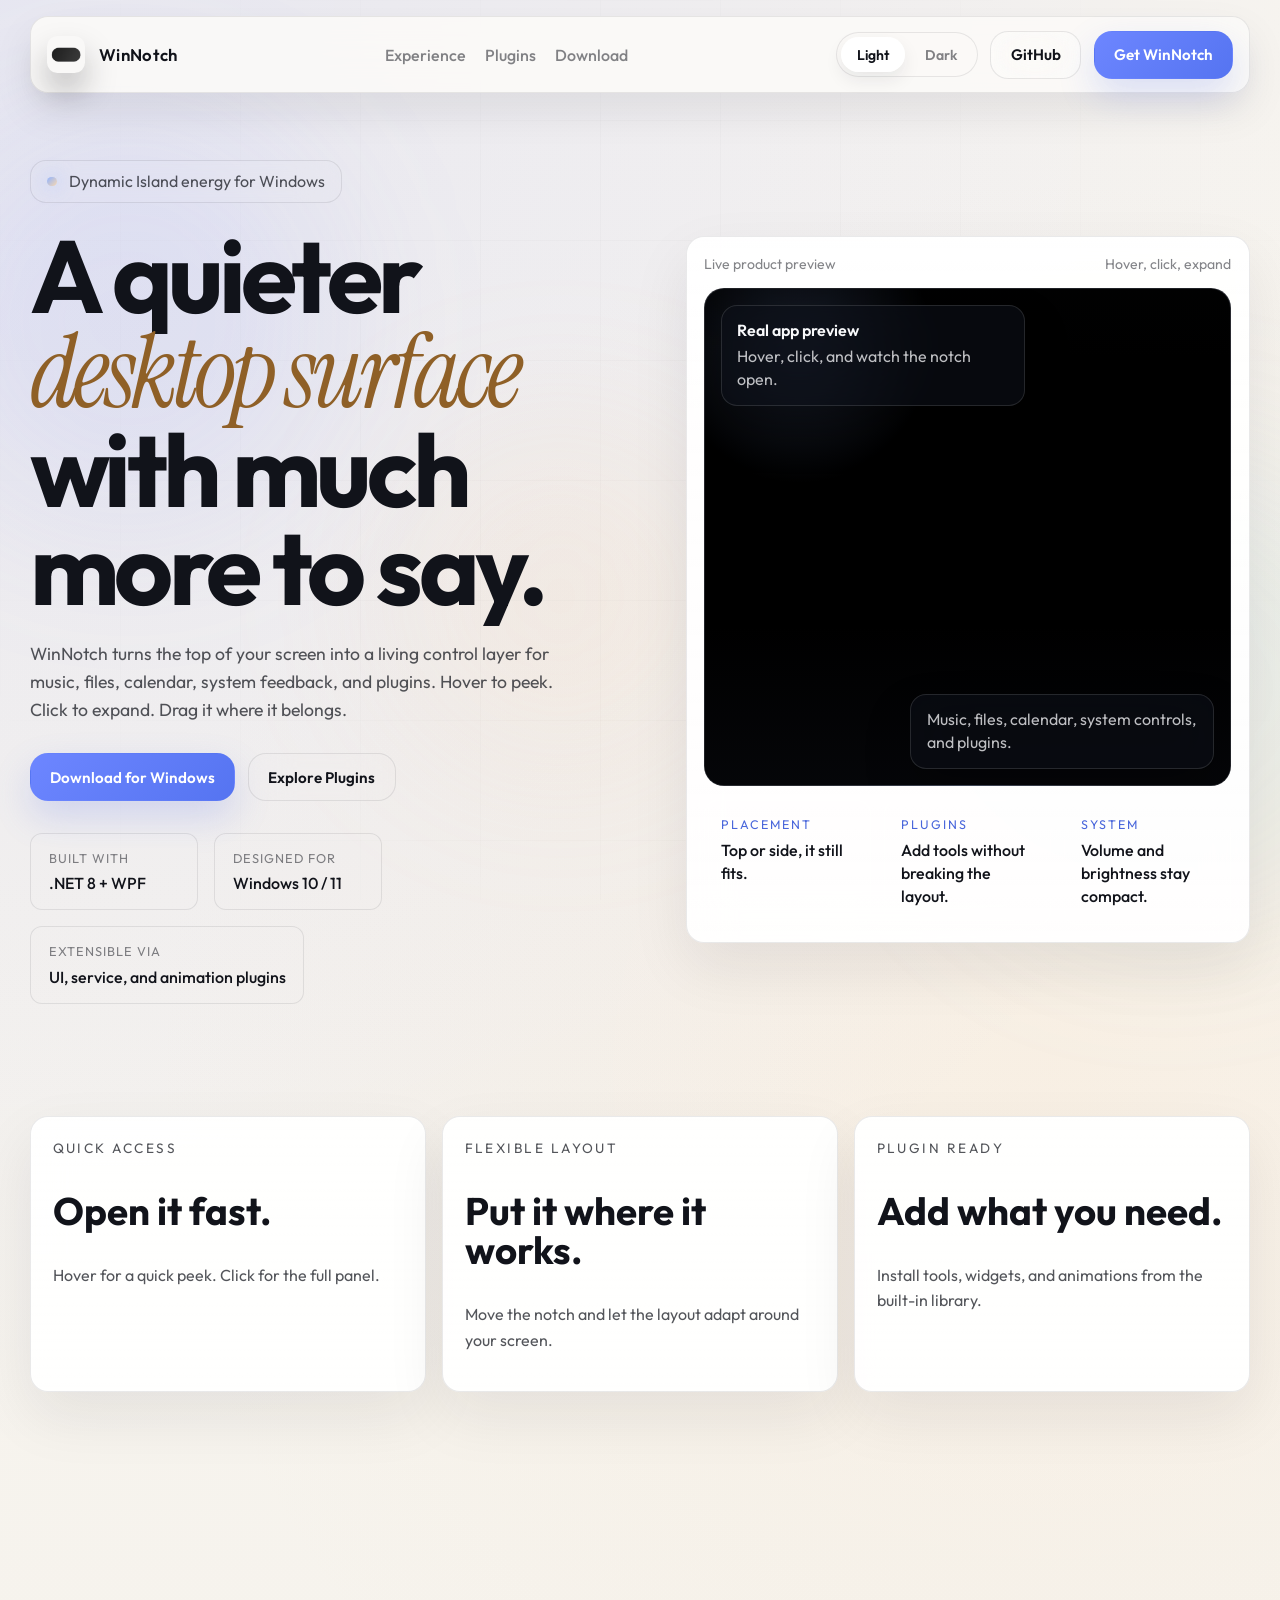
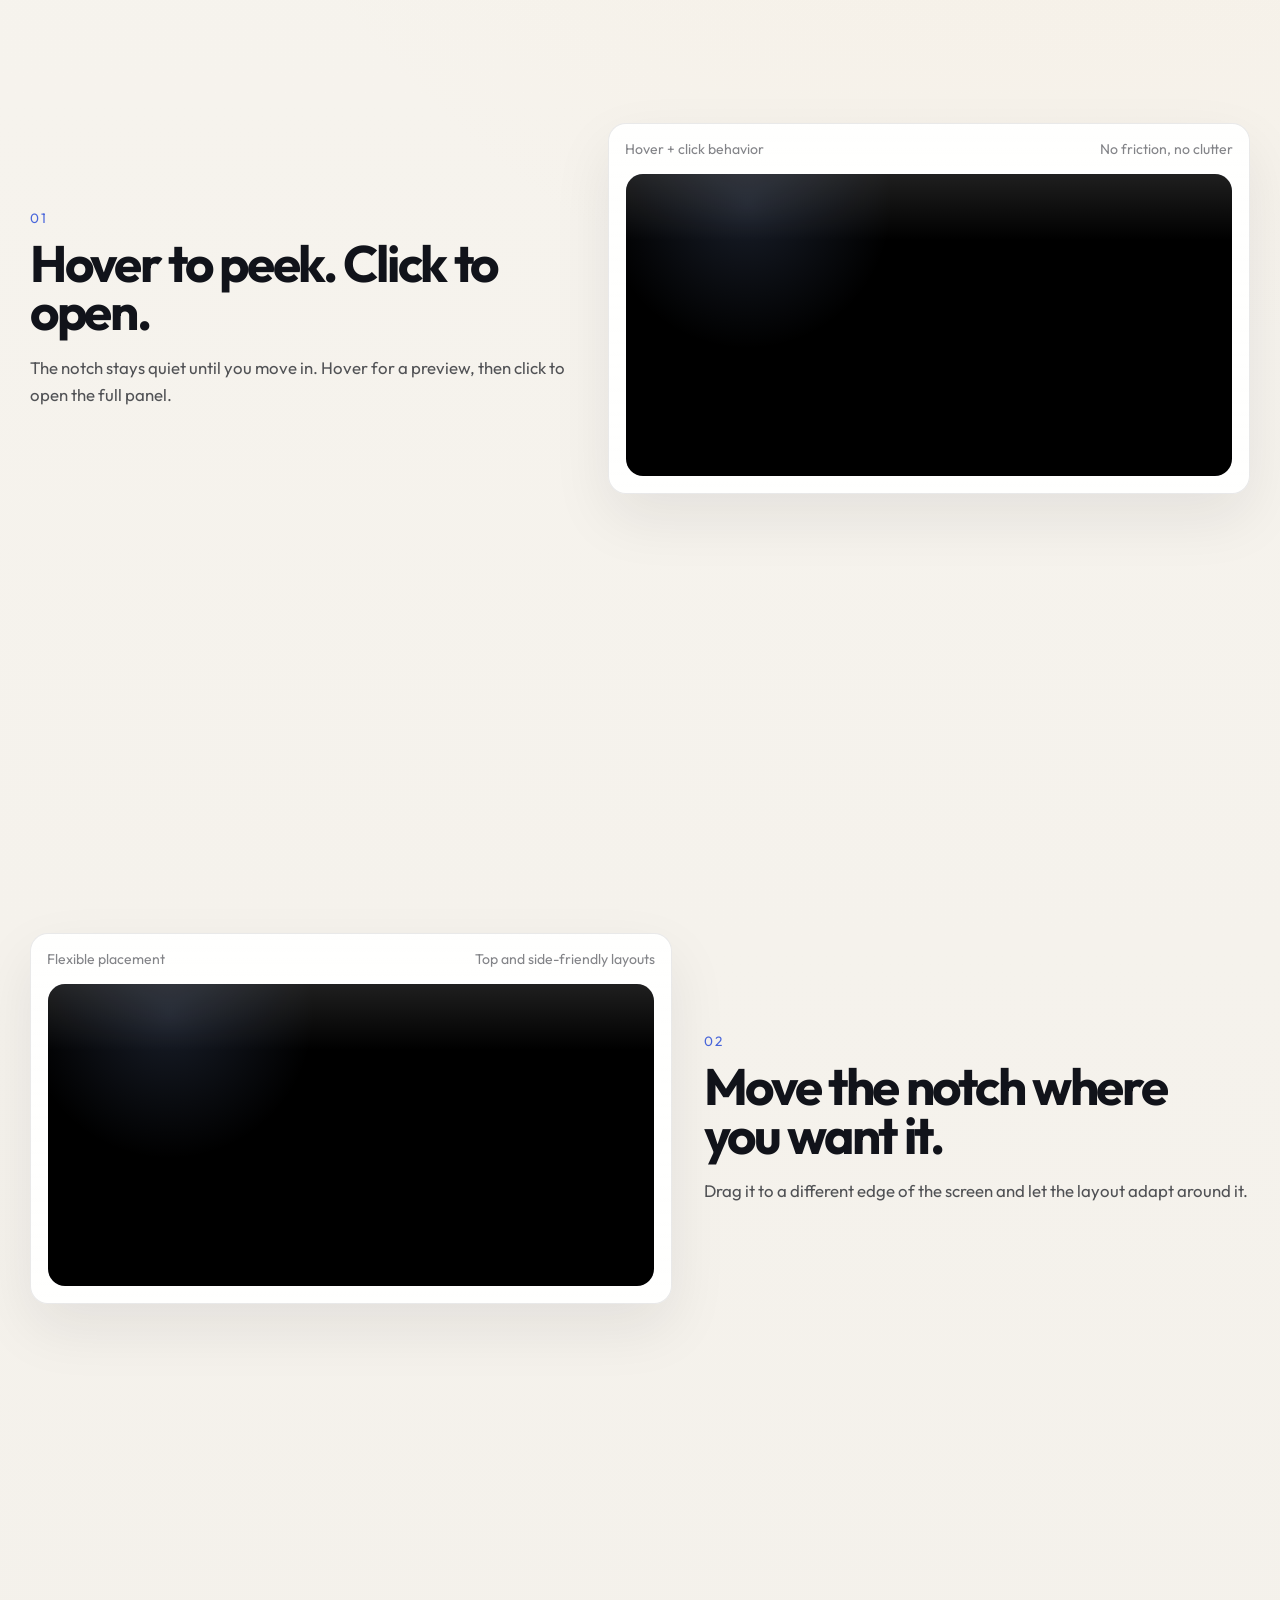
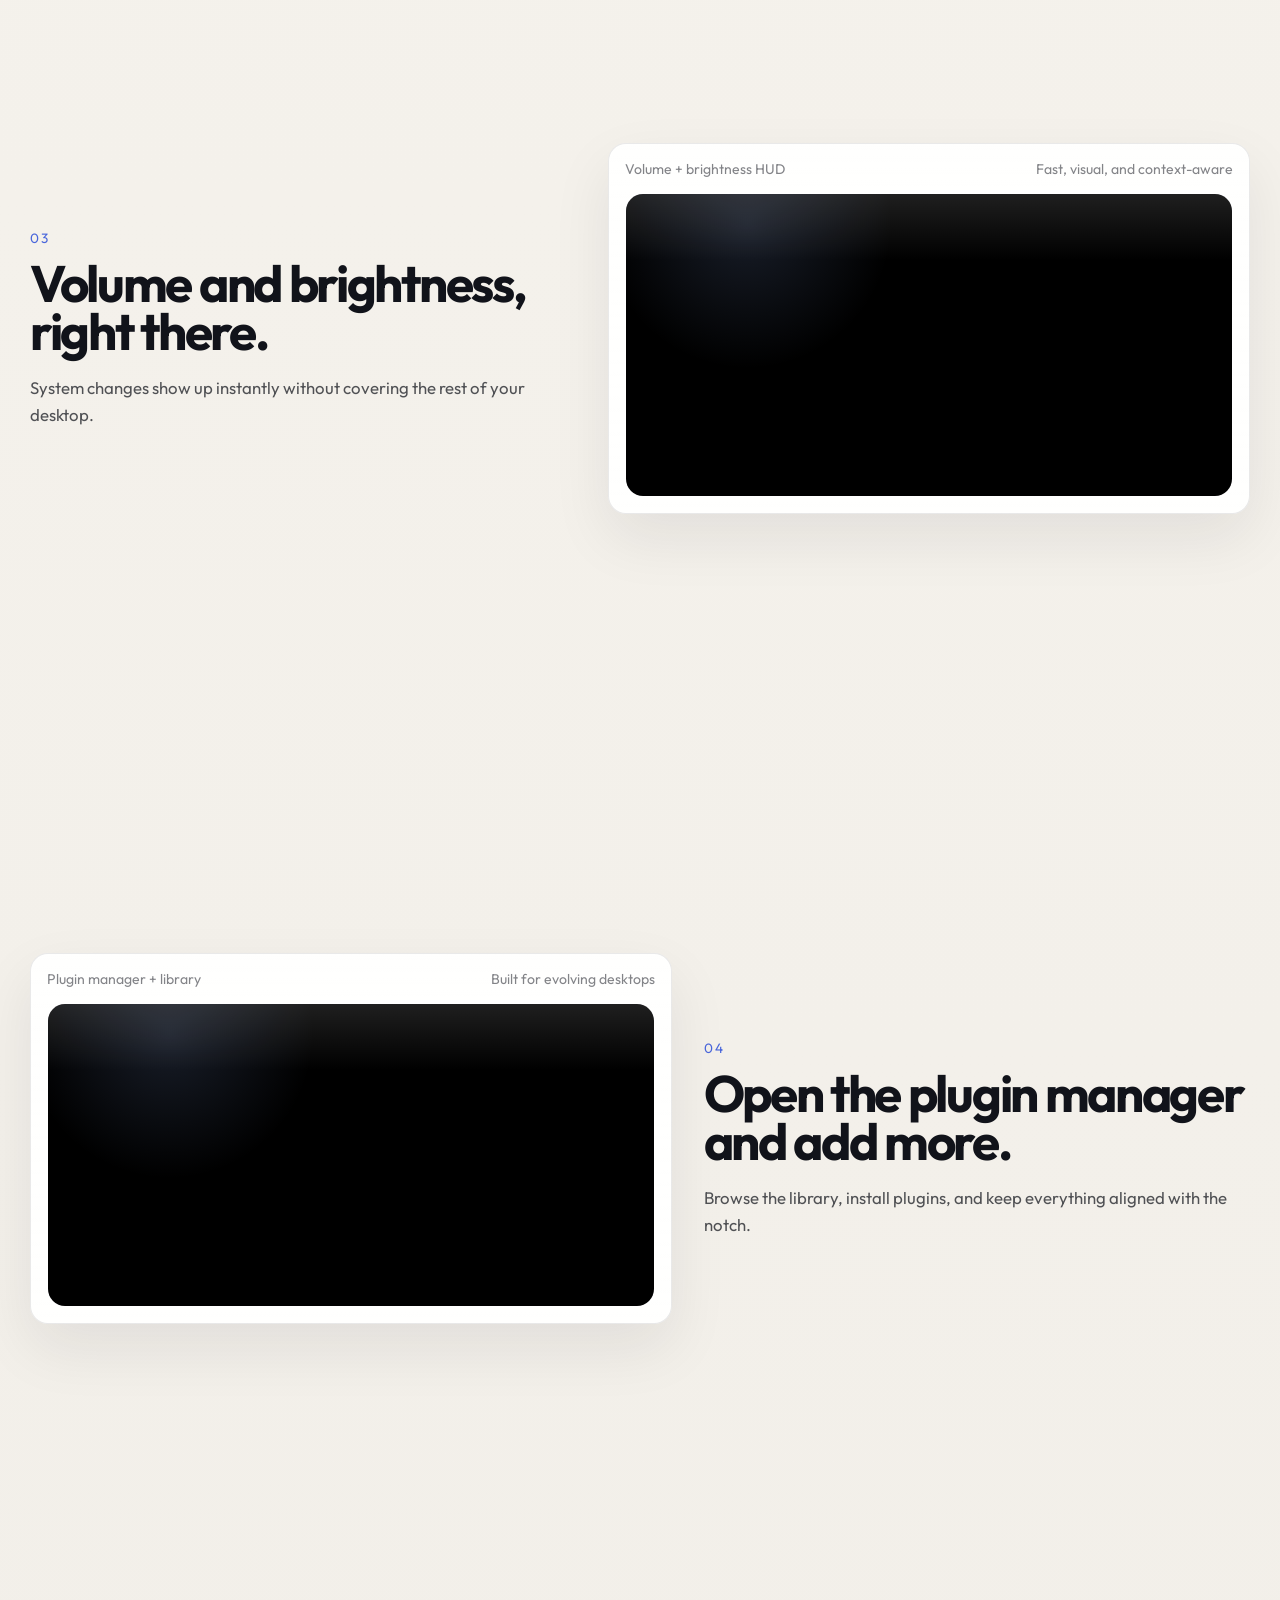
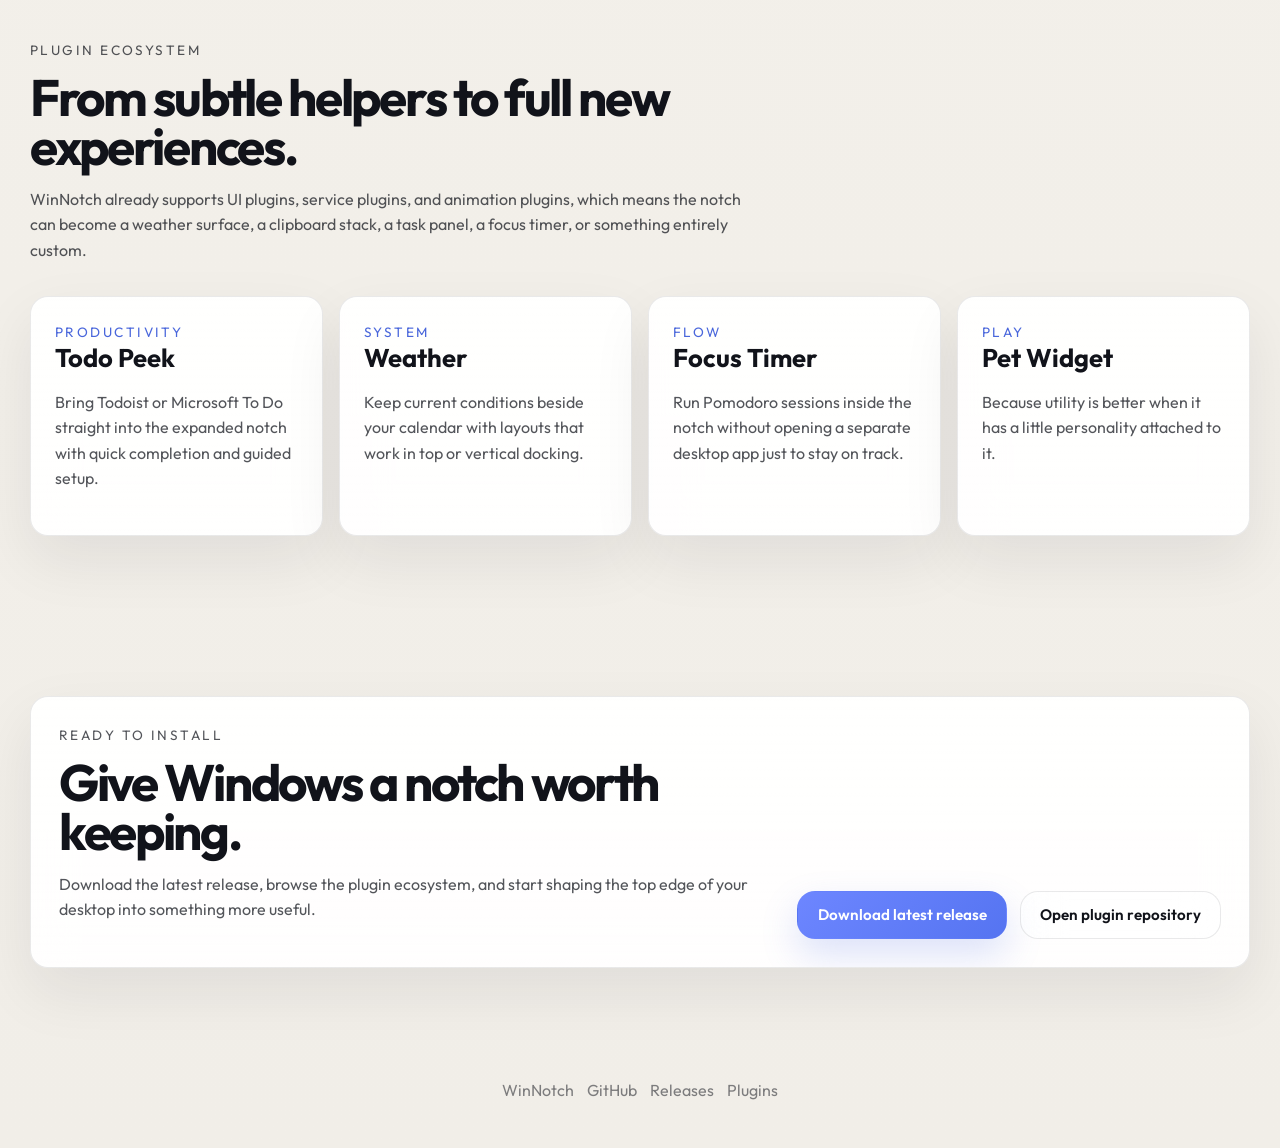
==== docs/index.html @ 838faee5 "Refine Pages theme and motion" ====
<!DOCTYPE html>
<html lang="en">
<head>
    <meta charset="UTF-8">
    <meta name="viewport" content="width=device-width, initial-scale=1.0">
    <title>WinNotch</title>
    <meta name="description" content="WinNotch brings a polished, Dynamic Island-inspired notch experience to Windows with music controls, drag-and-drop, system HUDs, and a growing plugin ecosystem.">
    <meta name="theme-color" content="#f5f2ea">
    <link rel="icon" type="image/x-icon" href="./assets/icons/winnotch.ico">
    <script>
        document.documentElement.dataset.theme = localStorage.getItem("winnotch-site-theme") || "light";
    </script>
    <link rel="preconnect" href="https://fonts.googleapis.com">
    <link rel="preconnect" href="https://fonts.gstatic.com" crossorigin>
    <link href="https://fonts.googleapis.com/css2?family=Instrument+Serif:ital@0;1&family=Outfit:wght@300;400;500;600;700;800&display=swap" rel="stylesheet">
    <link rel="stylesheet" href="./styles.css">
</head>
<body>
    <div class="page-shell">
        <div class="ambient ambient-a"></div>
        <div class="ambient ambient-b"></div>
        <div class="ambient ambient-c"></div>

        <header class="site-header">
            <a class="brand" href="#top" aria-label="WinNotch home">
                <img src="./assets/icons/winnotch.ico" alt="WinNotch logo" class="brand__icon">
                <span class="brand__name">WinNotch</span>
            </a>

            <nav class="site-nav" aria-label="Primary">
                <a href="#experience">Experience</a>
                <a href="#plugins">Plugins</a>
                <a href="#download">Download</a>
            </nav>

            <div class="site-actions">
                <div class="theme-toggle" role="group" aria-label="Theme switcher">
                    <button class="theme-toggle__button" type="button" data-theme-choice="light">Light</button>
                    <button class="theme-toggle__button" type="button" data-theme-choice="dark">Dark</button>
                </div>
                <a class="button button--ghost" href="https://github.com/N3uralCreativity/WinNotch" target="_blank" rel="noreferrer">GitHub</a>
                <a class="button button--primary" href="https://github.com/N3uralCreativity/WinNotch/releases/latest" target="_blank" rel="noreferrer">Get WinNotch</a>
            </div>
        </header>

        <main id="top">
            <section class="hero reveal">
                <div class="hero__content">
                    <div class="eyebrow-pill">
                        <span class="eyebrow-pill__dot"></span>
                        Dynamic Island energy for Windows
                    </div>

                    <h1 class="hero__title">
                        A quieter
                        <span>desktop surface</span>
                        with much more to say.
                    </h1>

                    <p class="hero__copy">
                        WinNotch turns the top of your screen into a living control layer for music,
                        files, calendar, system feedback, and plugins. Hover to peek. Click to expand.
                        Drag it where it belongs.
                    </p>

                    <div class="hero__actions">
                        <a class="button button--primary" href="https://github.com/N3uralCreativity/WinNotch/releases/latest" target="_blank" rel="noreferrer">Download for Windows</a>
                        <a class="button button--ghost" href="https://github.com/N3uralCreativity/WinNotch-Plugins" target="_blank" rel="noreferrer">Explore Plugins</a>
                    </div>

                    <dl class="hero__stats">
                        <div>
                            <dt>Built with</dt>
                            <dd>.NET 8 + WPF</dd>
                        </div>
                        <div>
                            <dt>Designed for</dt>
                            <dd>Windows 10 / 11</dd>
                        </div>
                        <div>
                            <dt>Extensible via</dt>
                            <dd>UI, service, and animation plugins</dd>
                        </div>
                    </dl>
                </div>

                <div class="hero__visual">
                    <div class="hero-showcase glass-card">
                        <div class="hero-showcase__meta">
                            <span>Live product preview</span>
                            <span>Hover, click, expand</span>
                        </div>

                        <div class="hero-showcase__video-shell">
                            <video class="demo-video hero-video" autoplay muted playsinline preload="metadata" data-start="1.4" data-title="Hero preview">
                                <source src="./assets/videos/hover-open.mp4" type="video/mp4">
                            </video>

                            <div class="hero-badge hero-badge--top">
                                <strong>Real app preview</strong>
                                <span>Hover, click, and watch the notch open.</span>
                            </div>

                            <div class="hero-badge hero-badge--bottom">
                                <span>Music, files, calendar, system controls, and plugins.</span>
                            </div>
                        </div>

                        <div class="hero-showcase__grid">
                            <article class="hero-glance">
                                <span class="hero-glance__eyebrow">Placement</span>
                                <strong>Top or side, it still fits.</strong>
                            </article>
                            <article class="hero-glance">
                                <span class="hero-glance__eyebrow">Plugins</span>
                                <strong>Add tools without breaking the layout.</strong>
                            </article>
                            <article class="hero-glance">
                                <span class="hero-glance__eyebrow">System</span>
                                <strong>Volume and brightness stay compact.</strong>
                            </article>
                        </div>
                    </div>
                </div>
            </section>

            <section class="feature-strip reveal">
                <article class="mini-feature glass-card">
                    <p class="mini-feature__label">Quick access</p>
                    <h2>Open it fast.</h2>
                    <p>Hover for a quick peek. Click for the full panel.</p>
                </article>
                <article class="mini-feature glass-card">
                    <p class="mini-feature__label">Flexible layout</p>
                    <h2>Put it where it works.</h2>
                    <p>Move the notch and let the layout adapt around your screen.</p>
                </article>
                <article class="mini-feature glass-card">
                    <p class="mini-feature__label">Plugin ready</p>
                    <h2>Add what you need.</h2>
                    <p>Install tools, widgets, and animations from the built-in library.</p>
                </article>
            </section>

            <section id="experience" class="story">
                <div class="story-section reveal">
                    <div class="story-copy">
                        <p class="section-kicker">01</p>
                        <h2>Hover to peek. Click to open.</h2>
                        <p>
                            The notch stays quiet until you move in. Hover for a preview, then click to open the full panel.
                        </p>
                    </div>
                    <div class="story-media glass-card">
                        <div class="story-media__meta">
                            <span>Hover + click behavior</span>
                            <span>No friction, no clutter</span>
                        </div>
                        <div class="video-shell">
                            <video class="demo-video" autoplay muted playsinline preload="metadata" data-start="1.4" data-title="Hover and open demo">
                                <source src="./assets/videos/hover-open.mp4" type="video/mp4">
                            </video>
                        </div>
                    </div>
                </div>

                <div class="story-section story-section--reverse reveal">
                    <div class="story-copy">
                        <p class="section-kicker">02</p>
                        <h2>Move the notch where you want it.</h2>
                        <p>
                            Drag it to a different edge of the screen and let the layout adapt around it.
                        </p>
                    </div>
                    <div class="story-media glass-card">
                        <div class="story-media__meta">
                            <span>Flexible placement</span>
                            <span>Top and side-friendly layouts</span>
                        </div>
                        <div class="video-shell">
                            <video class="demo-video" autoplay muted playsinline preload="metadata" data-start="3.0" data-title="Drag and position demo">
                                <source src="./assets/videos/drag-position.mp4" type="video/mp4">
                            </video>
                        </div>
                    </div>
                </div>

                <div class="story-section reveal">
                    <div class="story-copy">
                        <p class="section-kicker">03</p>
                        <h2>Volume and brightness, right there.</h2>
                        <p>
                            System changes show up instantly without covering the rest of your desktop.
                        </p>
                    </div>
                    <div class="story-media glass-card">
                        <div class="story-media__meta">
                            <span>Volume + brightness HUD</span>
                            <span>Fast, visual, and context-aware</span>
                        </div>
                        <div class="video-shell">
                            <video class="demo-video" autoplay muted playsinline preload="metadata" data-start="0" data-title="Volume and brightness demo">
                                <source src="./assets/videos/volume-brightness.mp4" type="video/mp4">
                            </video>
                        </div>
                    </div>
                </div>

                <div class="story-section story-section--reverse reveal">
                    <div class="story-copy">
                        <p class="section-kicker">04</p>
                        <h2>Open the plugin manager and add more.</h2>
                        <p>
                            Browse the library, install plugins, and keep everything aligned with the notch.
                        </p>
                    </div>
                    <div class="story-media glass-card">
                        <div class="story-media__meta">
                            <span>Plugin manager + library</span>
                            <span>Built for evolving desktops</span>
                        </div>
                        <div class="video-shell">
                            <video class="demo-video" autoplay muted playsinline preload="metadata" data-start="1.3" data-title="Plugin manager demo">
                                <source src="./assets/videos/plugin-manager.mp4" type="video/mp4">
                            </video>
                        </div>
                    </div>
                </div>
            </section>

            <section id="plugins" class="ecosystem reveal">
                <div class="ecosystem__intro">
                    <p class="section-kicker">Plugin ecosystem</p>
                    <h2>From subtle helpers to full new experiences.</h2>
                    <p>
                        WinNotch already supports UI plugins, service plugins, and animation plugins, which means the notch
                        can become a weather surface, a clipboard stack, a task panel, a focus timer, or something entirely custom.
                    </p>
                </div>

                <div class="ecosystem__grid">
                    <article class="glass-card plugin-card">
                        <span class="plugin-card__type">Productivity</span>
                        <h3>Todo Peek</h3>
                        <p>Bring Todoist or Microsoft To Do straight into the expanded notch with quick completion and guided setup.</p>
                    </article>
                    <article class="glass-card plugin-card">
                        <span class="plugin-card__type">System</span>
                        <h3>Weather</h3>
                        <p>Keep current conditions beside your calendar with layouts that work in top or vertical docking.</p>
                    </article>
                    <article class="glass-card plugin-card">
                        <span class="plugin-card__type">Flow</span>
                        <h3>Focus Timer</h3>
                        <p>Run Pomodoro sessions inside the notch without opening a separate desktop app just to stay on track.</p>
                    </article>
                    <article class="glass-card plugin-card">
                        <span class="plugin-card__type">Play</span>
                        <h3>Pet Widget</h3>
                        <p>Because utility is better when it has a little personality attached to it.</p>
                    </article>
                </div>
            </section>

            <section id="download" class="download reveal">
                <div class="download-card glass-card">
                    <div class="download-card__copy">
                        <p class="section-kicker">Ready to install</p>
                        <h2>Give Windows a notch worth keeping.</h2>
                        <p>
                            Download the latest release, browse the plugin ecosystem, and start shaping the top edge
                            of your desktop into something more useful.
                        </p>
                    </div>
                    <div class="download-card__actions">
                        <a class="button button--primary" href="https://github.com/N3uralCreativity/WinNotch/releases/latest" target="_blank" rel="noreferrer">Download latest release</a>
                        <a class="button button--ghost" href="https://github.com/N3uralCreativity/WinNotch-Plugins" target="_blank" rel="noreferrer">Open plugin repository</a>
                    </div>
                </div>
            </section>
        </main>

        <footer class="site-footer">
            <span>WinNotch</span>
            <a href="https://github.com/N3uralCreativity/WinNotch" target="_blank" rel="noreferrer">GitHub</a>
            <a href="https://github.com/N3uralCreativity/WinNotch/releases" target="_blank" rel="noreferrer">Releases</a>
            <a href="https://github.com/N3uralCreativity/WinNotch-Plugins" target="_blank" rel="noreferrer">Plugins</a>
        </footer>
    </div>

    <script src="./script.js"></script>
</body>
</html>
---- docs/styles.css ----
:root {
    --page-background:
        radial-gradient(circle at top left, rgba(113, 133, 255, 0.12), transparent 24%),
        radial-gradient(circle at 82% 18%, rgba(255, 205, 153, 0.12), transparent 18%),
        linear-gradient(180deg, #f8f5ef 0%, #f1eee8 100%);
    --panel: rgba(255, 255, 255, 0.78);
    --panel-strong: rgba(255, 255, 255, 0.94);
    --line: rgba(14, 20, 31, 0.09);
    --line-strong: rgba(14, 20, 31, 0.18);
    --text: #11131a;
    --text-soft: rgba(17, 19, 26, 0.72);
    --text-faint: rgba(17, 19, 26, 0.52);
    --accent: #4966db;
    --accent-strong: #274fcf;
    --warm: #8f6027;
    --shadow: 0 24px 60px rgba(23, 29, 44, 0.08);
    --header-shadow: 0 18px 40px rgba(23, 29, 44, 0.08);
    --header-bg: rgba(252, 251, 248, 0.86);
    --grid-line: rgba(17, 19, 26, 0.05);
    --ambient-a: rgba(112, 131, 255, 0.1);
    --ambient-b: rgba(127, 196, 214, 0.1);
    --ambient-c: rgba(248, 205, 150, 0.1);
    --button-primary-text: #ffffff;
    --radius-xl: 24px;
    --radius-lg: 18px;
    --radius-md: 12px;
    --max-width: 1220px;
}

html[data-theme="dark"] {
    --page-background:
        radial-gradient(circle at top left, rgba(90, 120, 255, 0.18), transparent 28%),
        radial-gradient(circle at 80% 15%, rgba(255, 216, 177, 0.12), transparent 24%),
        linear-gradient(180deg, #07090f 0%, #05060a 100%);
    --panel: rgba(16, 20, 30, 0.72);
    --panel-strong: rgba(18, 23, 35, 0.9);
    --line: rgba(255, 255, 255, 0.12);
    --line-strong: rgba(255, 255, 255, 0.22);
    --text: #f5f7fb;
    --text-soft: rgba(245, 247, 251, 0.74);
    --text-faint: rgba(245, 247, 251, 0.48);
    --accent: #97b8ff;
    --accent-strong: #d6e4ff;
    --warm: #f8d8b1;
    --shadow: 0 32px 120px rgba(0, 0, 0, 0.42);
    --header-shadow: 0 18px 48px rgba(0, 0, 0, 0.28);
    --header-bg: rgba(12, 14, 21, 0.76);
    --grid-line: rgba(255, 255, 255, 0.03);
    --ambient-a: rgba(104, 134, 255, 0.18);
    --ambient-b: rgba(95, 232, 215, 0.12);
    --ambient-c: rgba(255, 206, 153, 0.12);
    --button-primary-text: #08111f;
}

* {
    box-sizing: border-box;
}

html {
    scroll-behavior: smooth;
    color-scheme: light;
}

html[data-theme="dark"] {
    color-scheme: dark;
}

body {
    margin: 0;
    min-width: 320px;
    background: var(--page-background);
    color: var(--text);
    font-family: "Outfit", sans-serif;
    transition: background 240ms ease, color 240ms ease;
}

body::before {
    content: "";
    position: fixed;
    inset: 0;
    pointer-events: none;
    background-image:
        linear-gradient(var(--grid-line) 1px, transparent 1px),
        linear-gradient(90deg, var(--grid-line) 1px, transparent 1px);
    background-size: 120px 120px;
    mask-image: radial-gradient(circle at center, black 36%, transparent 100%);
    opacity: 0.34;
}

.page-shell {
    position: relative;
    overflow: clip;
}

.ambient {
    position: fixed;
    inset: auto;
    border-radius: 999px;
    filter: blur(80px);
    pointer-events: none;
    z-index: 0;
}

.ambient-a {
    top: 7rem;
    left: -5rem;
    width: 26rem;
    height: 26rem;
    background: var(--ambient-a);
}

.ambient-b {
    top: 28rem;
    right: -8rem;
    width: 30rem;
    height: 30rem;
    background: var(--ambient-b);
}

.ambient-c {
    bottom: 8rem;
    left: 30%;
    width: 22rem;
    height: 22rem;
    background: var(--ambient-c);
}

.site-header,
main,
.site-footer {
    position: relative;
    z-index: 1;
}

.site-header {
    position: fixed;
    top: 1rem;
    left: 50%;
    transform: translateX(-50%);
    display: flex;
    align-items: center;
    justify-content: space-between;
    gap: 1rem;
    width: min(var(--max-width), calc(100% - 2rem));
    margin: 0 auto;
    padding: 0.85rem 1rem;
    border: 1px solid var(--line);
    border-radius: var(--radius-lg);
    background: var(--header-bg);
    box-shadow: var(--header-shadow);
    backdrop-filter: blur(20px);
    transition:
        transform 280ms ease,
        opacity 220ms ease,
        background 220ms ease,
        box-shadow 220ms ease;
    z-index: 30;
}

.site-header--hidden {
    transform: translate(-50%, calc(-100% - 1.5rem));
    opacity: 0;
}

.site-header--scrolled {
    box-shadow: 0 20px 48px rgba(23, 29, 44, 0.14);
}

.brand {
    display: inline-flex;
    align-items: center;
    gap: 0.9rem;
    color: var(--text);
    text-decoration: none;
    letter-spacing: 0.02em;
}

.brand__icon {
    width: 2.35rem;
    height: 2.35rem;
    border-radius: 0.65rem;
    box-shadow: 0 18px 32px rgba(0, 0, 0, 0.25);
}

.brand__name {
    font-size: 1.05rem;
    font-weight: 600;
}

.site-nav,
.site-actions,
.hero__actions,
.download-card__actions,
.hero__stats,
.site-footer,
.story-media__meta {
    display: flex;
    align-items: center;
}

.site-nav,
.site-actions,
.hero__actions,
.download-card__actions,
.site-footer {
    gap: 0.8rem;
}

.site-nav a,
.site-footer a {
    color: var(--text-faint);
    text-decoration: none;
    transition: color 180ms ease;
}

.site-nav {
    gap: 1.2rem;
}

.site-nav a {
    font-weight: 500;
}

.site-nav a:hover,
.site-footer a:hover {
    color: var(--text);
}

.theme-toggle {
    display: inline-flex;
    align-items: center;
    gap: 0.25rem;
    padding: 0.25rem;
    border: 1px solid var(--line);
    border-radius: 999px;
    background: rgba(255, 255, 255, 0.04);
}

.theme-toggle__button {
    min-width: 4rem;
    padding: 0.55rem 0.8rem;
    border: 0;
    border-radius: 999px;
    background: transparent;
    color: var(--text-faint);
    font: inherit;
    font-size: 0.88rem;
    font-weight: 600;
    cursor: pointer;
    transition: background 180ms ease, color 180ms ease, box-shadow 180ms ease;
}

.theme-toggle__button.is-active {
    color: var(--text);
    background: var(--panel-strong);
    box-shadow: 0 8px 18px rgba(15, 23, 42, 0.08);
}

.button {
    display: inline-flex;
    align-items: center;
    justify-content: center;
    min-height: 3rem;
    padding: 0.8rem 1.2rem;
    border-radius: 18px;
    border: 1px solid var(--line);
    font-size: 0.95rem;
    font-weight: 600;
    text-decoration: none;
    transition:
        transform 180ms ease,
        border-color 180ms ease,
        background-color 180ms ease,
        color 180ms ease,
        box-shadow 180ms ease;
}

.button:hover {
    transform: translateY(-1px);
}

.button--primary {
    color: var(--button-primary-text);
    border-color: transparent;
    background: linear-gradient(135deg, #6d86ff 0%, #5574f1 100%);
    box-shadow: 0 16px 36px rgba(95, 120, 233, 0.22);
}

.button--ghost {
    color: var(--text);
    background: rgba(255, 255, 255, 0.04);
    border-color: var(--line);
    backdrop-filter: blur(20px);
}

.glass-card {
    position: relative;
    overflow: hidden;
    background:
        linear-gradient(180deg, rgba(255, 255, 255, 0.16) 0%, rgba(255, 255, 255, 0.04) 100%),
        var(--panel-strong);
    border: 1px solid var(--line);
    border-radius: var(--radius-lg);
    box-shadow: var(--shadow);
    backdrop-filter: blur(22px) saturate(115%);
}

.glass-card::before {
    content: "";
    position: absolute;
    inset: 0;
    border-radius: inherit;
    border: 1px solid rgba(255, 255, 255, 0.06);
    pointer-events: none;
}

main {
    width: min(var(--max-width), calc(100% - 2rem));
    margin: 0 auto;
    padding-top: 5rem;
}

.hero {
    display: grid;
    grid-template-columns: minmax(0, 1.05fr) minmax(0, 0.95fr);
    gap: 2rem;
    align-items: center;
    min-height: calc(100vh - 6rem);
    padding: 5rem 0 4rem;
}

.hero__content {
    max-width: 40rem;
}

.eyebrow-pill {
    display: inline-flex;
    align-items: center;
    gap: 0.75rem;
    padding: 0.65rem 1rem;
    border: 1px solid var(--line);
    border-radius: 16px;
    color: var(--text-soft);
    background: rgba(255, 255, 255, 0.04);
    backdrop-filter: blur(20px);
}

.eyebrow-pill__dot {
    width: 0.6rem;
    height: 0.6rem;
    border-radius: 50%;
    background: linear-gradient(135deg, #8fb2ff 0%, #f8d8b1 100%);
    box-shadow: 0 0 18px rgba(143, 178, 255, 0.65);
}

.hero__title,
.download-card h2,
.ecosystem h2,
.story-copy h2 {
    margin: 0;
    line-height: 0.95;
    letter-spacing: -0.045em;
}

.hero__title {
    margin-top: 1.5rem;
    font-size: clamp(3.8rem, 8vw, 7.2rem);
    font-weight: 700;
}

.hero__title span,
.download-card h2 span {
    display: block;
    font-family: "Instrument Serif", serif;
    font-style: italic;
    font-weight: 400;
    color: var(--warm);
}

.hero__copy,
.mini-feature p,
.story-copy p:not(.section-kicker),
.ecosystem__intro p,
.plugin-card p,
.download-card p {
    color: var(--text-soft);
    line-height: 1.6;
}

.hero__copy {
    max-width: 34rem;
    margin: 1.5rem 0 0;
    font-size: 1.1rem;
}

.hero__actions {
    margin-top: 1.8rem;
    flex-wrap: wrap;
}

.hero__stats {
    flex-wrap: wrap;
    gap: 1rem;
    margin-top: 2rem;
}

.hero__stats div {
    min-width: 10.5rem;
    padding: 1rem 1.1rem;
    border: 1px solid var(--line);
    border-radius: var(--radius-md);
    background: rgba(255, 255, 255, 0.05);
}

.hero__stats dt {
    color: var(--text-faint);
    font-size: 0.8rem;
    letter-spacing: 0.08em;
    text-transform: uppercase;
}

.hero__stats dd {
    margin: 0.45rem 0 0;
    font-size: 1rem;
    font-weight: 500;
}

.story-media__meta {
    justify-content: space-between;
}

.hero-showcase {
    padding: 1.1rem;
}

.hero-showcase__meta {
    display: flex;
    align-items: center;
    justify-content: space-between;
    gap: 0.8rem;
    margin-bottom: 0.95rem;
    color: var(--text-faint);
    font-size: 0.88rem;
}

.hero-showcase__video-shell {
    position: relative;
    overflow: hidden;
    min-height: 31rem;
    border-radius: 20px;
    background:
        radial-gradient(circle at top, rgba(151, 184, 255, 0.18), transparent 30%),
        linear-gradient(180deg, rgba(255, 255, 255, 0.06), rgba(255, 255, 255, 0.01)),
        #090b11;
    border: 1px solid rgba(255, 255, 255, 0.08);
}

.hero-showcase__video-shell::before {
    content: "";
    position: absolute;
    inset: 0;
    z-index: 1;
    pointer-events: none;
    background:
        linear-gradient(180deg, rgba(7, 8, 12, 0.15) 0%, transparent 14%, transparent 68%, rgba(7, 8, 12, 0.72) 100%),
        radial-gradient(circle at 18% 12%, rgba(143, 178, 255, 0.18), transparent 22%);
}

.hero-video {
    width: 100%;
    min-height: 31rem;
    max-height: none;
    object-fit: cover;
    object-position: center top;
}

.hero-badge {
    position: absolute;
    z-index: 2;
    display: flex;
    flex-direction: column;
    gap: 0.35rem;
    max-width: 19rem;
    padding: 0.85rem 0.95rem;
    border-radius: 16px;
    background: rgba(12, 15, 24, 0.62);
    border: 1px solid rgba(255, 255, 255, 0.12);
    backdrop-filter: blur(24px);
    box-shadow: 0 22px 44px rgba(0, 0, 0, 0.28);
    color: #f8f9fb;
}

.hero-badge strong {
    font-size: 1rem;
    font-weight: 600;
}

.hero-badge span {
    color: rgba(248, 249, 251, 0.76);
    line-height: 1.45;
}

.hero-badge--top {
    top: 1rem;
    left: 1rem;
}

.hero-badge--bottom {
    right: 1rem;
    bottom: 1rem;
}

.hero-showcase__grid {
    display: grid;
    grid-template-columns: repeat(3, minmax(0, 1fr));
    gap: 0.8rem;
    margin-top: 0.9rem;
}

.hero-glance {
    display: flex;
    flex-direction: column;
    gap: 0.45rem;
    min-height: 6.75rem;
    padding: 0.95rem 1rem;
    border-radius: 14px;
    background: rgba(255, 255, 255, 0.04);
    border: 1px solid rgba(255, 255, 255, 0.08);
}

.hero-glance__eyebrow {
    color: var(--accent);
    font-size: 0.78rem;
    letter-spacing: 0.16em;
    text-transform: uppercase;
}

.hero-glance strong {
    font-size: 1rem;
    line-height: 1.45;
    font-weight: 500;
}

.feature-strip {
    display: grid;
    grid-template-columns: repeat(3, minmax(0, 1fr));
    gap: 1rem;
    margin-top: 2rem;
}

.mini-feature {
    padding: 1.35rem;
    min-height: 15rem;
}

.mini-feature__label,
.section-kicker,
.plugin-card__type {
    margin: 0 0 0.75rem;
    color: var(--accent);
    font-size: 0.85rem;
    letter-spacing: 0.18em;
    text-transform: uppercase;
}

.mini-feature h2,
.story-copy h2,
.download-card h2,
.ecosystem h2 {
    font-size: clamp(2.2rem, 4vw, 4rem);
}

.mini-feature h2 {
    font-size: clamp(1.95rem, 3vw, 2.8rem);
    line-height: 1.02;
}

.story {
    margin-top: 7rem;
}

.story-section {
    display: grid;
    grid-template-columns: minmax(0, 0.92fr) minmax(0, 1.08fr);
    gap: 2rem;
    align-items: center;
    min-height: 90vh;
    padding: 3rem 0;
}

.story-section--reverse {
    grid-template-columns: minmax(0, 1.08fr) minmax(0, 0.92fr);
}

.story-section--reverse .story-copy {
    order: 2;
}

.story-section--reverse .story-media {
    order: 1;
}

.story-copy {
    max-width: 34rem;
}

.story-copy p:not(.section-kicker) {
    margin: 1.2rem 0 0;
    font-size: 1.05rem;
}

.story-media {
    padding: 1rem;
}

.story-media__meta {
    margin-bottom: 0.9rem;
    color: var(--text-faint);
    font-size: 0.88rem;
}

.video-shell {
    position: relative;
    overflow: hidden;
    border-radius: 18px;
    background:
        linear-gradient(180deg, rgba(255, 255, 255, 0.06), rgba(255, 255, 255, 0.01)),
        var(--panel-strong);
    border: 1px solid rgba(255, 255, 255, 0.08);
}

.video-shell::before {
    content: "";
    position: absolute;
    inset: 0;
    pointer-events: none;
    background:
        linear-gradient(180deg, rgba(255, 255, 255, 0.12), transparent 22%),
        radial-gradient(circle at 20% 10%, rgba(151, 184, 255, 0.16), transparent 26%);
    z-index: 1;
}

.demo-video {
    display: block;
    width: 100%;
    height: auto;
    max-height: 42rem;
    object-fit: cover;
    pointer-events: none;
    background: #000;
}

.ecosystem,
.download {
    margin-top: 6rem;
}

.ecosystem__intro {
    max-width: 46rem;
}

.ecosystem__grid {
    display: grid;
    grid-template-columns: repeat(4, minmax(0, 1fr));
    gap: 1rem;
    margin-top: 2rem;
}

.plugin-card {
    padding: 1.5rem;
    min-height: 15rem;
}

.plugin-card h3 {
    margin: 0;
    font-size: 1.6rem;
}

.download {
    padding: 4rem 0 7rem;
}

.download-card {
    display: grid;
    grid-template-columns: minmax(0, 1fr) auto;
    gap: 2rem;
    align-items: end;
    padding: 1.75rem;
}

.site-footer {
    justify-content: center;
    flex-wrap: wrap;
    width: min(var(--max-width), calc(100% - 2rem));
    margin: 0 auto;
    padding: 0 0 3rem;
    color: var(--text-faint);
}

.reveal {
    opacity: 0;
    transform: translateY(36px);
    transition: opacity 700ms ease, transform 900ms cubic-bezier(.2, .9, .18, 1);
}

.reveal.is-visible {
    opacity: 1;
    transform: translateY(0);
}

@media (max-width: 1080px) {
    .site-header {
        width: min(var(--max-width), calc(100% - 1.4rem));
        flex-wrap: wrap;
        justify-content: center;
        padding: 0.8rem 0.9rem;
    }

    main,
    .site-footer {
        width: min(var(--max-width), calc(100% - 1.4rem));
    }

    .hero,
    .story-section,
    .story-section--reverse,
    .download-card {
        grid-template-columns: 1fr;
    }

    .story-section,
    .story-section--reverse {
        min-height: auto;
        padding: 2rem 0;
    }

    .story-section--reverse .story-copy,
    .story-section--reverse .story-media {
        order: initial;
    }

    .feature-strip,
    .ecosystem__grid {
        grid-template-columns: repeat(2, minmax(0, 1fr));
    }

    .hero-showcase__video-shell,
    .hero-video {
        min-height: 25rem;
    }

    .hero-showcase__grid {
        grid-template-columns: 1fr;
    }
}

@media (max-width: 720px) {
    .site-nav,
    .site-actions {
        width: 100%;
        justify-content: center;
        flex-wrap: wrap;
    }

    .hero {
        padding-top: 4rem;
    }

    main {
        padding-top: 5.5rem;
    }

    .hero__title {
        font-size: clamp(3rem, 16vw, 4.8rem);
    }

    .feature-strip,
    .ecosystem__grid {
        grid-template-columns: 1fr;
    }

    .hero-showcase__video-shell,
    .hero-video {
        min-height: 18rem;
    }

    .download-card {
        padding: 1.4rem;
    }

    .story-media__meta {
        flex-direction: column;
        align-items: flex-start;
        gap: 0.3rem;
    }

    .hero-badge {
        position: static;
        margin: 0.9rem;
        max-width: none;
    }

    .hero-showcase__video-shell {
        display: flex;
        flex-direction: column;
    }
}

@media (prefers-reduced-motion: reduce) {
    html {
        scroll-behavior: auto;
    }

    .reveal {
        opacity: 1;
        transform: none;
        transition: none;
    }

    .button {
        transition: none;
    }
}
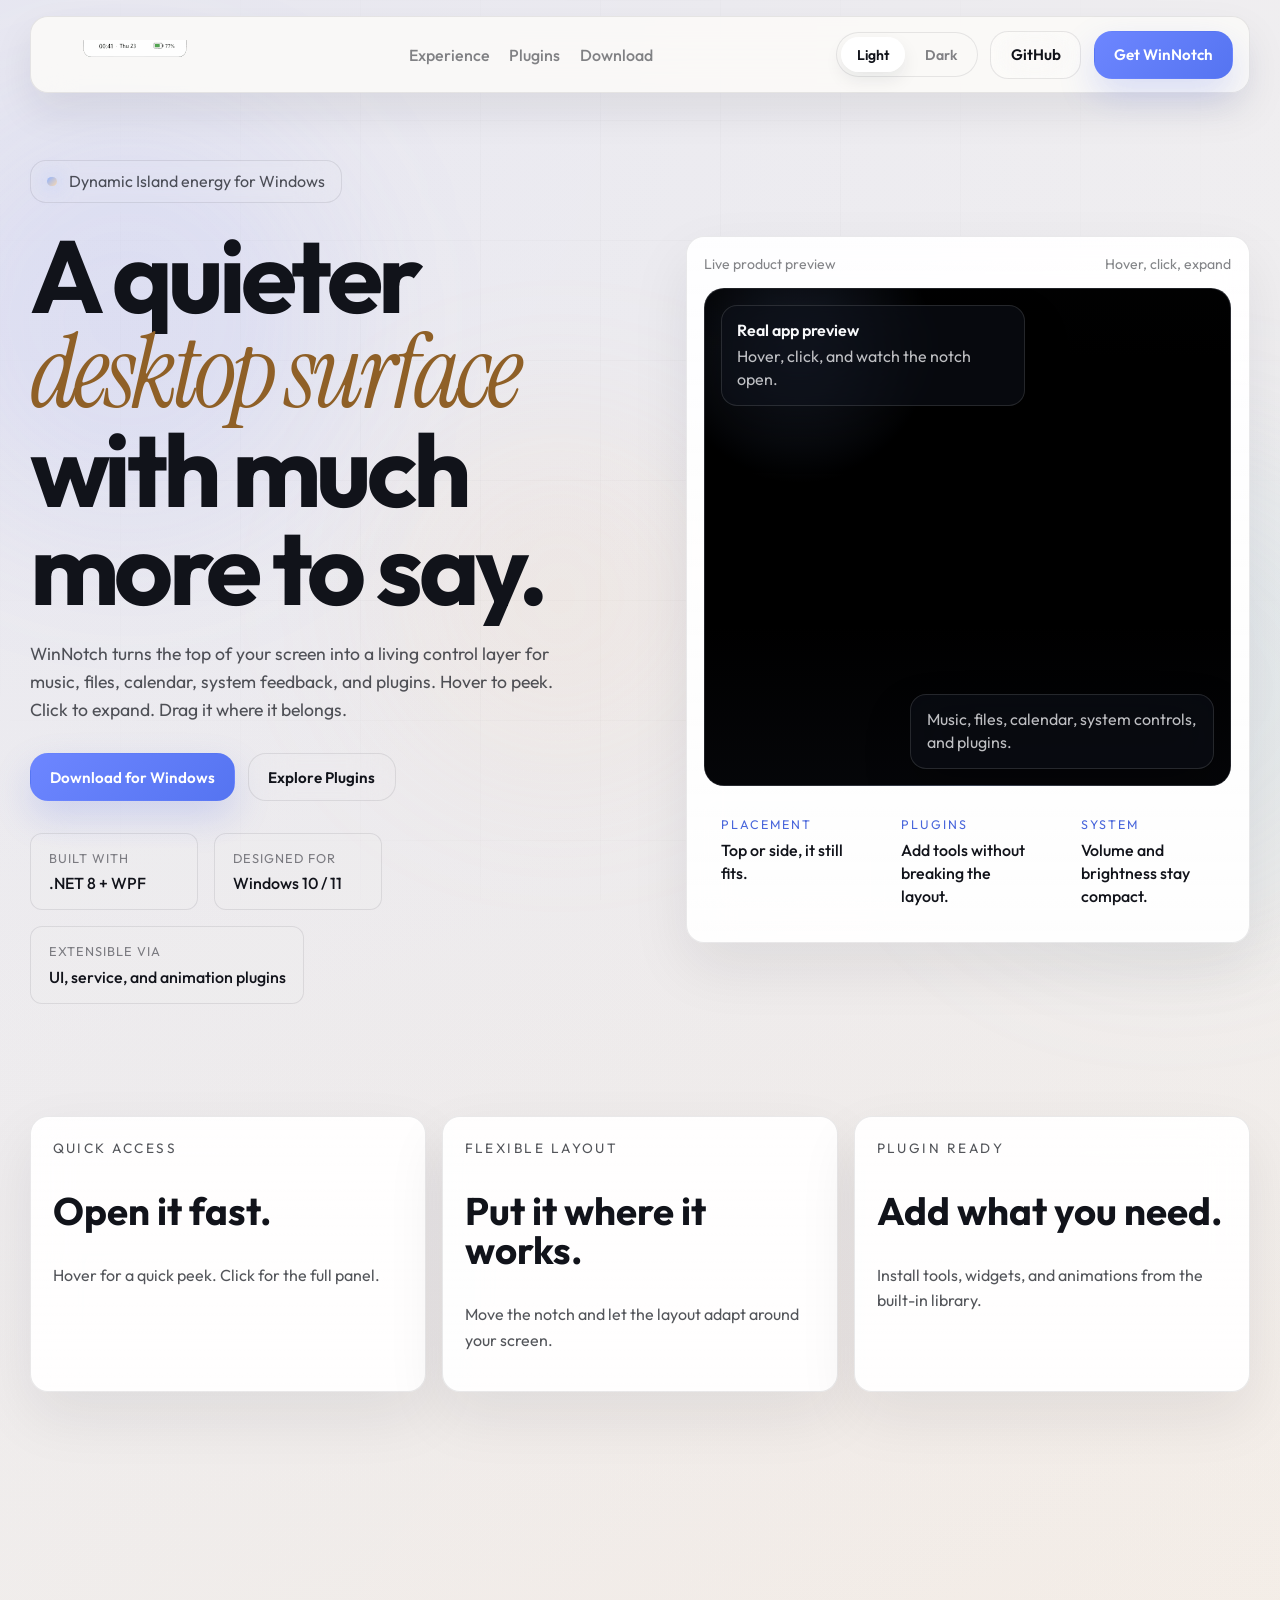
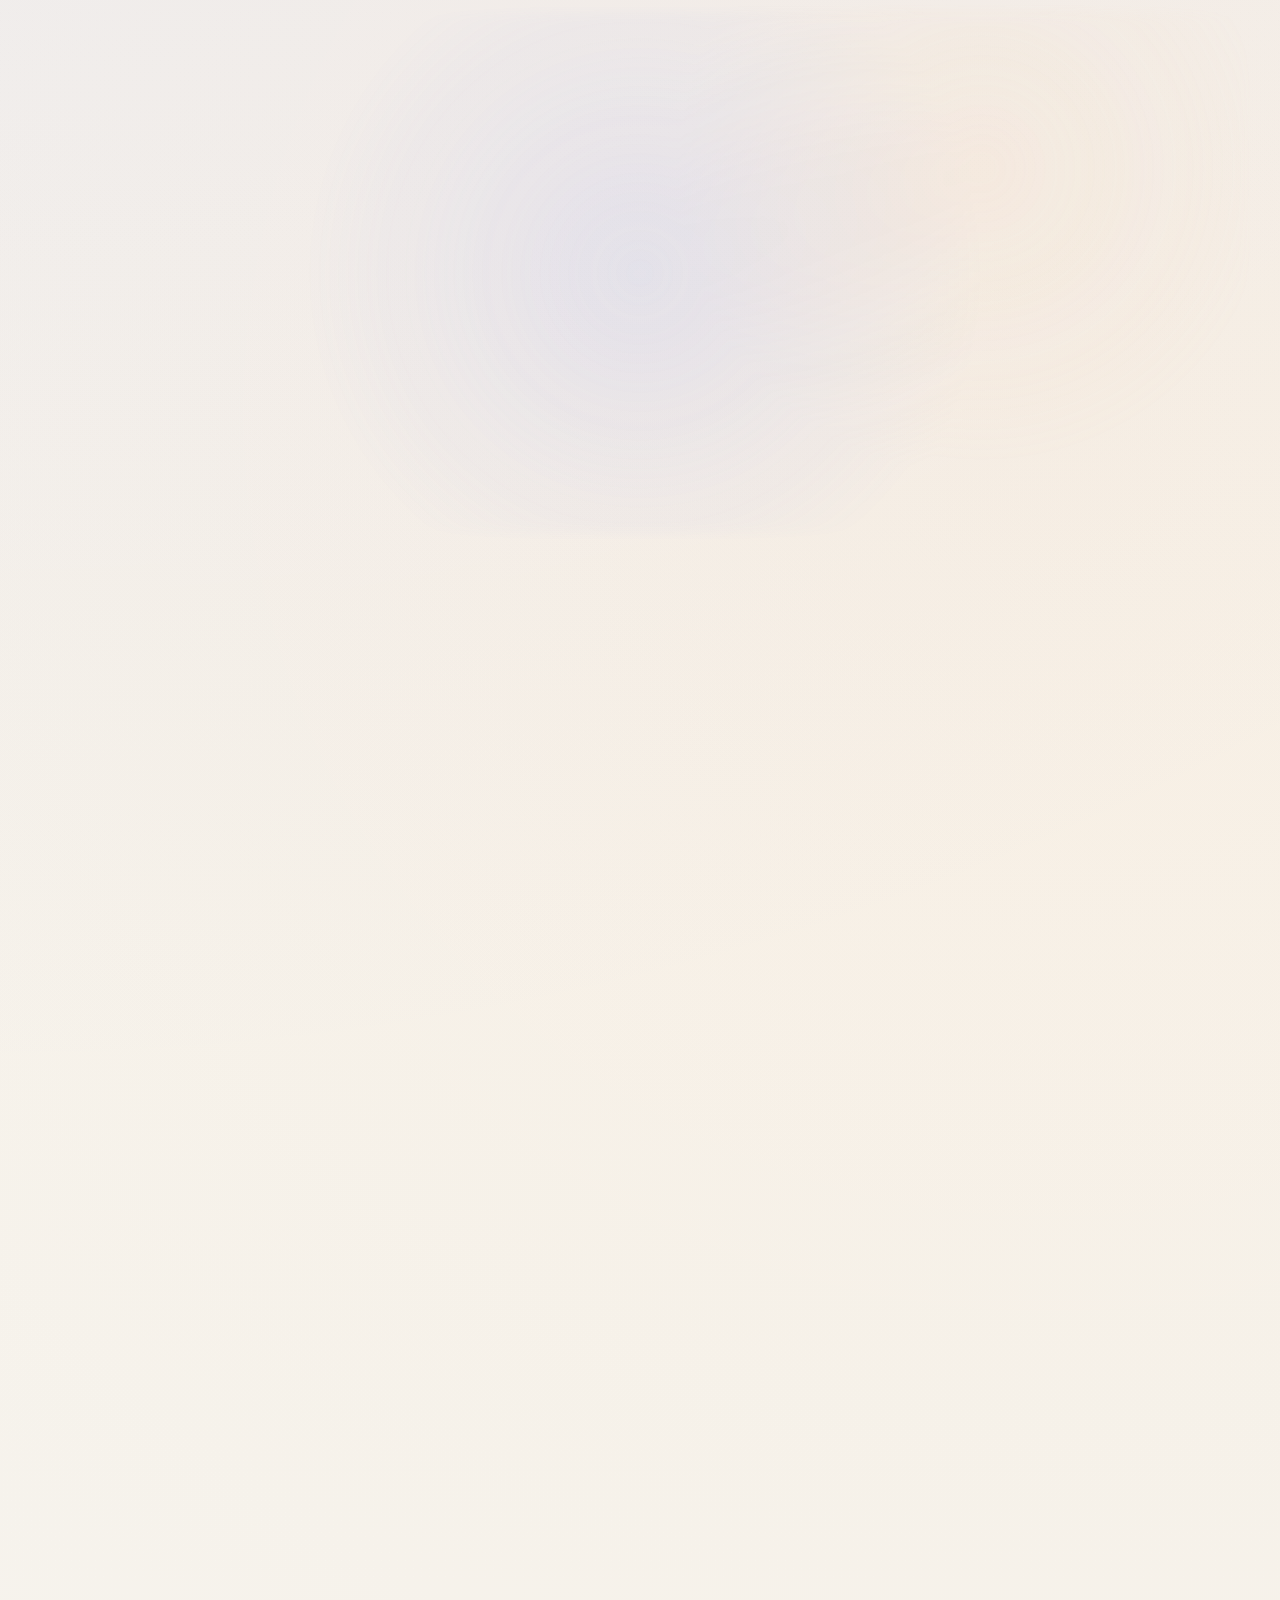
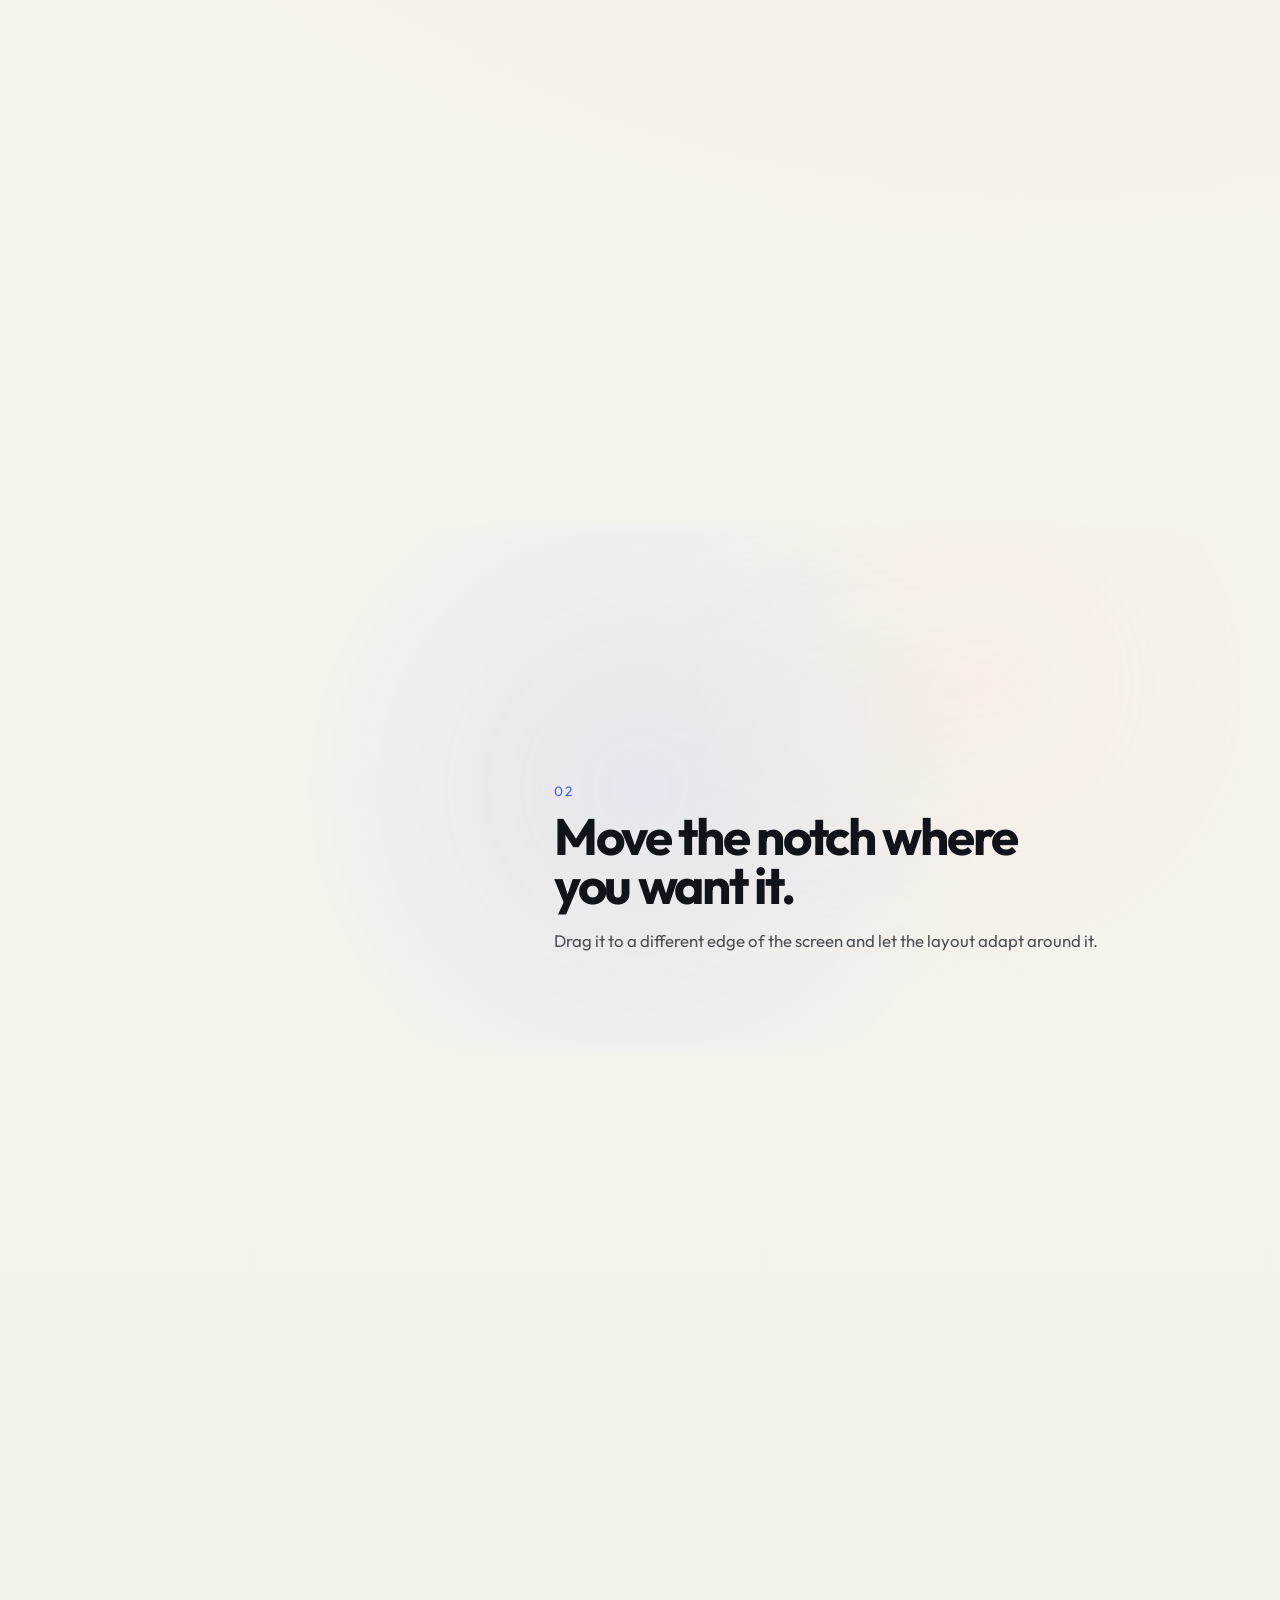
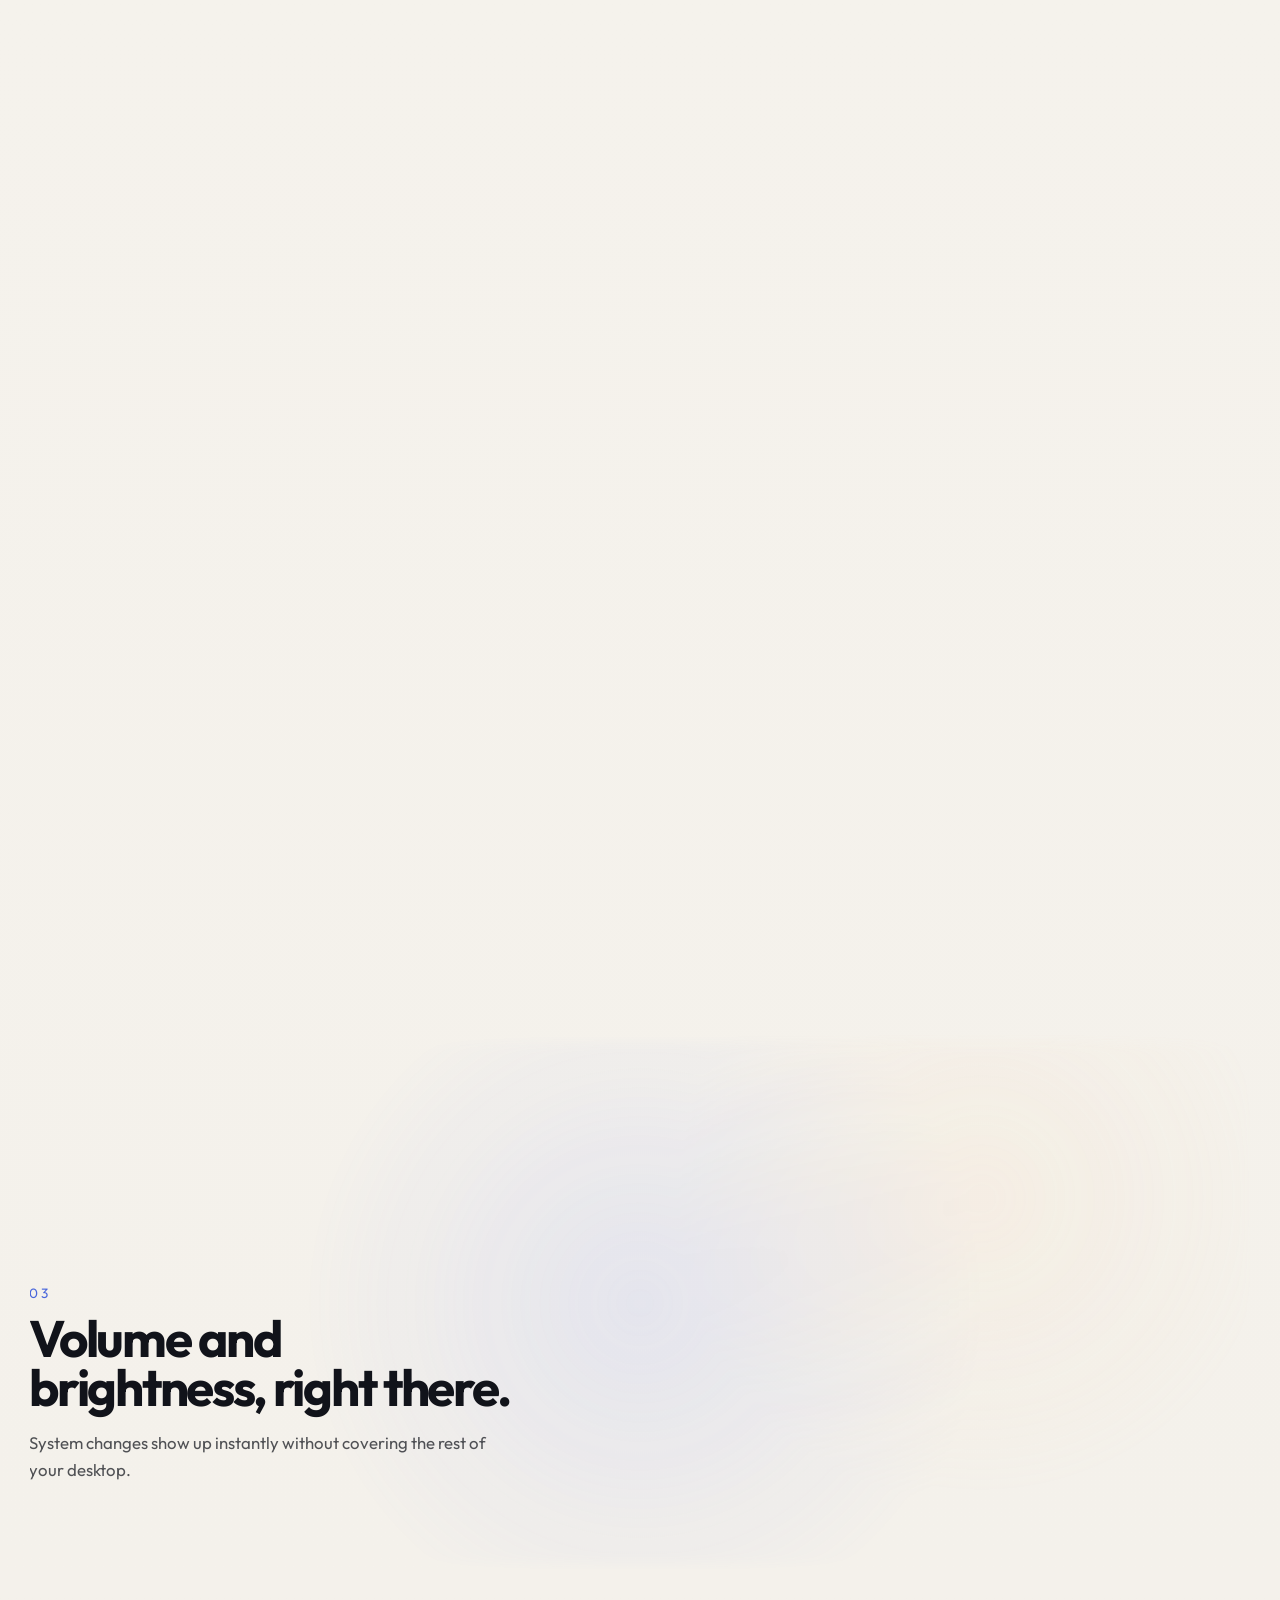
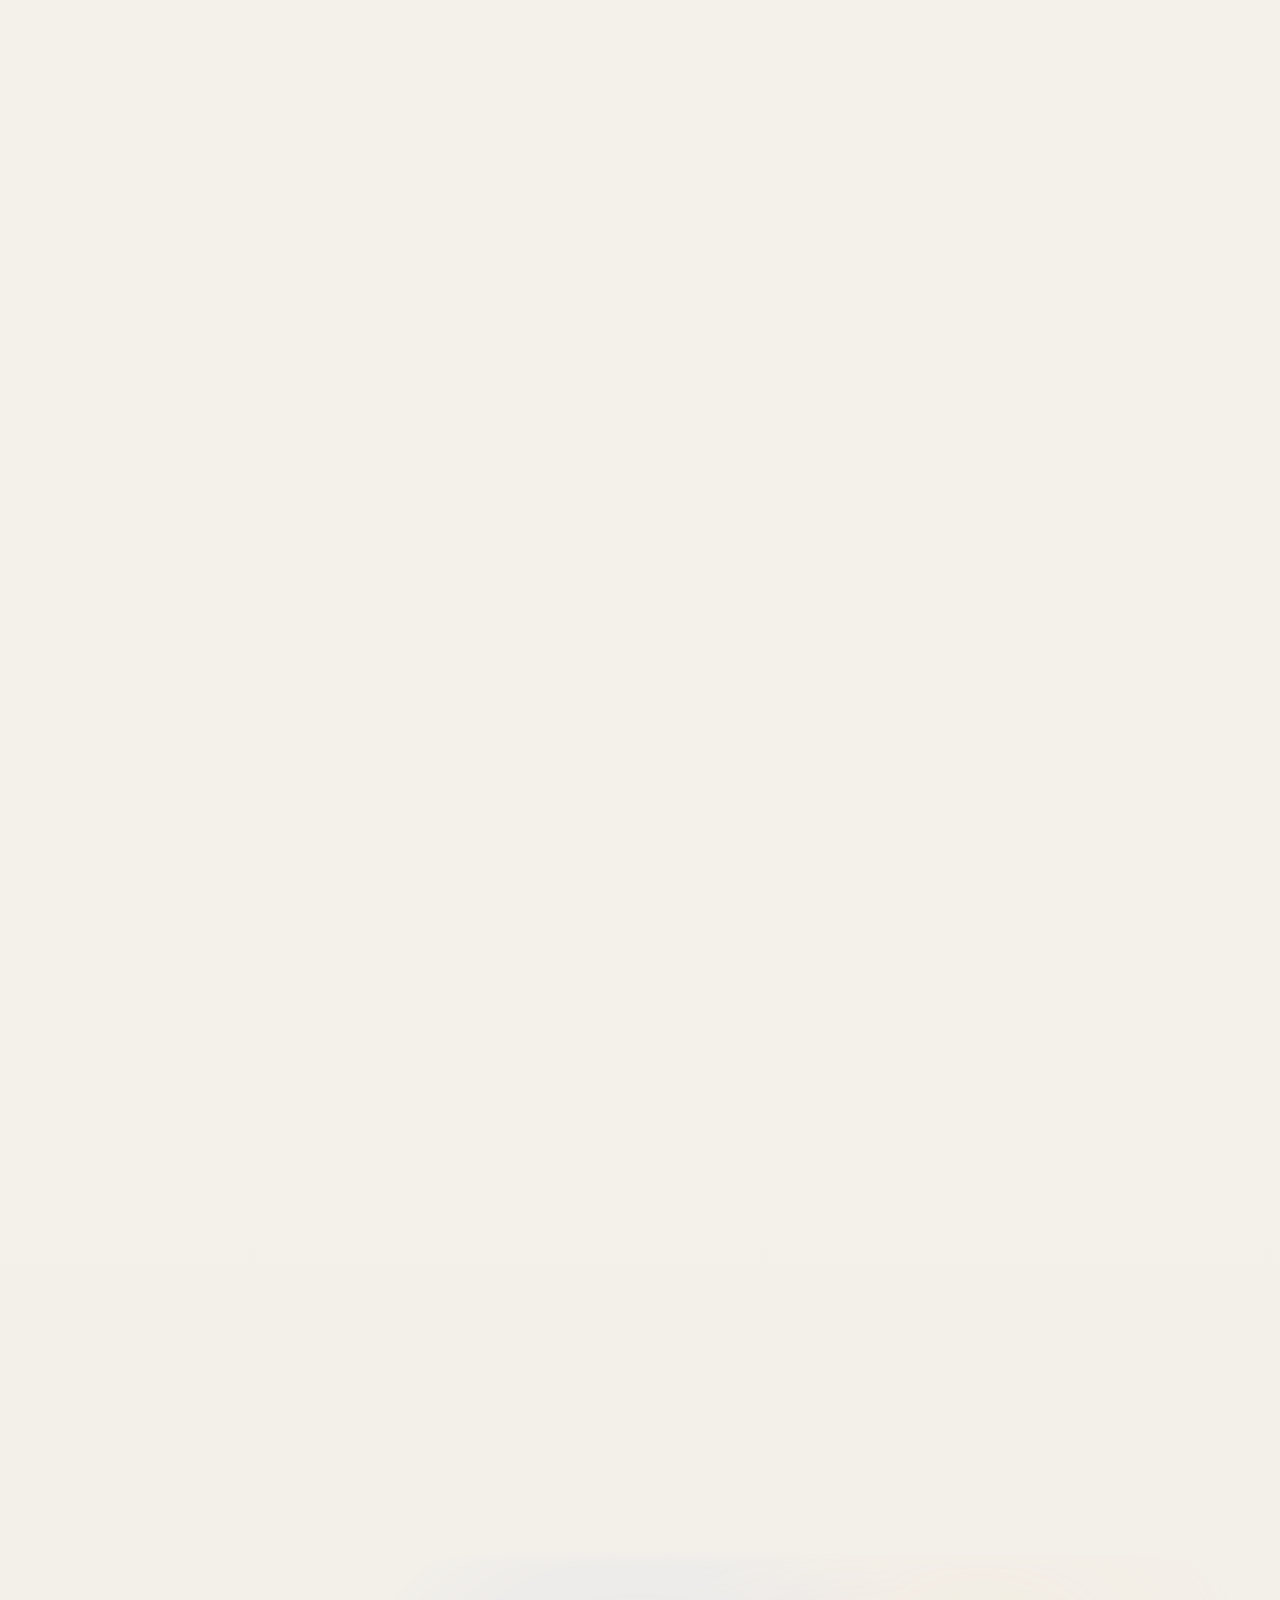
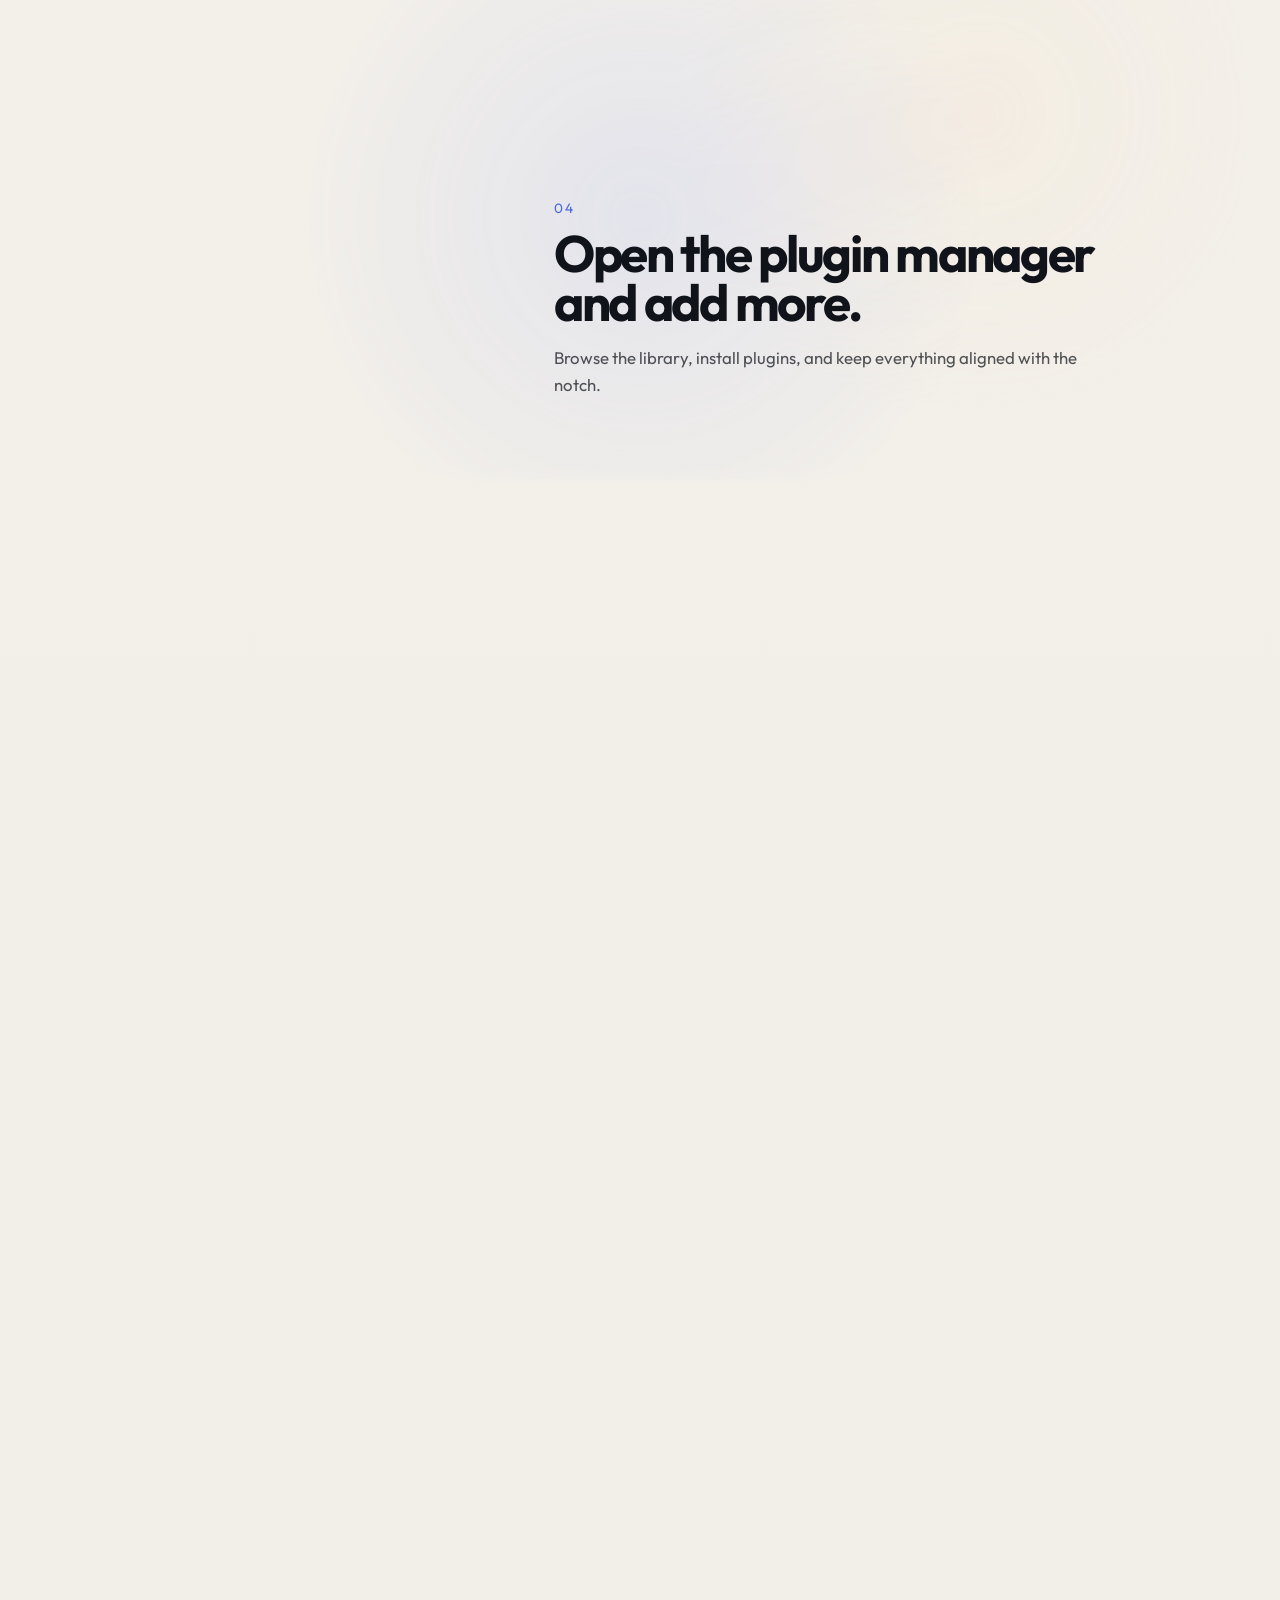
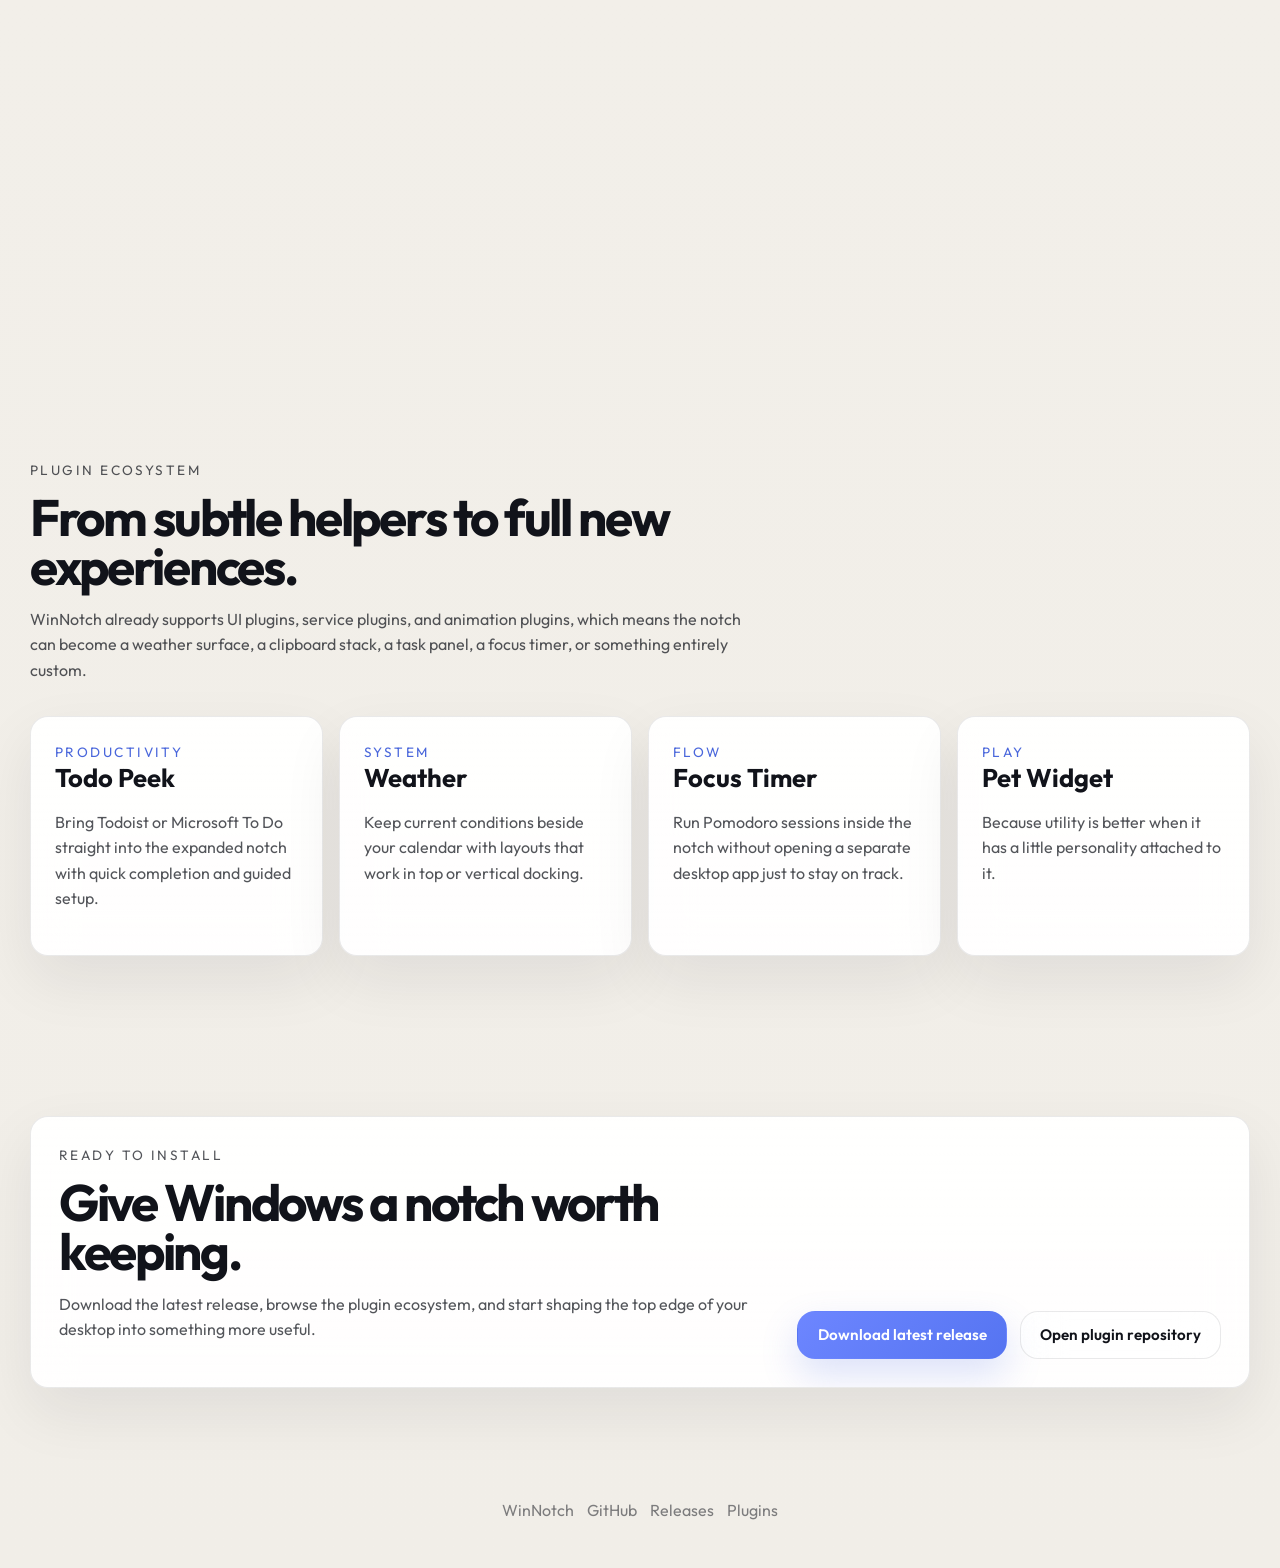
==== commit f1a45775: "Refine Pages story motion and branding" ====
--- a/docs/index.html
+++ b/docs/index.html
@@ -23,8 +23,7 @@
 
         <header class="site-header">
             <a class="brand" href="#top" aria-label="WinNotch home">
-                <img src="./assets/icons/winnotch.ico" alt="WinNotch logo" class="brand__icon">
-                <span class="brand__name">WinNotch</span>
+                <img src="./assets/brand/winnotch-wordmark.svg" alt="WinNotch" class="brand__mark">
             </a>
 
             <nav class="site-nav" aria-label="Primary">
@@ -143,86 +142,102 @@
             </section>
 
             <section id="experience" class="story">
-                <div class="story-section reveal">
-                    <div class="story-copy">
-                        <p class="section-kicker">01</p>
-                        <h2>Hover to peek. Click to open.</h2>
-                        <p>
-                            The notch stays quiet until you move in. Hover for a preview, then click to open the full panel.
-                        </p>
-                    </div>
-                    <div class="story-media glass-card">
-                        <div class="story-media__meta">
-                            <span>Hover + click behavior</span>
-                            <span>No friction, no clutter</span>
-                        </div>
-                        <div class="video-shell">
-                            <video class="demo-video" autoplay muted playsinline preload="metadata" data-start="1.4" data-title="Hover and open demo">
-                                <source src="./assets/videos/hover-open.mp4" type="video/mp4">
-                            </video>
-                        </div>
-                    </div>
-                </div>
-
-                <div class="story-section story-section--reverse reveal">
-                    <div class="story-copy">
-                        <p class="section-kicker">02</p>
-                        <h2>Move the notch where you want it.</h2>
-                        <p>
-                            Drag it to a different edge of the screen and let the layout adapt around it.
-                        </p>
-                    </div>
-                    <div class="story-media glass-card">
-                        <div class="story-media__meta">
-                            <span>Flexible placement</span>
-                            <span>Top and side-friendly layouts</span>
-                        </div>
-                        <div class="video-shell">
-                            <video class="demo-video" autoplay muted playsinline preload="metadata" data-start="3.0" data-title="Drag and position demo">
-                                <source src="./assets/videos/drag-position.mp4" type="video/mp4">
-                            </video>
-                        </div>
-                    </div>
-                </div>
-
-                <div class="story-section reveal">
-                    <div class="story-copy">
-                        <p class="section-kicker">03</p>
-                        <h2>Volume and brightness, right there.</h2>
-                        <p>
-                            System changes show up instantly without covering the rest of your desktop.
-                        </p>
-                    </div>
-                    <div class="story-media glass-card">
-                        <div class="story-media__meta">
-                            <span>Volume + brightness HUD</span>
-                            <span>Fast, visual, and context-aware</span>
-                        </div>
-                        <div class="video-shell">
-                            <video class="demo-video" autoplay muted playsinline preload="metadata" data-start="0" data-title="Volume and brightness demo">
-                                <source src="./assets/videos/volume-brightness.mp4" type="video/mp4">
-                            </video>
-                        </div>
-                    </div>
-                </div>
-
-                <div class="story-section story-section--reverse reveal">
-                    <div class="story-copy">
-                        <p class="section-kicker">04</p>
-                        <h2>Open the plugin manager and add more.</h2>
-                        <p>
-                            Browse the library, install plugins, and keep everything aligned with the notch.
-                        </p>
-                    </div>
-                    <div class="story-media glass-card">
-                        <div class="story-media__meta">
-                            <span>Plugin manager + library</span>
-                            <span>Built for evolving desktops</span>
-                        </div>
-                        <div class="video-shell">
-                            <video class="demo-video" autoplay muted playsinline preload="metadata" data-start="1.3" data-title="Plugin manager demo">
-                                <source src="./assets/videos/plugin-manager.mp4" type="video/mp4">
-                            </video>
+                <div class="story-section" data-story-scene>
+                    <div class="story-stage">
+                        <div class="story-stage__layout">
+                            <div class="story-copy">
+                                <p class="section-kicker">01</p>
+                                <h2>Hover to peek. Click to open.</h2>
+                                <p>
+                                    The notch stays quiet until you move in. Hover for a preview, then click to open the full panel.
+                                </p>
+                            </div>
+                            <div class="story-media glass-card">
+                                <div class="story-media__meta">
+                                    <span>Hover + click behavior</span>
+                                    <span>No friction, no clutter</span>
+                                </div>
+                                <div class="video-shell">
+                                    <video class="demo-video" autoplay muted playsinline preload="metadata" data-start="1.4" data-title="Hover and open demo">
+                                        <source src="./assets/videos/hover-open.mp4" type="video/mp4">
+                                    </video>
+                                </div>
+                            </div>
+                        </div>
+                    </div>
+                </div>
+
+                <div class="story-section story-section--reverse" data-story-scene>
+                    <div class="story-stage">
+                        <div class="story-stage__layout">
+                            <div class="story-copy">
+                                <p class="section-kicker">02</p>
+                                <h2>Move the notch where you want it.</h2>
+                                <p>
+                                    Drag it to a different edge of the screen and let the layout adapt around it.
+                                </p>
+                            </div>
+                            <div class="story-media glass-card">
+                                <div class="story-media__meta">
+                                    <span>Flexible placement</span>
+                                    <span>Top and side-friendly layouts</span>
+                                </div>
+                                <div class="video-shell">
+                                    <video class="demo-video" autoplay muted playsinline preload="metadata" data-start="3.0" data-title="Drag and position demo">
+                                        <source src="./assets/videos/drag-position.mp4" type="video/mp4">
+                                    </video>
+                                </div>
+                            </div>
+                        </div>
+                    </div>
+                </div>
+
+                <div class="story-section" data-story-scene>
+                    <div class="story-stage">
+                        <div class="story-stage__layout">
+                            <div class="story-copy">
+                                <p class="section-kicker">03</p>
+                                <h2>Volume and brightness, right there.</h2>
+                                <p>
+                                    System changes show up instantly without covering the rest of your desktop.
+                                </p>
+                            </div>
+                            <div class="story-media glass-card">
+                                <div class="story-media__meta">
+                                    <span>Volume + brightness HUD</span>
+                                    <span>Fast, visual, and context-aware</span>
+                                </div>
+                                <div class="video-shell">
+                                    <video class="demo-video" autoplay muted playsinline preload="metadata" data-start="0" data-title="Volume and brightness demo">
+                                        <source src="./assets/videos/volume-brightness.mp4" type="video/mp4">
+                                    </video>
+                                </div>
+                            </div>
+                        </div>
+                    </div>
+                </div>
+
+                <div class="story-section story-section--reverse" data-story-scene>
+                    <div class="story-stage">
+                        <div class="story-stage__layout">
+                            <div class="story-copy">
+                                <p class="section-kicker">04</p>
+                                <h2>Open the plugin manager and add more.</h2>
+                                <p>
+                                    Browse the library, install plugins, and keep everything aligned with the notch.
+                                </p>
+                            </div>
+                            <div class="story-media glass-card">
+                                <div class="story-media__meta">
+                                    <span>Plugin manager + library</span>
+                                    <span>Built for evolving desktops</span>
+                                </div>
+                                <div class="video-shell">
+                                    <video class="demo-video" autoplay muted playsinline preload="metadata" data-start="1.3" data-title="Plugin manager demo">
+                                        <source src="./assets/videos/plugin-manager.mp4" type="video/mp4">
+                                    </video>
+                                </div>
+                            </div>
                         </div>
                     </div>
                 </div>
--- a/docs/styles.css
+++ b/docs/styles.css
@@ -169,22 +169,20 @@
 .brand {
     display: inline-flex;
     align-items: center;
-    gap: 0.9rem;
     color: var(--text);
     text-decoration: none;
-    letter-spacing: 0.02em;
-}
-
-.brand__icon {
-    width: 2.35rem;
-    height: 2.35rem;
-    border-radius: 0.65rem;
-    box-shadow: 0 18px 32px rgba(0, 0, 0, 0.25);
-}
-
-.brand__name {
-    font-size: 1.05rem;
-    font-weight: 600;
+    line-height: 0;
+}
+
+.brand__mark {
+    display: block;
+    width: clamp(8.8rem, 14vw, 11.2rem);
+    height: auto;
+}
+
+html[data-theme="dark"] .brand__mark {
+    filter: brightness(0) invert(1);
+    opacity: 0.96;
 }
 
 .site-nav,
@@ -580,16 +578,42 @@
 }
 
 .story-section {
+    position: relative;
+    min-height: 235vh;
+}
+
+.story-stage {
+    position: sticky;
+    top: 0;
+    min-height: 100vh;
+    display: flex;
+    align-items: center;
+    overflow: clip;
+}
+
+.story-stage::before {
+    content: "";
+    position: absolute;
+    inset: 12% 0 auto;
+    height: 58vh;
+    background:
+        radial-gradient(circle at center, rgba(120, 144, 255, 0.14), transparent 52%),
+        radial-gradient(circle at 78% 30%, rgba(255, 214, 170, 0.12), transparent 30%);
+    opacity: 0.9;
+    pointer-events: none;
+    filter: blur(6px);
+}
+
+.story-stage__layout {
+    position: relative;
+    z-index: 1;
     display: grid;
-    grid-template-columns: minmax(0, 0.92fr) minmax(0, 1.08fr);
-    gap: 2rem;
-    align-items: center;
-    min-height: 90vh;
-    padding: 3rem 0;
-}
-
-.story-section--reverse {
-    grid-template-columns: minmax(0, 1.08fr) minmax(0, 0.92fr);
+    grid-template-columns: minmax(0, 0.82fr) minmax(0, 1.18fr);
+    gap: 2.5rem;
+    align-items: center;
+    width: min(var(--max-width), calc(100vw - 2rem));
+    min-height: 100vh;
+    margin: 0 auto;
 }
 
 .story-section--reverse .story-copy {
@@ -602,6 +626,10 @@
 
 .story-copy {
     max-width: 34rem;
+    z-index: 2;
+    opacity: var(--story-copy-opacity, 1);
+    transform: translate3d(var(--story-copy-shift-x, 0px), var(--story-copy-shift-y, 0px), 0);
+    will-change: transform, opacity;
 }
 
 .story-copy p:not(.section-kicker) {
@@ -610,7 +638,12 @@
 }
 
 .story-media {
+    position: relative;
+    z-index: 1;
     padding: 1rem;
+    transform-origin: center center;
+    will-change: transform, border-radius, box-shadow;
+    box-shadow: 0 36px 100px rgba(18, 26, 46, 0.12);
 }
 
 .story-media__meta {
@@ -622,6 +655,7 @@
 .video-shell {
     position: relative;
     overflow: hidden;
+    aspect-ratio: 16 / 10;
     border-radius: 18px;
     background:
         linear-gradient(180deg, rgba(255, 255, 255, 0.06), rgba(255, 255, 255, 0.01)),
@@ -643,8 +677,8 @@
 .demo-video {
     display: block;
     width: 100%;
-    height: auto;
-    max-height: 42rem;
+    height: 100%;
+    max-height: none;
     object-fit: cover;
     pointer-events: none;
     background: #000;
@@ -722,21 +756,41 @@
     }
 
     .hero,
-    .story-section,
-    .story-section--reverse,
     .download-card {
         grid-template-columns: 1fr;
     }
 
-    .story-section,
-    .story-section--reverse {
+    .story-section {
         min-height: auto;
+    }
+
+    .story-stage {
+        position: static;
+        min-height: auto;
+        overflow: visible;
+    }
+
+    .story-stage::before {
+        display: none;
+    }
+
+    .story-stage__layout,
+    .story-section--reverse .story-stage__layout {
+        grid-template-columns: 1fr;
+        min-height: auto;
+        gap: 1.5rem;
         padding: 2rem 0;
     }
 
     .story-section--reverse .story-copy,
     .story-section--reverse .story-media {
         order: initial;
+    }
+
+    .story-copy,
+    .story-media {
+        transform: none !important;
+        opacity: 1 !important;
     }
 
     .feature-strip,
@@ -766,6 +820,10 @@
         padding-top: 4rem;
     }
 
+    .brand {
+        justify-content: center;
+    }
+
     main {
         padding-top: 5.5rem;
     }
@@ -782,6 +840,10 @@
     .hero-showcase__video-shell,
     .hero-video {
         min-height: 18rem;
+    }
+
+    .brand__mark {
+        width: 9rem;
     }
 
     .download-card {
@@ -820,4 +882,10 @@
     .button {
         transition: none;
     }
-}
+
+    .story-copy,
+    .story-media {
+        transform: none !important;
+        opacity: 1 !important;
+    }
+}
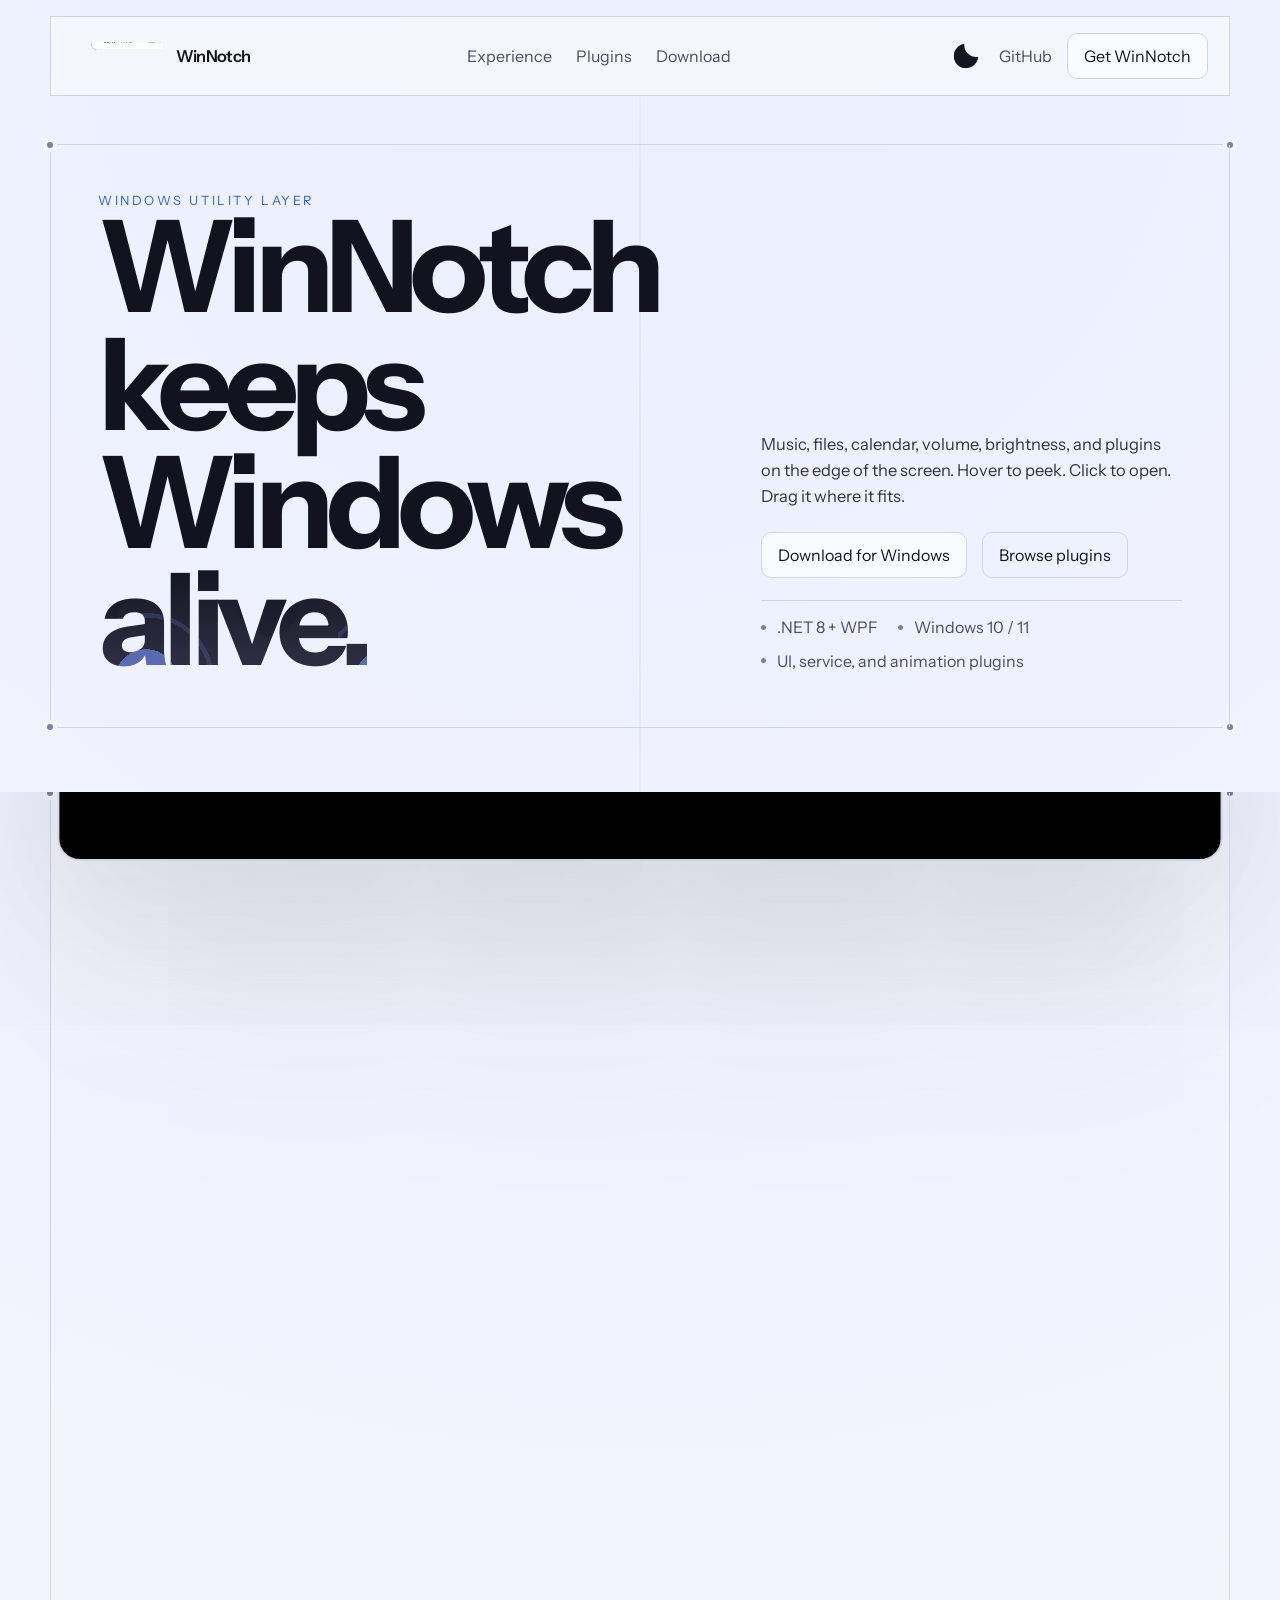
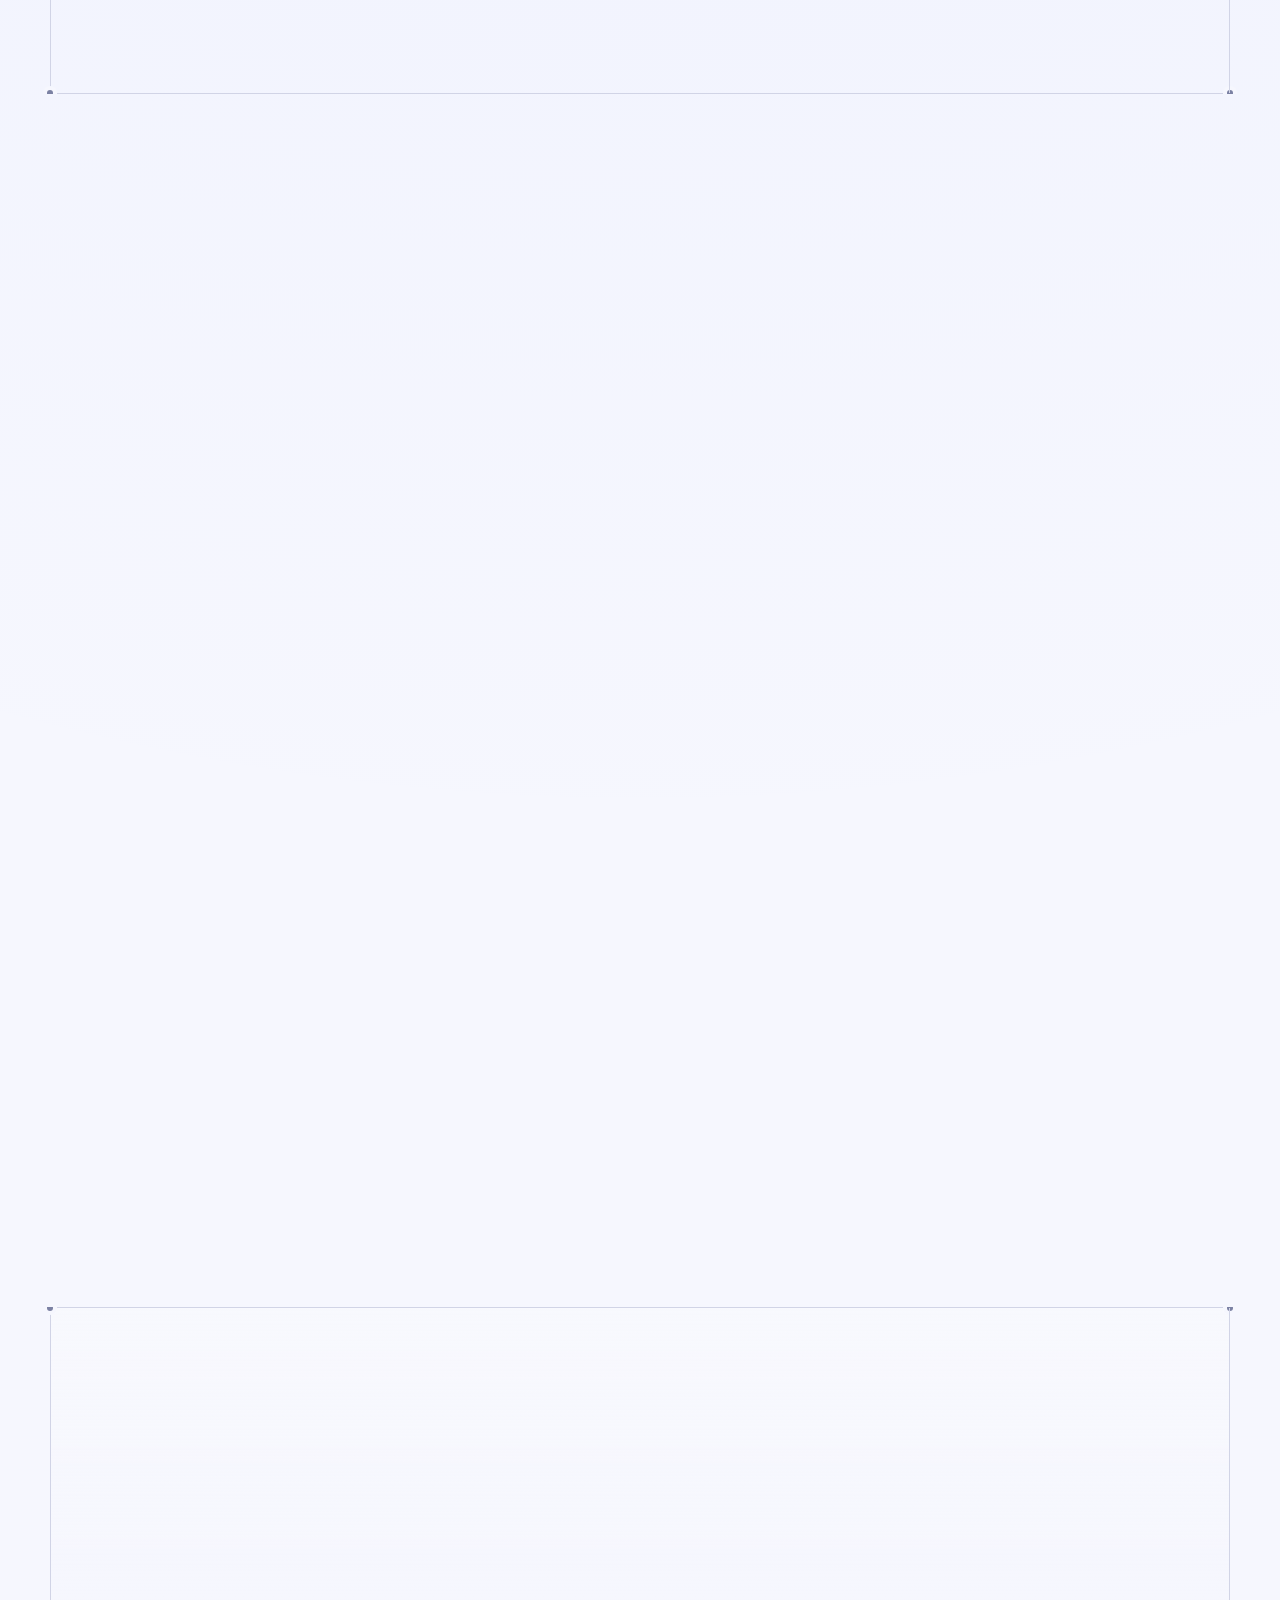
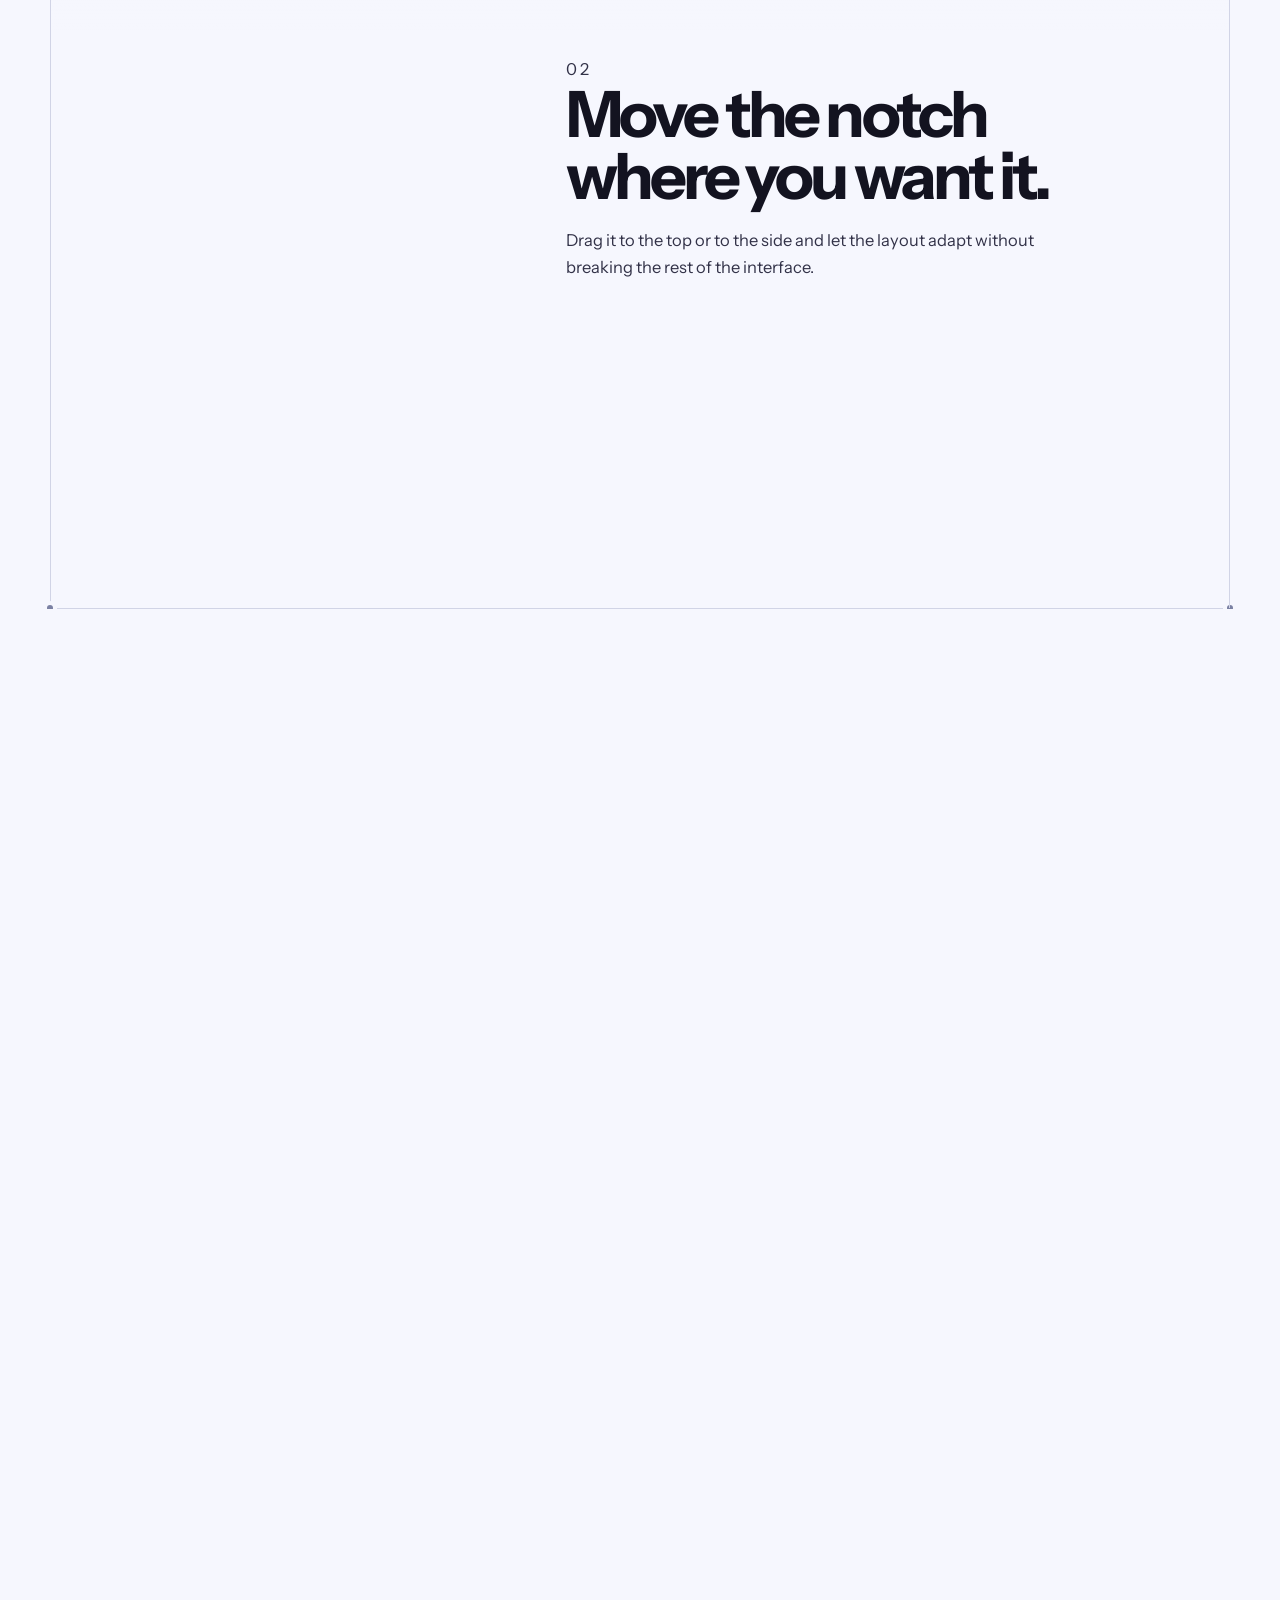
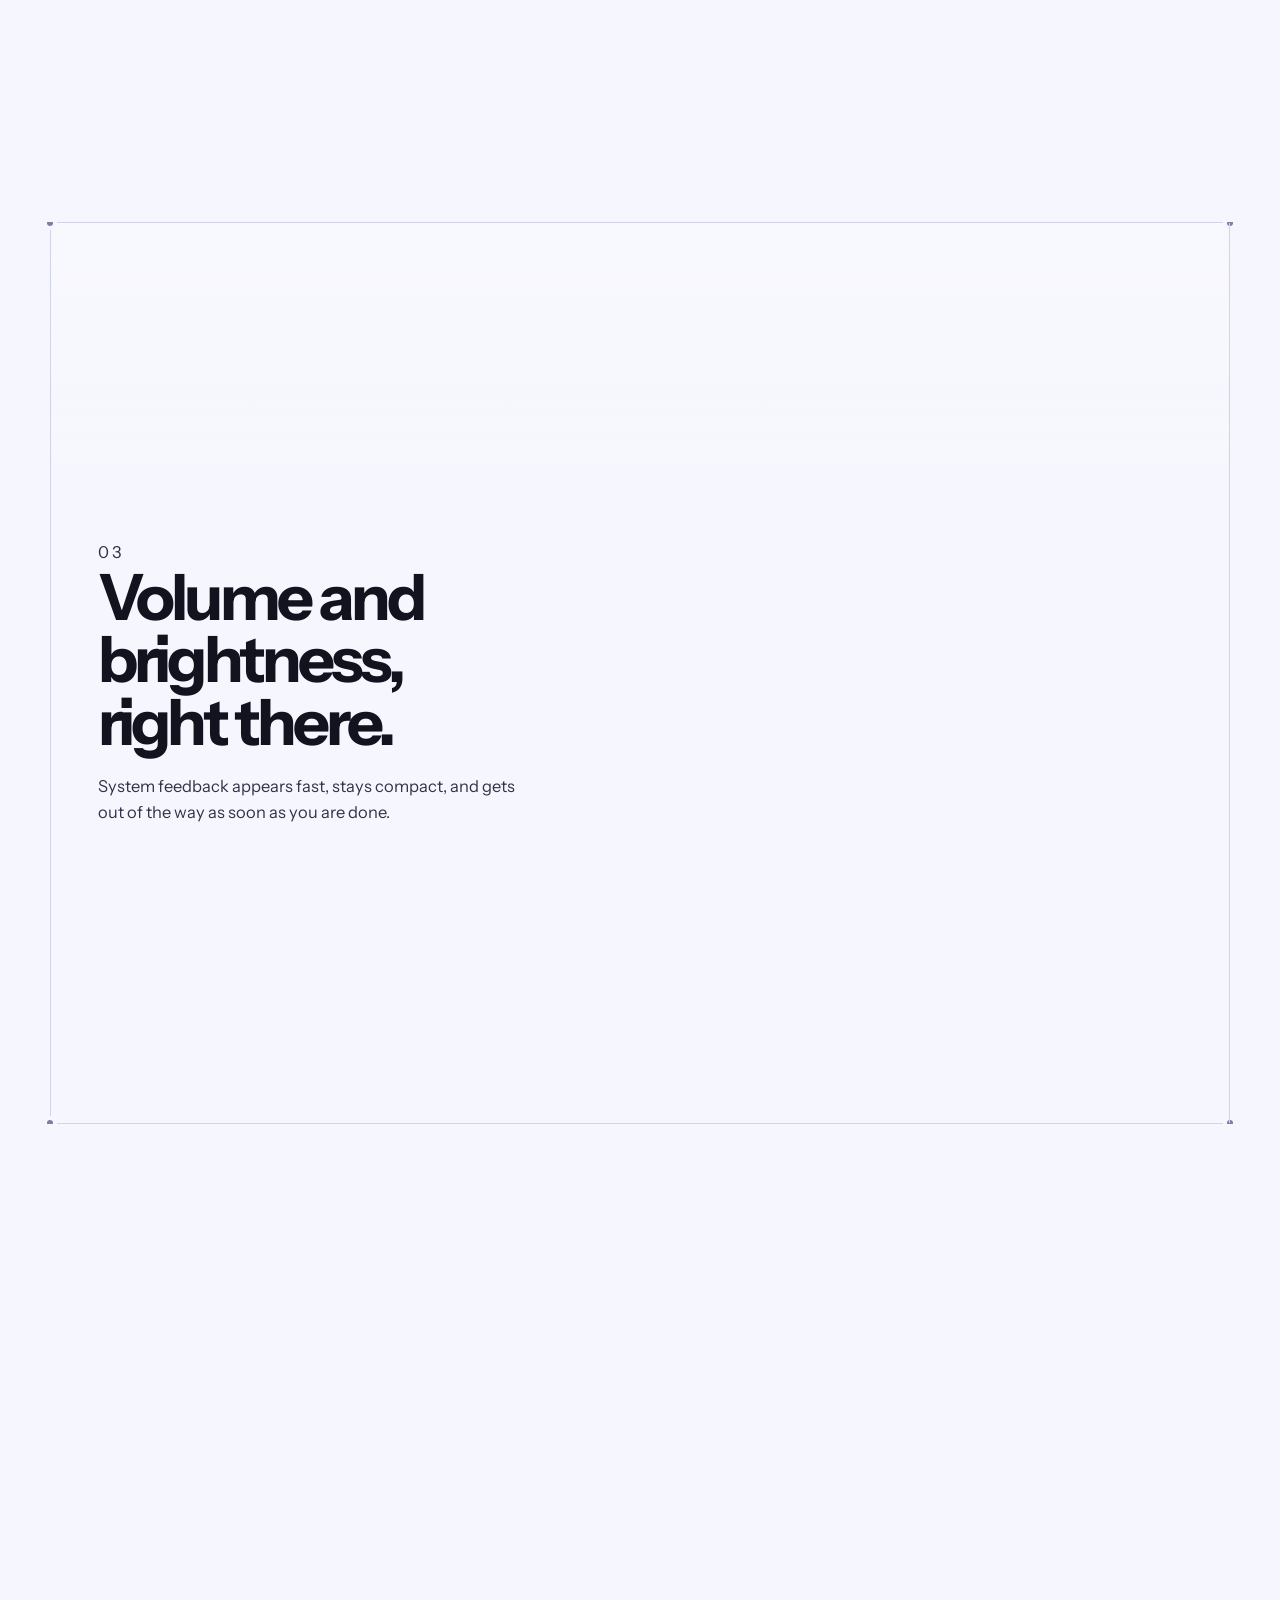
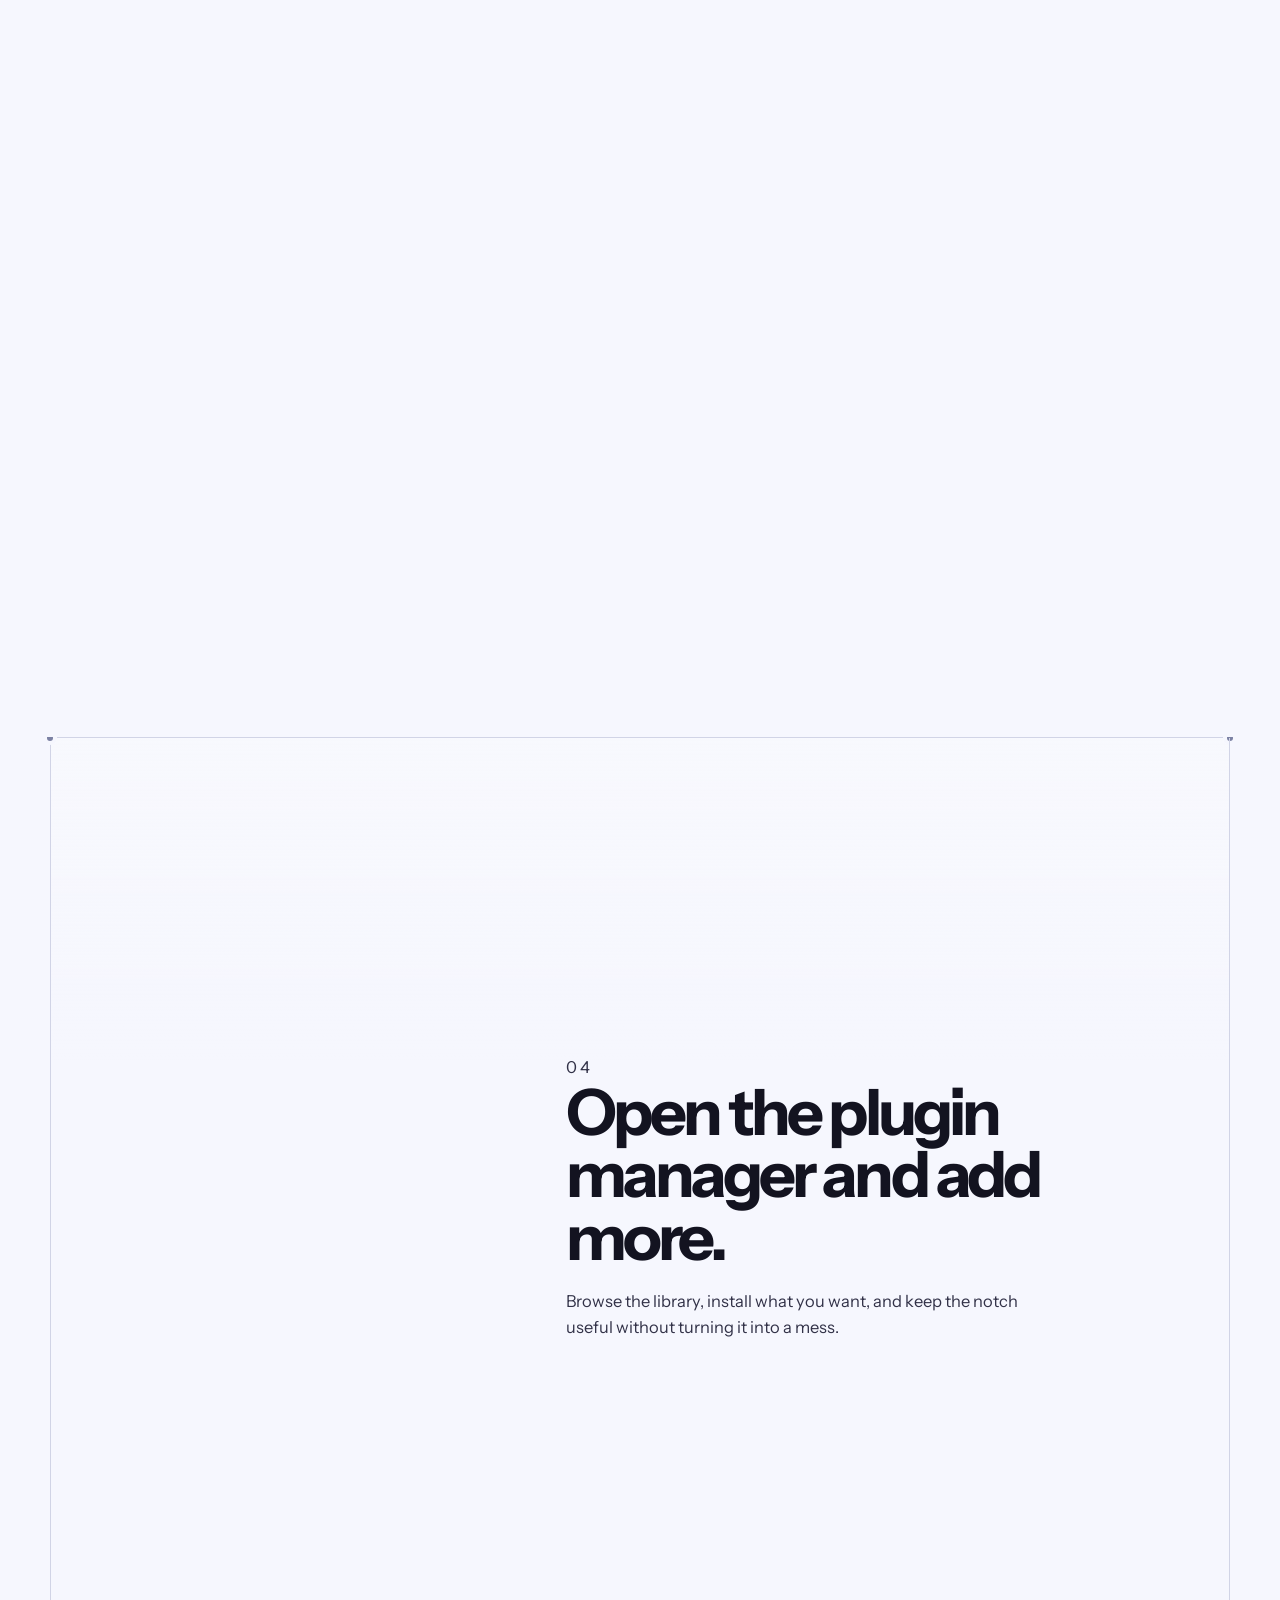
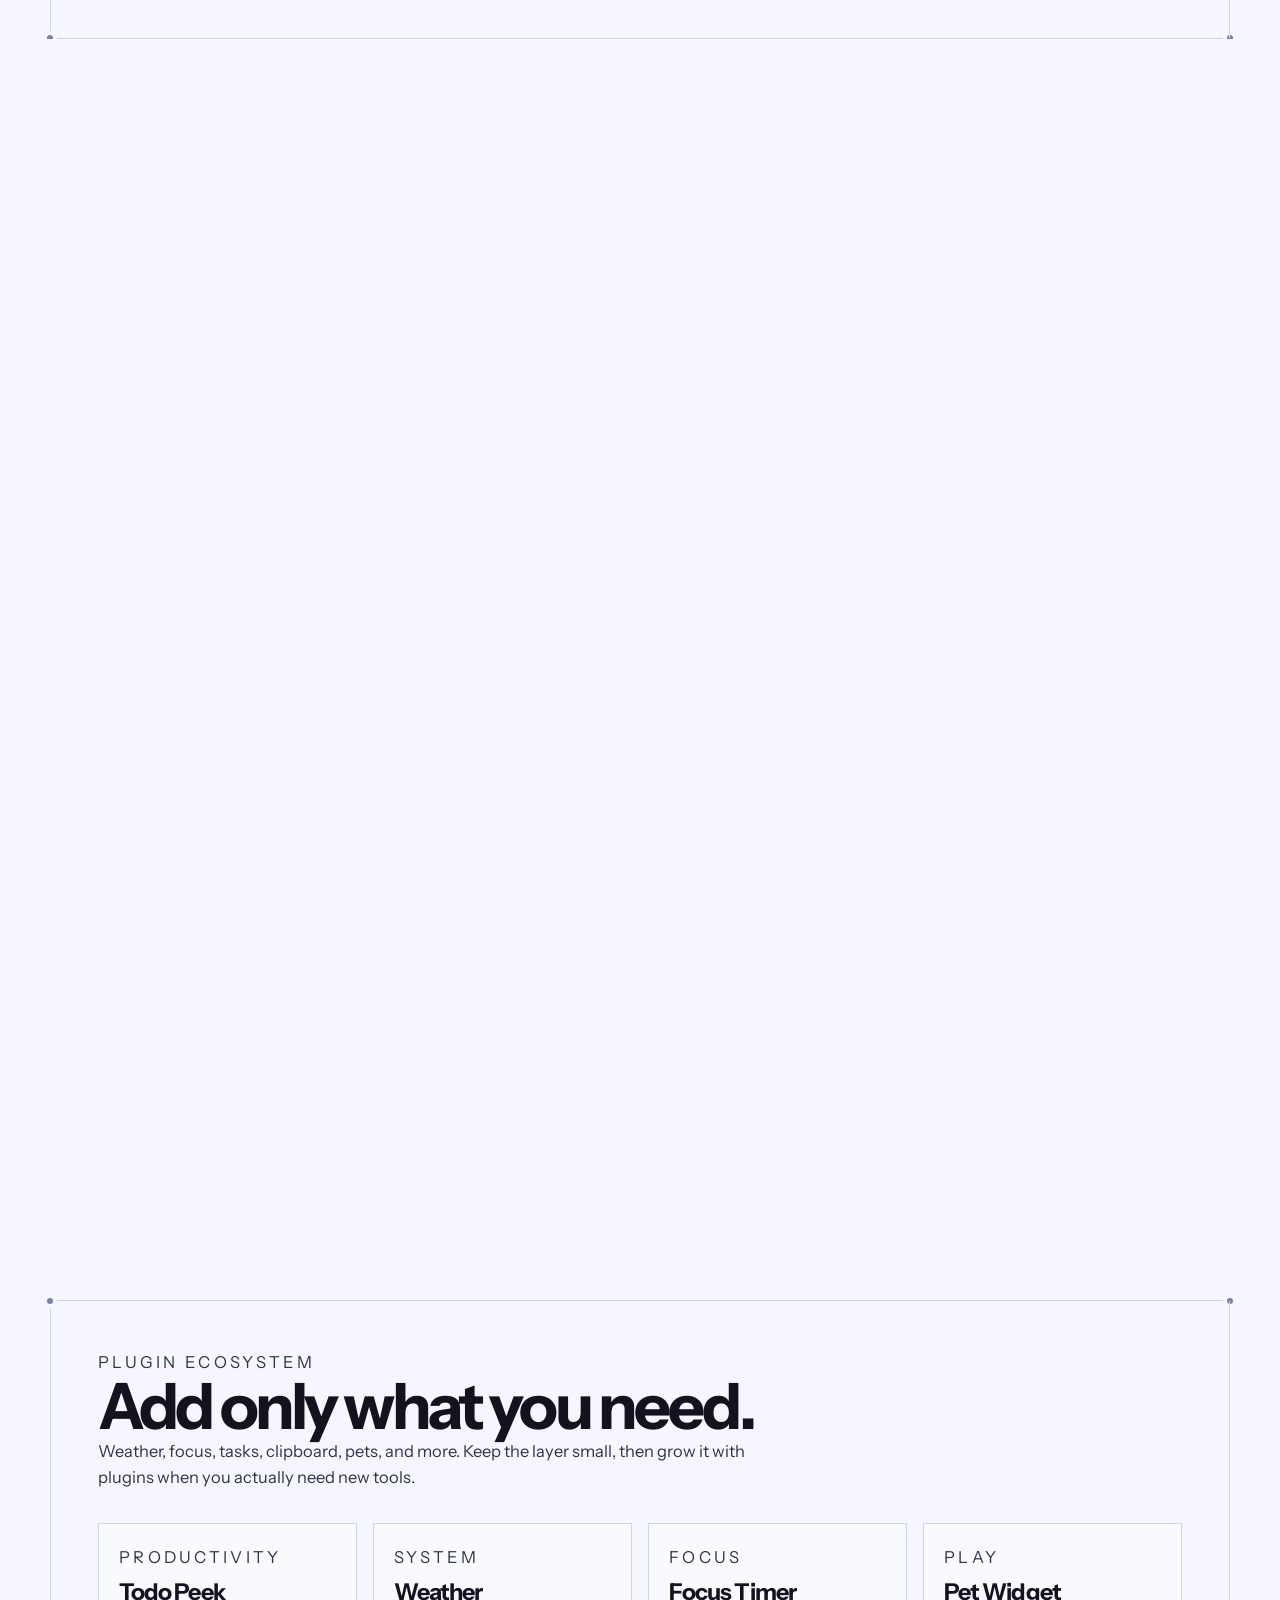
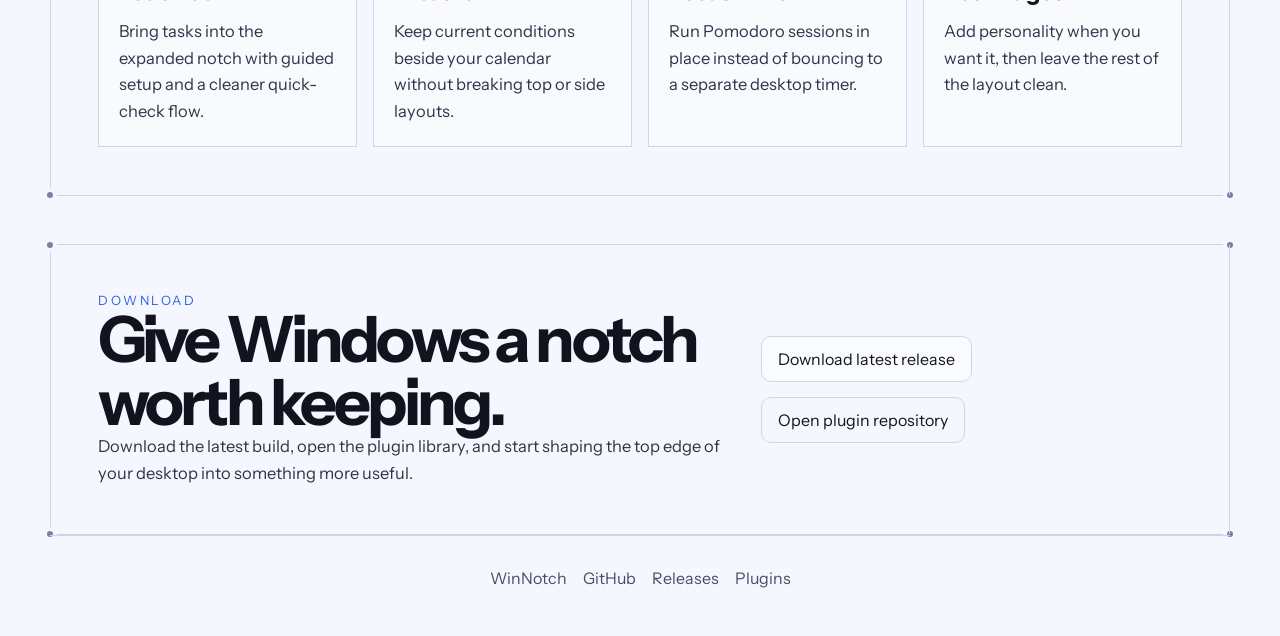
==== commit 8b3cfc2b: "Rebuild Pages site with refined motion and theme toggle" ====
--- a/docs/index.html
+++ b/docs/index.html
@@ -4,26 +4,31 @@
     <meta charset="UTF-8">
     <meta name="viewport" content="width=device-width, initial-scale=1.0">
     <title>WinNotch</title>
-    <meta name="description" content="WinNotch brings a polished, Dynamic Island-inspired notch experience to Windows with music controls, drag-and-drop, system HUDs, and a growing plugin ecosystem.">
-    <meta name="theme-color" content="#f5f2ea">
+    <meta name="description" content="WinNotch brings a polished notch experience to Windows with music controls, drag-and-drop, system HUDs, and a growing plugin ecosystem.">
+    <meta name="theme-color" content="#f6f7fb">
     <link rel="icon" type="image/x-icon" href="./assets/icons/winnotch.ico">
     <script>
-        document.documentElement.dataset.theme = localStorage.getItem("winnotch-site-theme") || "light";
+        (() => {
+            const savedTheme = localStorage.getItem("winnotch-site-theme");
+            const prefersDark = window.matchMedia && window.matchMedia("(prefers-color-scheme: dark)").matches;
+            if (savedTheme === "dark" || (!savedTheme && prefersDark)) {
+                document.documentElement.classList.add("dark");
+            }
+        })();
     </script>
     <link rel="preconnect" href="https://fonts.googleapis.com">
     <link rel="preconnect" href="https://fonts.gstatic.com" crossorigin>
-    <link href="https://fonts.googleapis.com/css2?family=Instrument+Serif:ital@0;1&family=Outfit:wght@300;400;500;600;700;800&display=swap" rel="stylesheet">
+    <link href="https://fonts.googleapis.com/css2?family=Instrument+Sans:wght@400;500;600;700&display=swap" rel="stylesheet">
     <link rel="stylesheet" href="./styles.css">
 </head>
 <body>
-    <div class="page-shell">
-        <div class="ambient ambient-a"></div>
-        <div class="ambient ambient-b"></div>
-        <div class="ambient ambient-c"></div>
-
-        <header class="site-header">
+    <header class="site-header">
+        <div class="site-header__inner">
             <a class="brand" href="#top" aria-label="WinNotch home">
-                <img src="./assets/brand/winnotch-wordmark.svg" alt="WinNotch" class="brand__mark">
+                <span class="brand__icon" aria-hidden="true">
+                    <img src="./assets/brand/winnotch-wordmark.svg" alt="" class="brand__mark">
+                </span>
+                <span class="brand__text">WinNotch</span>
             </a>
 
             <nav class="site-nav" aria-label="Primary">
@@ -33,275 +38,286 @@
             </nav>
 
             <div class="site-actions">
-                <div class="theme-toggle" role="group" aria-label="Theme switcher">
-                    <button class="theme-toggle__button" type="button" data-theme-choice="light">Light</button>
-                    <button class="theme-toggle__button" type="button" data-theme-choice="dark">Dark</button>
-                </div>
-                <a class="button button--ghost" href="https://github.com/N3uralCreativity/WinNotch" target="_blank" rel="noreferrer">GitHub</a>
-                <a class="button button--primary" href="https://github.com/N3uralCreativity/WinNotch/releases/latest" target="_blank" rel="noreferrer">Get WinNotch</a>
+                <label class="theme-toggle" aria-label="Toggle dark mode">
+                    <input type="checkbox" id="theme-toggle">
+                    <div></div>
+                </label>
+                <a class="header-link" href="https://github.com/N3uralCreativity/WinNotch" target="_blank" rel="noreferrer">GitHub</a>
+                <a class="header-button" href="https://github.com/N3uralCreativity/WinNotch/releases/latest" target="_blank" rel="noreferrer">Get WinNotch</a>
             </div>
-        </header>
-
-        <main id="top">
-            <section class="hero reveal">
-                <div class="hero__content">
-                    <div class="eyebrow-pill">
-                        <span class="eyebrow-pill__dot"></span>
-                        Dynamic Island energy for Windows
-                    </div>
-
-                    <h1 class="hero__title">
-                        A quieter
-                        <span>desktop surface</span>
-                        with much more to say.
-                    </h1>
-
-                    <p class="hero__copy">
-                        WinNotch turns the top of your screen into a living control layer for music,
-                        files, calendar, system feedback, and plugins. Hover to peek. Click to expand.
-                        Drag it where it belongs.
-                    </p>
-
-                    <div class="hero__actions">
-                        <a class="button button--primary" href="https://github.com/N3uralCreativity/WinNotch/releases/latest" target="_blank" rel="noreferrer">Download for Windows</a>
-                        <a class="button button--ghost" href="https://github.com/N3uralCreativity/WinNotch-Plugins" target="_blank" rel="noreferrer">Explore Plugins</a>
-                    </div>
-
-                    <dl class="hero__stats">
-                        <div>
-                            <dt>Built with</dt>
-                            <dd>.NET 8 + WPF</dd>
-                        </div>
-                        <div>
-                            <dt>Designed for</dt>
-                            <dd>Windows 10 / 11</dd>
-                        </div>
-                        <div>
-                            <dt>Extensible via</dt>
-                            <dd>UI, service, and animation plugins</dd>
-                        </div>
-                    </dl>
-                </div>
-
-                <div class="hero__visual">
-                    <div class="hero-showcase glass-card">
-                        <div class="hero-showcase__meta">
-                            <span>Live product preview</span>
-                            <span>Hover, click, expand</span>
-                        </div>
-
-                        <div class="hero-showcase__video-shell">
-                            <video class="demo-video hero-video" autoplay muted playsinline preload="metadata" data-start="1.4" data-title="Hero preview">
-                                <source src="./assets/videos/hover-open.mp4" type="video/mp4">
-                            </video>
-
-                            <div class="hero-badge hero-badge--top">
-                                <strong>Real app preview</strong>
-                                <span>Hover, click, and watch the notch open.</span>
-                            </div>
-
-                            <div class="hero-badge hero-badge--bottom">
-                                <span>Music, files, calendar, system controls, and plugins.</span>
-                            </div>
-                        </div>
-
-                        <div class="hero-showcase__grid">
-                            <article class="hero-glance">
-                                <span class="hero-glance__eyebrow">Placement</span>
-                                <strong>Top or side, it still fits.</strong>
-                            </article>
-                            <article class="hero-glance">
-                                <span class="hero-glance__eyebrow">Plugins</span>
-                                <strong>Add tools without breaking the layout.</strong>
-                            </article>
-                            <article class="hero-glance">
-                                <span class="hero-glance__eyebrow">System</span>
-                                <strong>Volume and brightness stay compact.</strong>
-                            </article>
-                        </div>
-                    </div>
-                </div>
-            </section>
-
-            <section class="feature-strip reveal">
-                <article class="mini-feature glass-card">
-                    <p class="mini-feature__label">Quick access</p>
-                    <h2>Open it fast.</h2>
-                    <p>Hover for a quick peek. Click for the full panel.</p>
-                </article>
-                <article class="mini-feature glass-card">
-                    <p class="mini-feature__label">Flexible layout</p>
-                    <h2>Put it where it works.</h2>
-                    <p>Move the notch and let the layout adapt around your screen.</p>
-                </article>
-                <article class="mini-feature glass-card">
-                    <p class="mini-feature__label">Plugin ready</p>
-                    <h2>Add what you need.</h2>
-                    <p>Install tools, widgets, and animations from the built-in library.</p>
-                </article>
-            </section>
-
-            <section id="experience" class="story">
-                <div class="story-section" data-story-scene>
-                    <div class="story-stage">
+        </div>
+    </header>
+
+    <main id="top">
+        <section class="rail-section hero reveal">
+            <div class="rail-section__inner rail-section__inner--hero">
+                <div class="section-dots" aria-hidden="true">
+                    <span></span>
+                    <span></span>
+                    <span></span>
+                    <span></span>
+                </div>
+
+                <p class="section-kicker">Windows utility layer</p>
+
+                <div class="hero__layout">
+                    <div class="hero__copy">
+                        <h1>
+                            WinNotch keeps Windows
+                            <span class="hero__word">alive.</span>
+                        </h1>
+                    </div>
+
+                    <div class="hero__aside">
+                        <p class="hero__lede">
+                            Music, files, calendar, volume, brightness, and plugins on the edge of the screen.
+                            Hover to peek. Click to open. Drag it where it fits.
+                        </p>
+
+                        <div class="hero__actions">
+                            <a class="header-button" href="https://github.com/N3uralCreativity/WinNotch/releases/latest" target="_blank" rel="noreferrer">Download for Windows</a>
+                            <a class="header-link header-link--inline" href="https://github.com/N3uralCreativity/WinNotch-Plugins" target="_blank" rel="noreferrer">Browse plugins</a>
+                        </div>
+
+                        <ul class="hero__facts" aria-label="WinNotch facts">
+                            <li>.NET 8 + WPF</li>
+                            <li>Windows 10 / 11</li>
+                            <li>UI, service, and animation plugins</li>
+                        </ul>
+                    </div>
+                </div>
+            </div>
+        </section>
+
+        <section id="experience" class="story">
+            <article class="story-scene" data-story-scene>
+                <div class="story-stage">
+                    <div class="story-stage__inner">
+                        <div class="section-dots" aria-hidden="true">
+                            <span></span>
+                            <span></span>
+                            <span></span>
+                            <span></span>
+                        </div>
+
                         <div class="story-stage__layout">
                             <div class="story-copy">
                                 <p class="section-kicker">01</p>
                                 <h2>Hover to peek. Click to open.</h2>
                                 <p>
-                                    The notch stays quiet until you move in. Hover for a preview, then click to open the full panel.
+                                    The notch stays quiet until you move in. Hover for a quick preview, then open the full panel when you need more room.
                                 </p>
                             </div>
-                            <div class="story-media glass-card">
-                                <div class="story-media__meta">
-                                    <span>Hover + click behavior</span>
-                                    <span>No friction, no clutter</span>
+
+                            <div class="story-media">
+                                <div class="story-media__frame">
+                                    <div class="story-media__meta">
+                                        <span>Live preview</span>
+                                        <span>Hover + click</span>
+                                    </div>
+
+                                    <div class="video-shell">
+                                        <video class="demo-video" autoplay muted playsinline preload="metadata" data-start="1.4" data-title="Hover and open demo">
+                                            <source src="./assets/videos/hover-open.mp4" type="video/mp4">
+                                        </video>
+                                    </div>
                                 </div>
-                                <div class="video-shell">
-                                    <video class="demo-video" autoplay muted playsinline preload="metadata" data-start="1.4" data-title="Hover and open demo">
-                                        <source src="./assets/videos/hover-open.mp4" type="video/mp4">
-                                    </video>
-                                </div>
-                            </div>
-                        </div>
-                    </div>
-                </div>
-
-                <div class="story-section story-section--reverse" data-story-scene>
-                    <div class="story-stage">
+                            </div>
+                        </div>
+                    </div>
+                </div>
+            </article>
+
+            <article class="story-scene story-scene--reverse" data-story-scene>
+                <div class="story-stage">
+                    <div class="story-stage__inner">
+                        <div class="section-dots" aria-hidden="true">
+                            <span></span>
+                            <span></span>
+                            <span></span>
+                            <span></span>
+                        </div>
+
                         <div class="story-stage__layout">
                             <div class="story-copy">
                                 <p class="section-kicker">02</p>
                                 <h2>Move the notch where you want it.</h2>
                                 <p>
-                                    Drag it to a different edge of the screen and let the layout adapt around it.
+                                    Drag it to the top or to the side and let the layout adapt without breaking the rest of the interface.
                                 </p>
                             </div>
-                            <div class="story-media glass-card">
-                                <div class="story-media__meta">
-                                    <span>Flexible placement</span>
-                                    <span>Top and side-friendly layouts</span>
+
+                            <div class="story-media">
+                                <div class="story-media__frame">
+                                    <div class="story-media__meta">
+                                        <span>Placement</span>
+                                        <span>Top or side</span>
+                                    </div>
+
+                                    <div class="video-shell">
+                                        <video class="demo-video" autoplay muted playsinline preload="metadata" data-start="3.0" data-title="Drag and position demo">
+                                            <source src="./assets/videos/drag-position.mp4" type="video/mp4">
+                                        </video>
+                                    </div>
                                 </div>
-                                <div class="video-shell">
-                                    <video class="demo-video" autoplay muted playsinline preload="metadata" data-start="3.0" data-title="Drag and position demo">
-                                        <source src="./assets/videos/drag-position.mp4" type="video/mp4">
-                                    </video>
-                                </div>
-                            </div>
-                        </div>
-                    </div>
-                </div>
-
-                <div class="story-section" data-story-scene>
-                    <div class="story-stage">
+                            </div>
+                        </div>
+                    </div>
+                </div>
+            </article>
+
+            <article class="story-scene" data-story-scene>
+                <div class="story-stage">
+                    <div class="story-stage__inner">
+                        <div class="section-dots" aria-hidden="true">
+                            <span></span>
+                            <span></span>
+                            <span></span>
+                            <span></span>
+                        </div>
+
                         <div class="story-stage__layout">
                             <div class="story-copy">
                                 <p class="section-kicker">03</p>
                                 <h2>Volume and brightness, right there.</h2>
                                 <p>
-                                    System changes show up instantly without covering the rest of your desktop.
+                                    System feedback appears fast, stays compact, and gets out of the way as soon as you are done.
                                 </p>
                             </div>
-                            <div class="story-media glass-card">
-                                <div class="story-media__meta">
-                                    <span>Volume + brightness HUD</span>
-                                    <span>Fast, visual, and context-aware</span>
+
+                            <div class="story-media">
+                                <div class="story-media__frame">
+                                    <div class="story-media__meta">
+                                        <span>System controls</span>
+                                        <span>Volume + brightness</span>
+                                    </div>
+
+                                    <div class="video-shell">
+                                        <video class="demo-video" autoplay muted playsinline preload="metadata" data-start="0" data-title="Volume and brightness demo">
+                                            <source src="./assets/videos/volume-brightness.mp4" type="video/mp4">
+                                        </video>
+                                    </div>
                                 </div>
-                                <div class="video-shell">
-                                    <video class="demo-video" autoplay muted playsinline preload="metadata" data-start="0" data-title="Volume and brightness demo">
-                                        <source src="./assets/videos/volume-brightness.mp4" type="video/mp4">
-                                    </video>
-                                </div>
-                            </div>
-                        </div>
-                    </div>
-                </div>
-
-                <div class="story-section story-section--reverse" data-story-scene>
-                    <div class="story-stage">
+                            </div>
+                        </div>
+                    </div>
+                </div>
+            </article>
+
+            <article class="story-scene story-scene--reverse" data-story-scene>
+                <div class="story-stage">
+                    <div class="story-stage__inner">
+                        <div class="section-dots" aria-hidden="true">
+                            <span></span>
+                            <span></span>
+                            <span></span>
+                            <span></span>
+                        </div>
+
                         <div class="story-stage__layout">
                             <div class="story-copy">
                                 <p class="section-kicker">04</p>
                                 <h2>Open the plugin manager and add more.</h2>
                                 <p>
-                                    Browse the library, install plugins, and keep everything aligned with the notch.
+                                    Browse the library, install what you want, and keep the notch useful without turning it into a mess.
                                 </p>
                             </div>
-                            <div class="story-media glass-card">
-                                <div class="story-media__meta">
-                                    <span>Plugin manager + library</span>
-                                    <span>Built for evolving desktops</span>
+
+                            <div class="story-media">
+                                <div class="story-media__frame">
+                                    <div class="story-media__meta">
+                                        <span>Plugin manager</span>
+                                        <span>Library + install flow</span>
+                                    </div>
+
+                                    <div class="video-shell">
+                                        <video class="demo-video" autoplay muted playsinline preload="metadata" data-start="1.3" data-title="Plugin manager demo">
+                                            <source src="./assets/videos/plugin-manager.mp4" type="video/mp4">
+                                        </video>
+                                    </div>
                                 </div>
-                                <div class="video-shell">
-                                    <video class="demo-video" autoplay muted playsinline preload="metadata" data-start="1.3" data-title="Plugin manager demo">
-                                        <source src="./assets/videos/plugin-manager.mp4" type="video/mp4">
-                                    </video>
-                                </div>
-                            </div>
-                        </div>
-                    </div>
-                </div>
-            </section>
-
-            <section id="plugins" class="ecosystem reveal">
-                <div class="ecosystem__intro">
+                            </div>
+                        </div>
+                    </div>
+                </div>
+            </article>
+        </section>
+
+        <section id="plugins" class="rail-section ecosystem reveal">
+            <div class="rail-section__inner">
+                <div class="section-dots" aria-hidden="true">
+                    <span></span>
+                    <span></span>
+                    <span></span>
+                    <span></span>
+                </div>
+
+                <div class="section-heading">
                     <p class="section-kicker">Plugin ecosystem</p>
-                    <h2>From subtle helpers to full new experiences.</h2>
+                    <h2>Add only what you need.</h2>
                     <p>
-                        WinNotch already supports UI plugins, service plugins, and animation plugins, which means the notch
-                        can become a weather surface, a clipboard stack, a task panel, a focus timer, or something entirely custom.
+                        Weather, focus, tasks, clipboard, pets, and more. Keep the layer small, then grow it with plugins when you actually need new tools.
                     </p>
                 </div>
 
-                <div class="ecosystem__grid">
-                    <article class="glass-card plugin-card">
-                        <span class="plugin-card__type">Productivity</span>
+                <div class="plugin-grid">
+                    <article class="plugin-tile">
+                        <p class="plugin-tile__type">Productivity</p>
                         <h3>Todo Peek</h3>
-                        <p>Bring Todoist or Microsoft To Do straight into the expanded notch with quick completion and guided setup.</p>
+                        <p>Bring tasks into the expanded notch with guided setup and a cleaner quick-check flow.</p>
                     </article>
-                    <article class="glass-card plugin-card">
-                        <span class="plugin-card__type">System</span>
+                    <article class="plugin-tile">
+                        <p class="plugin-tile__type">System</p>
                         <h3>Weather</h3>
-                        <p>Keep current conditions beside your calendar with layouts that work in top or vertical docking.</p>
+                        <p>Keep current conditions beside your calendar without breaking top or side layouts.</p>
                     </article>
-                    <article class="glass-card plugin-card">
-                        <span class="plugin-card__type">Flow</span>
+                    <article class="plugin-tile">
+                        <p class="plugin-tile__type">Focus</p>
                         <h3>Focus Timer</h3>
-                        <p>Run Pomodoro sessions inside the notch without opening a separate desktop app just to stay on track.</p>
+                        <p>Run Pomodoro sessions in place instead of bouncing to a separate desktop timer.</p>
                     </article>
-                    <article class="glass-card plugin-card">
-                        <span class="plugin-card__type">Play</span>
+                    <article class="plugin-tile">
+                        <p class="plugin-tile__type">Play</p>
                         <h3>Pet Widget</h3>
-                        <p>Because utility is better when it has a little personality attached to it.</p>
+                        <p>Add personality when you want it, then leave the rest of the layout clean.</p>
                     </article>
                 </div>
-            </section>
-
-            <section id="download" class="download reveal">
-                <div class="download-card glass-card">
-                    <div class="download-card__copy">
-                        <p class="section-kicker">Ready to install</p>
+            </div>
+        </section>
+
+        <section id="download" class="rail-section download reveal">
+            <div class="rail-section__inner">
+                <div class="section-dots" aria-hidden="true">
+                    <span></span>
+                    <span></span>
+                    <span></span>
+                    <span></span>
+                </div>
+
+                <div class="download__layout">
+                    <div>
+                        <p class="section-kicker">Download</p>
                         <h2>Give Windows a notch worth keeping.</h2>
-                        <p>
-                            Download the latest release, browse the plugin ecosystem, and start shaping the top edge
-                            of your desktop into something more useful.
+                        <p class="download__copy">
+                            Download the latest build, open the plugin library, and start shaping the top edge of your desktop into something more useful.
                         </p>
                     </div>
-                    <div class="download-card__actions">
-                        <a class="button button--primary" href="https://github.com/N3uralCreativity/WinNotch/releases/latest" target="_blank" rel="noreferrer">Download latest release</a>
-                        <a class="button button--ghost" href="https://github.com/N3uralCreativity/WinNotch-Plugins" target="_blank" rel="noreferrer">Open plugin repository</a>
-                    </div>
-                </div>
-            </section>
-        </main>
-
-        <footer class="site-footer">
-            <span>WinNotch</span>
-            <a href="https://github.com/N3uralCreativity/WinNotch" target="_blank" rel="noreferrer">GitHub</a>
-            <a href="https://github.com/N3uralCreativity/WinNotch/releases" target="_blank" rel="noreferrer">Releases</a>
-            <a href="https://github.com/N3uralCreativity/WinNotch-Plugins" target="_blank" rel="noreferrer">Plugins</a>
-        </footer>
-    </div>
+
+                    <div class="download__actions">
+                        <a class="header-button" href="https://github.com/N3uralCreativity/WinNotch/releases/latest" target="_blank" rel="noreferrer">Download latest release</a>
+                        <a class="header-link header-link--inline" href="https://github.com/N3uralCreativity/WinNotch-Plugins" target="_blank" rel="noreferrer">Open plugin repository</a>
+                    </div>
+                </div>
+            </div>
+        </section>
+    </main>
+
+    <footer class="site-footer">
+        <span>WinNotch</span>
+        <a href="https://github.com/N3uralCreativity/WinNotch" target="_blank" rel="noreferrer">GitHub</a>
+        <a href="https://github.com/N3uralCreativity/WinNotch/releases" target="_blank" rel="noreferrer">Releases</a>
+        <a href="https://github.com/N3uralCreativity/WinNotch-Plugins" target="_blank" rel="noreferrer">Plugins</a>
+    </footer>
 
     <script src="./script.js"></script>
 </body>
--- a/docs/styles.css
+++ b/docs/styles.css
@@ -1,77 +1,77 @@
 :root {
-    --page-background:
-        radial-gradient(circle at top left, rgba(113, 133, 255, 0.12), transparent 24%),
-        radial-gradient(circle at 82% 18%, rgba(255, 205, 153, 0.12), transparent 18%),
-        linear-gradient(180deg, #f8f5ef 0%, #f1eee8 100%);
-    --panel: rgba(255, 255, 255, 0.78);
-    --panel-strong: rgba(255, 255, 255, 0.94);
-    --line: rgba(14, 20, 31, 0.09);
-    --line-strong: rgba(14, 20, 31, 0.18);
-    --text: #11131a;
-    --text-soft: rgba(17, 19, 26, 0.72);
-    --text-faint: rgba(17, 19, 26, 0.52);
-    --accent: #4966db;
-    --accent-strong: #274fcf;
-    --warm: #8f6027;
-    --shadow: 0 24px 60px rgba(23, 29, 44, 0.08);
-    --header-shadow: 0 18px 40px rgba(23, 29, 44, 0.08);
-    --header-bg: rgba(252, 251, 248, 0.86);
-    --grid-line: rgba(17, 19, 26, 0.05);
-    --ambient-a: rgba(112, 131, 255, 0.1);
-    --ambient-b: rgba(127, 196, 214, 0.1);
-    --ambient-c: rgba(248, 205, 150, 0.1);
-    --button-primary-text: #ffffff;
-    --radius-xl: 24px;
-    --radius-lg: 18px;
+    --background-color-light: hsla(230, 80%, 98%, 1);
+    --surface-light: hsla(230, 48%, 99%, 0.92);
+    --line-light: hsla(230, 30%, 86%, 1);
+    --dot-light: hsla(230, 18%, 56%, 1);
+    --text-top-light: hsla(240, 25%, 10%, 1);
+    --text-bottom-light: hsla(240, 18%, 24%, 1);
+    --text-muted-light: hsla(240, 16%, 35%, 1);
+    --toggle-light: hsla(230, 25%, 10%, 1);
+    --accent-light: hsla(223, 78%, 54%, 1);
+    --shadow-light: 0 26px 80px rgba(17, 21, 32, 0.06);
+
+    --background-color-dark: hsla(230, 55%, 4%, 1);
+    --surface-dark: hsla(230, 28%, 8%, 0.9);
+    --line-dark: hsla(230, 24%, 15%, 0.92);
+    --dot-dark: hsla(230, 22%, 80%, 1);
+    --text-top-dark: hsla(240, 60%, 92%, 1);
+    --text-bottom-dark: hsla(240, 30%, 74%, 1);
+    --text-muted-dark: hsla(240, 18%, 60%, 1);
+    --toggle-dark: hsla(230, 25%, 75%, 1);
+    --accent-dark: hsla(214, 100%, 78%, 1);
+    --shadow-dark: 0 28px 90px rgba(0, 0, 0, 0.34);
+
+    --x: 50%;
+    --y: 50%;
+    --max-width: 1180px;
+    --site-gutter: 2rem;
+    --radius-sm: 10px;
     --radius-md: 12px;
-    --max-width: 1220px;
-}
-
-html[data-theme="dark"] {
-    --page-background:
-        radial-gradient(circle at top left, rgba(90, 120, 255, 0.18), transparent 28%),
-        radial-gradient(circle at 80% 15%, rgba(255, 216, 177, 0.12), transparent 24%),
-        linear-gradient(180deg, #07090f 0%, #05060a 100%);
-    --panel: rgba(16, 20, 30, 0.72);
-    --panel-strong: rgba(18, 23, 35, 0.9);
-    --line: rgba(255, 255, 255, 0.12);
-    --line-strong: rgba(255, 255, 255, 0.22);
-    --text: #f5f7fb;
-    --text-soft: rgba(245, 247, 251, 0.74);
-    --text-faint: rgba(245, 247, 251, 0.48);
-    --accent: #97b8ff;
-    --accent-strong: #d6e4ff;
-    --warm: #f8d8b1;
-    --shadow: 0 32px 120px rgba(0, 0, 0, 0.42);
-    --header-shadow: 0 18px 48px rgba(0, 0, 0, 0.28);
-    --header-bg: rgba(12, 14, 21, 0.76);
-    --grid-line: rgba(255, 255, 255, 0.03);
-    --ambient-a: rgba(104, 134, 255, 0.18);
-    --ambient-b: rgba(95, 232, 215, 0.12);
-    --ambient-c: rgba(255, 206, 153, 0.12);
-    --button-primary-text: #08111f;
+    --radius-lg: 16px;
+}
+
+html {
+    --background-color: var(--background-color-light);
+    --surface-color: var(--surface-light);
+    --line-color: var(--line-light);
+    --dot-color: var(--dot-light);
+    --text-color-top: var(--text-top-light);
+    --text-color-bottom: var(--text-bottom-light);
+    --text-color-muted: var(--text-muted-light);
+    --toggle-color: var(--toggle-light);
+    --accent-color: var(--accent-light);
+    --site-shadow: var(--shadow-light);
+    color-scheme: light;
+    scroll-behavior: smooth;
+}
+
+html.dark {
+    --background-color: var(--background-color-dark);
+    --surface-color: var(--surface-dark);
+    --line-color: var(--line-dark);
+    --dot-color: var(--dot-dark);
+    --text-color-top: var(--text-top-dark);
+    --text-color-bottom: var(--text-bottom-dark);
+    --text-color-muted: var(--text-muted-dark);
+    --toggle-color: var(--toggle-dark);
+    --accent-color: var(--accent-dark);
+    --site-shadow: var(--shadow-dark);
+    color-scheme: dark;
 }
 
 * {
     box-sizing: border-box;
-}
-
-html {
-    scroll-behavior: smooth;
-    color-scheme: light;
-}
-
-html[data-theme="dark"] {
-    color-scheme: dark;
 }
 
 body {
     margin: 0;
     min-width: 320px;
-    background: var(--page-background);
-    color: var(--text);
-    font-family: "Outfit", sans-serif;
-    transition: background 240ms ease, color 240ms ease;
+    background:
+        radial-gradient(circle at 50% 0%, rgba(109, 141, 255, 0.08), transparent 24%),
+        var(--background-color);
+    color: var(--text-color-top);
+    font-family: "Instrument Sans", sans-serif;
+    transition: background-color 0.3s ease, color 0.3s ease;
 }
 
 body::before {
@@ -79,53 +79,23 @@
     position: fixed;
     inset: 0;
     pointer-events: none;
-    background-image:
-        linear-gradient(var(--grid-line) 1px, transparent 1px),
-        linear-gradient(90deg, var(--grid-line) 1px, transparent 1px);
-    background-size: 120px 120px;
-    mask-image: radial-gradient(circle at center, black 36%, transparent 100%);
-    opacity: 0.34;
-}
-
-.page-shell {
-    position: relative;
-    overflow: clip;
-}
-
-.ambient {
-    position: fixed;
-    inset: auto;
-    border-radius: 999px;
-    filter: blur(80px);
-    pointer-events: none;
-    z-index: 0;
-}
-
-.ambient-a {
-    top: 7rem;
-    left: -5rem;
-    width: 26rem;
-    height: 26rem;
-    background: var(--ambient-a);
-}
-
-.ambient-b {
-    top: 28rem;
-    right: -8rem;
-    width: 30rem;
-    height: 30rem;
-    background: var(--ambient-b);
-}
-
-.ambient-c {
-    bottom: 8rem;
-    left: 30%;
-    width: 22rem;
-    height: 22rem;
-    background: var(--ambient-c);
-}
-
-.site-header,
+    background:
+        linear-gradient(90deg, transparent calc(50% - 1px), var(--line-color) calc(50% - 1px), var(--line-color) calc(50% + 1px), transparent calc(50% + 1px));
+    opacity: 0.3;
+    mask-image: linear-gradient(180deg, transparent 0%, black 20%, black 80%, transparent 100%);
+}
+
+a,
+button,
+input {
+    font: inherit;
+}
+
+img {
+    max-width: 100%;
+    display: block;
+}
+
 main,
 .site-footer {
     position: relative;
@@ -134,450 +104,377 @@
 
 .site-header {
     position: fixed;
-    top: 1rem;
-    left: 50%;
-    transform: translateX(-50%);
-    display: flex;
+    top: 0;
+    left: 0;
+    right: 0;
+    z-index: 30;
+    padding-top: 1rem;
+    transition: transform 320ms ease, opacity 220ms ease;
+}
+
+.site-header--hidden {
+    transform: translateY(calc(-100% - 1rem));
+    opacity: 0;
+}
+
+.site-header__inner,
+.rail-section,
+.story-stage__inner,
+.site-footer {
+    width: min(var(--max-width), calc(100% - var(--site-gutter)));
+    margin: 0 auto;
+}
+
+.site-header__inner {
+    position: relative;
+    display: grid;
+    grid-template-columns: auto 1fr auto;
     align-items: center;
-    justify-content: space-between;
-    gap: 1rem;
-    width: min(var(--max-width), calc(100% - 2rem));
-    margin: 0 auto;
-    padding: 0.85rem 1rem;
-    border: 1px solid var(--line);
-    border-radius: var(--radius-lg);
-    background: var(--header-bg);
-    box-shadow: var(--header-shadow);
-    backdrop-filter: blur(20px);
-    transition:
-        transform 280ms ease,
-        opacity 220ms ease,
-        background 220ms ease,
-        box-shadow 220ms ease;
-    z-index: 30;
-}
-
-.site-header--hidden {
-    transform: translate(-50%, calc(-100% - 1.5rem));
-    opacity: 0;
-}
-
-.site-header--scrolled {
-    box-shadow: 0 20px 48px rgba(23, 29, 44, 0.14);
+    gap: 1.5rem;
+    padding: 1rem 1.35rem;
+    border-top: 1px solid var(--line-color);
+    border-bottom: 1px solid var(--line-color);
+    background: color-mix(in srgb, var(--background-color) 88%, transparent);
+    backdrop-filter: blur(18px);
+}
+
+.site-header__inner::before,
+.site-header__inner::after,
+.rail-section__inner::before,
+.rail-section__inner::after,
+.story-stage__inner::before,
+.story-stage__inner::after {
+    content: "";
+    position: absolute;
+    top: 0;
+    bottom: 0;
+    width: 1px;
+    background: var(--line-color);
+}
+
+.site-header__inner::before,
+.rail-section__inner::before,
+.story-stage__inner::before {
+    left: 0;
+}
+
+.site-header__inner::after,
+.rail-section__inner::after,
+.story-stage__inner::after {
+    right: 0;
 }
 
 .brand {
     display: inline-flex;
     align-items: center;
-    color: var(--text);
+    gap: 0.8rem;
+    color: inherit;
     text-decoration: none;
-    line-height: 0;
+    line-height: 1;
+}
+
+.brand__icon {
+    position: relative;
+    display: inline-flex;
+    align-items: center;
+    width: 5.7rem;
+    height: 1.8rem;
+    overflow: hidden;
 }
 
 .brand__mark {
-    display: block;
-    width: clamp(8.8rem, 14vw, 11.2rem);
+    position: absolute;
+    top: -0.32rem;
+    left: -0.62rem;
+    width: 9rem;
+    max-width: none;
     height: auto;
 }
 
-html[data-theme="dark"] .brand__mark {
+.brand__text {
+    font-size: 1.02rem;
+    font-weight: 600;
+    letter-spacing: -0.04em;
+}
+
+html.dark .brand__mark {
     filter: brightness(0) invert(1);
-    opacity: 0.96;
 }
 
 .site-nav,
 .site-actions,
 .hero__actions,
-.download-card__actions,
-.hero__stats,
-.site-footer,
-.story-media__meta {
+.download__actions,
+.site-footer {
     display: flex;
     align-items: center;
 }
 
-.site-nav,
-.site-actions,
-.hero__actions,
-.download-card__actions,
-.site-footer {
-    gap: 0.8rem;
+.site-nav {
+    justify-content: center;
+    gap: 1.5rem;
 }
 
 .site-nav a,
-.site-footer a {
-    color: var(--text-faint);
+.site-footer a,
+.header-link {
+    color: var(--text-color-muted);
     text-decoration: none;
     transition: color 180ms ease;
 }
 
-.site-nav {
-    gap: 1.2rem;
-}
-
-.site-nav a {
-    font-weight: 500;
-}
-
 .site-nav a:hover,
-.site-footer a:hover {
-    color: var(--text);
-}
-
-.theme-toggle {
-    display: inline-flex;
-    align-items: center;
-    gap: 0.25rem;
-    padding: 0.25rem;
-    border: 1px solid var(--line);
-    border-radius: 999px;
-    background: rgba(255, 255, 255, 0.04);
-}
-
-.theme-toggle__button {
-    min-width: 4rem;
-    padding: 0.55rem 0.8rem;
-    border: 0;
-    border-radius: 999px;
-    background: transparent;
-    color: var(--text-faint);
-    font: inherit;
-    font-size: 0.88rem;
-    font-weight: 600;
-    cursor: pointer;
-    transition: background 180ms ease, color 180ms ease, box-shadow 180ms ease;
-}
-
-.theme-toggle__button.is-active {
-    color: var(--text);
-    background: var(--panel-strong);
-    box-shadow: 0 8px 18px rgba(15, 23, 42, 0.08);
-}
-
-.button {
+.site-footer a:hover,
+.header-link:hover {
+    color: var(--text-color-top);
+}
+
+.site-actions {
+    justify-content: flex-end;
+    gap: 0.95rem;
+}
+
+.header-button,
+.header-link--inline {
     display: inline-flex;
     align-items: center;
     justify-content: center;
-    min-height: 3rem;
-    padding: 0.8rem 1.2rem;
-    border-radius: 18px;
-    border: 1px solid var(--line);
-    font-size: 0.95rem;
-    font-weight: 600;
+    min-height: 2.85rem;
+    padding: 0.75rem 1rem;
+    border: 1px solid var(--line-color);
+    border-radius: var(--radius-sm);
     text-decoration: none;
-    transition:
-        transform 180ms ease,
-        border-color 180ms ease,
-        background-color 180ms ease,
-        color 180ms ease,
-        box-shadow 180ms ease;
-}
-
-.button:hover {
-    transform: translateY(-1px);
-}
-
-.button--primary {
-    color: var(--button-primary-text);
-    border-color: transparent;
-    background: linear-gradient(135deg, #6d86ff 0%, #5574f1 100%);
-    box-shadow: 0 16px 36px rgba(95, 120, 233, 0.22);
-}
-
-.button--ghost {
-    color: var(--text);
-    background: rgba(255, 255, 255, 0.04);
-    border-color: var(--line);
-    backdrop-filter: blur(20px);
-}
-
-.glass-card {
+}
+
+.header-button {
+    color: var(--text-color-top);
+    background: color-mix(in srgb, var(--surface-color) 96%, transparent);
+}
+
+.header-link--inline {
+    color: var(--text-color-top);
+    background: transparent;
+}
+
+.theme-toggle {
+    cursor: pointer;
+    transform: scale(0.68);
+    transform-origin: center;
+}
+
+.theme-toggle input {
+    display: none;
+}
+
+.theme-toggle input + div {
     position: relative;
-    overflow: hidden;
-    background:
-        linear-gradient(180deg, rgba(255, 255, 255, 0.16) 0%, rgba(255, 255, 255, 0.04) 100%),
-        var(--panel-strong);
-    border: 1px solid var(--line);
-    border-radius: var(--radius-lg);
-    box-shadow: var(--shadow);
-    backdrop-filter: blur(22px) saturate(115%);
-}
-
-.glass-card::before {
+    width: 36px;
+    height: 36px;
+    border-radius: 50%;
+    box-shadow: inset 16px -16px 0 0 var(--toggle-color);
+    transform: scale(1) rotate(-2deg);
+    transition: box-shadow 0.5s ease, transform 0.4s ease 0.1s;
+}
+
+.theme-toggle input + div::before {
     content: "";
     position: absolute;
     inset: 0;
     border-radius: inherit;
-    border: 1px solid rgba(255, 255, 255, 0.06);
+    background: light-dark(transparent, var(--toggle-color));
+    transition: background 0.3s ease;
+}
+
+.theme-toggle input + div::after {
+    content: "";
+    position: absolute;
+    top: 50%;
+    left: 50%;
+    width: 8px;
+    height: 8px;
+    margin: -4px 0 0 -4px;
+    border-radius: 50%;
+    box-shadow:
+        0 -23px 0 var(--toggle-color),
+        0 23px 0 var(--toggle-color),
+        23px 0 0 var(--toggle-color),
+        -23px 0 0 var(--toggle-color),
+        15px 15px 0 var(--toggle-color),
+        -15px 15px 0 var(--toggle-color),
+        15px -15px 0 var(--toggle-color),
+        -15px -15px 0 var(--toggle-color);
+    transform: scale(0);
+    transition: transform 0.3s ease;
+}
+
+.theme-toggle input:checked + div {
+    box-shadow: inset 32px -32px 0 0 var(--background-color);
+    transform: scale(0.5) rotate(0deg);
+    transition: transform 0.3s ease 0.1s, box-shadow 0.2s ease;
+}
+
+.theme-toggle input:checked + div::before {
+    background: var(--toggle-color);
+    transition: background 0.3s ease 0.1s;
+}
+
+.theme-toggle input:checked + div::after {
+    transform: scale(1.5);
+    transition: transform 0.5s ease 0.15s;
+}
+
+main {
+    padding-top: 7rem;
+}
+
+.rail-section {
+    position: relative;
+    margin-top: 2rem;
+    border-top: 1px solid var(--line-color);
+    border-bottom: 1px solid var(--line-color);
+}
+
+.rail-section__inner,
+.story-stage__inner {
+    position: relative;
+    padding: 3rem;
+}
+
+.section-dots {
+    position: absolute;
+    inset: 0;
     pointer-events: none;
 }
 
-main {
-    width: min(var(--max-width), calc(100% - 2rem));
-    margin: 0 auto;
-    padding-top: 5rem;
-}
-
-.hero {
+.section-dots span {
+    position: absolute;
+    width: 6px;
+    height: 6px;
+    border-radius: 50%;
+    background: var(--dot-color);
+    box-shadow: 0 0 0 4px var(--background-color);
+}
+
+.section-dots span:nth-child(1) {
+    top: -3px;
+    left: -3px;
+}
+
+.section-dots span:nth-child(2) {
+    top: -3px;
+    right: -3px;
+}
+
+.section-dots span:nth-child(3) {
+    right: -3px;
+    bottom: -3px;
+}
+
+.section-dots span:nth-child(4) {
+    bottom: -3px;
+    left: -3px;
+}
+
+.section-kicker,
+.plugin-tile__type {
+    margin: 0;
+    color: var(--accent-color);
+    font-size: 0.8rem;
+    letter-spacing: 0.2em;
+    text-transform: uppercase;
+}
+
+.hero__layout,
+.download__layout {
     display: grid;
-    grid-template-columns: minmax(0, 1.05fr) minmax(0, 0.95fr);
+    grid-template-columns: minmax(0, 1.2fr) minmax(19rem, 0.8fr);
     gap: 2rem;
-    align-items: center;
-    min-height: calc(100vh - 6rem);
-    padding: 5rem 0 4rem;
-}
-
-.hero__content {
-    max-width: 40rem;
-}
-
-.eyebrow-pill {
-    display: inline-flex;
-    align-items: center;
-    gap: 0.75rem;
-    padding: 0.65rem 1rem;
-    border: 1px solid var(--line);
-    border-radius: 16px;
-    color: var(--text-soft);
-    background: rgba(255, 255, 255, 0.04);
-    backdrop-filter: blur(20px);
-}
-
-.eyebrow-pill__dot {
-    width: 0.6rem;
-    height: 0.6rem;
-    border-radius: 50%;
-    background: linear-gradient(135deg, #8fb2ff 0%, #f8d8b1 100%);
-    box-shadow: 0 0 18px rgba(143, 178, 255, 0.65);
-}
-
-.hero__title,
-.download-card h2,
-.ecosystem h2,
+    align-items: end;
+}
+
+.hero__copy h1,
+.section-heading h2,
+.download__layout h2,
 .story-copy h2 {
     margin: 0;
-    line-height: 0.95;
-    letter-spacing: -0.045em;
-}
-
-.hero__title {
-    margin-top: 1.5rem;
-    font-size: clamp(3.8rem, 8vw, 7.2rem);
-    font-weight: 700;
-}
-
-.hero__title span,
-.download-card h2 span {
-    display: block;
-    font-family: "Instrument Serif", serif;
-    font-style: italic;
-    font-weight: 400;
-    color: var(--warm);
-}
-
-.hero__copy,
-.mini-feature p,
-.story-copy p:not(.section-kicker),
-.ecosystem__intro p,
-.plugin-card p,
-.download-card p {
-    color: var(--text-soft);
+    letter-spacing: -0.06em;
+}
+
+.hero__copy h1 {
+    max-width: 9ch;
+    font-size: clamp(4rem, 11vw, 8rem);
+    line-height: 0.92;
+}
+
+.hero__word {
+    display: inline-block;
+    color: transparent;
+    background-image:
+        radial-gradient(circle at 20% 50%, rgba(120, 149, 255, 0.6) 0 14%, transparent 14% 28%, rgba(120, 149, 255, 0.18) 28% 30%, transparent 30% 100%),
+        radial-gradient(circle at 70% 35%, rgba(14, 20, 32, 0.22) 0 18%, transparent 18% 100%),
+        linear-gradient(180deg, var(--text-color-top) 0%, var(--text-color-bottom) 100%);
+    background-size: 240px 240px, 180px 180px, 100% 100%;
+    background-position: 0 0, 50% 30%, 0 0;
+    -webkit-background-clip: text;
+    background-clip: text;
+    animation: hero-word-drift 8s ease-in-out infinite;
+}
+
+.hero__aside {
+    display: grid;
+    gap: 1.4rem;
+    padding-bottom: 0.5rem;
+}
+
+.hero__lede,
+.story-copy p,
+.section-heading p,
+.plugin-tile p,
+.download__copy {
+    margin: 0;
+    color: var(--text-color-bottom);
     line-height: 1.6;
-}
-
-.hero__copy {
-    max-width: 34rem;
-    margin: 1.5rem 0 0;
-    font-size: 1.1rem;
-}
-
-.hero__actions {
-    margin-top: 1.8rem;
+    font-size: 1.03rem;
+}
+
+.hero__actions,
+.download__actions {
+    gap: 0.9rem;
     flex-wrap: wrap;
 }
 
-.hero__stats {
+.hero__facts {
+    display: flex;
     flex-wrap: wrap;
-    gap: 1rem;
-    margin-top: 2rem;
-}
-
-.hero__stats div {
-    min-width: 10.5rem;
-    padding: 1rem 1.1rem;
-    border: 1px solid var(--line);
-    border-radius: var(--radius-md);
-    background: rgba(255, 255, 255, 0.05);
-}
-
-.hero__stats dt {
-    color: var(--text-faint);
-    font-size: 0.8rem;
-    letter-spacing: 0.08em;
-    text-transform: uppercase;
-}
-
-.hero__stats dd {
-    margin: 0.45rem 0 0;
-    font-size: 1rem;
-    font-weight: 500;
-}
-
-.story-media__meta {
-    justify-content: space-between;
-}
-
-.hero-showcase {
-    padding: 1.1rem;
-}
-
-.hero-showcase__meta {
-    display: flex;
-    align-items: center;
-    justify-content: space-between;
-    gap: 0.8rem;
-    margin-bottom: 0.95rem;
-    color: var(--text-faint);
-    font-size: 0.88rem;
-}
-
-.hero-showcase__video-shell {
+    gap: 0.85rem 1.25rem;
+    padding: 1rem 0 0;
+    margin: 0;
+    list-style: none;
+    color: var(--text-color-muted);
+    border-top: 1px solid var(--line-color);
+}
+
+.hero__facts li {
     position: relative;
-    overflow: hidden;
-    min-height: 31rem;
-    border-radius: 20px;
-    background:
-        radial-gradient(circle at top, rgba(151, 184, 255, 0.18), transparent 30%),
-        linear-gradient(180deg, rgba(255, 255, 255, 0.06), rgba(255, 255, 255, 0.01)),
-        #090b11;
-    border: 1px solid rgba(255, 255, 255, 0.08);
-}
-
-.hero-showcase__video-shell::before {
+    padding-left: 1rem;
+}
+
+.hero__facts li::before {
     content: "";
     position: absolute;
-    inset: 0;
-    z-index: 1;
-    pointer-events: none;
-    background:
-        linear-gradient(180deg, rgba(7, 8, 12, 0.15) 0%, transparent 14%, transparent 68%, rgba(7, 8, 12, 0.72) 100%),
-        radial-gradient(circle at 18% 12%, rgba(143, 178, 255, 0.18), transparent 22%);
-}
-
-.hero-video {
-    width: 100%;
-    min-height: 31rem;
-    max-height: none;
-    object-fit: cover;
-    object-position: center top;
-}
-
-.hero-badge {
-    position: absolute;
-    z-index: 2;
-    display: flex;
-    flex-direction: column;
-    gap: 0.35rem;
-    max-width: 19rem;
-    padding: 0.85rem 0.95rem;
-    border-radius: 16px;
-    background: rgba(12, 15, 24, 0.62);
-    border: 1px solid rgba(255, 255, 255, 0.12);
-    backdrop-filter: blur(24px);
-    box-shadow: 0 22px 44px rgba(0, 0, 0, 0.28);
-    color: #f8f9fb;
-}
-
-.hero-badge strong {
-    font-size: 1rem;
-    font-weight: 600;
-}
-
-.hero-badge span {
-    color: rgba(248, 249, 251, 0.76);
-    line-height: 1.45;
-}
-
-.hero-badge--top {
-    top: 1rem;
-    left: 1rem;
-}
-
-.hero-badge--bottom {
-    right: 1rem;
-    bottom: 1rem;
-}
-
-.hero-showcase__grid {
-    display: grid;
-    grid-template-columns: repeat(3, minmax(0, 1fr));
-    gap: 0.8rem;
-    margin-top: 0.9rem;
-}
-
-.hero-glance {
-    display: flex;
-    flex-direction: column;
-    gap: 0.45rem;
-    min-height: 6.75rem;
-    padding: 0.95rem 1rem;
-    border-radius: 14px;
-    background: rgba(255, 255, 255, 0.04);
-    border: 1px solid rgba(255, 255, 255, 0.08);
-}
-
-.hero-glance__eyebrow {
-    color: var(--accent);
-    font-size: 0.78rem;
-    letter-spacing: 0.16em;
-    text-transform: uppercase;
-}
-
-.hero-glance strong {
-    font-size: 1rem;
-    line-height: 1.45;
-    font-weight: 500;
-}
-
-.feature-strip {
-    display: grid;
-    grid-template-columns: repeat(3, minmax(0, 1fr));
-    gap: 1rem;
-    margin-top: 2rem;
-}
-
-.mini-feature {
-    padding: 1.35rem;
-    min-height: 15rem;
-}
-
-.mini-feature__label,
-.section-kicker,
-.plugin-card__type {
-    margin: 0 0 0.75rem;
-    color: var(--accent);
-    font-size: 0.85rem;
-    letter-spacing: 0.18em;
-    text-transform: uppercase;
-}
-
-.mini-feature h2,
-.story-copy h2,
-.download-card h2,
-.ecosystem h2 {
-    font-size: clamp(2.2rem, 4vw, 4rem);
-}
-
-.mini-feature h2 {
-    font-size: clamp(1.95rem, 3vw, 2.8rem);
-    line-height: 1.02;
+    top: 0.45rem;
+    left: 0;
+    width: 5px;
+    height: 5px;
+    border-radius: 50%;
+    background: var(--dot-color);
 }
 
 .story {
-    margin-top: 7rem;
-}
-
-.story-section {
+    margin-top: 4rem;
+}
+
+.story-scene {
     position: relative;
     min-height: 235vh;
 }
@@ -591,64 +488,67 @@
     overflow: clip;
 }
 
-.story-stage::before {
-    content: "";
-    position: absolute;
-    inset: 12% 0 auto;
-    height: 58vh;
+.story-stage__inner {
+    border-top: 1px solid var(--line-color);
+    border-bottom: 1px solid var(--line-color);
     background:
-        radial-gradient(circle at center, rgba(120, 144, 255, 0.14), transparent 52%),
-        radial-gradient(circle at 78% 30%, rgba(255, 214, 170, 0.12), transparent 30%);
-    opacity: 0.9;
-    pointer-events: none;
-    filter: blur(6px);
+        linear-gradient(180deg, color-mix(in srgb, var(--surface-color) 42%, transparent), transparent 36%);
 }
 
 .story-stage__layout {
-    position: relative;
-    z-index: 1;
     display: grid;
     grid-template-columns: minmax(0, 0.82fr) minmax(0, 1.18fr);
     gap: 2.5rem;
     align-items: center;
-    width: min(var(--max-width), calc(100vw - 2rem));
-    min-height: 100vh;
-    margin: 0 auto;
-}
-
-.story-section--reverse .story-copy {
+    min-height: calc(100vh - 6rem);
+}
+
+.story-scene--reverse .story-copy {
     order: 2;
 }
 
-.story-section--reverse .story-media {
+.story-scene--reverse .story-media {
     order: 1;
 }
 
 .story-copy {
-    max-width: 34rem;
-    z-index: 2;
+    max-width: 31rem;
     opacity: var(--story-copy-opacity, 1);
     transform: translate3d(var(--story-copy-shift-x, 0px), var(--story-copy-shift-y, 0px), 0);
     will-change: transform, opacity;
 }
 
-.story-copy p:not(.section-kicker) {
-    margin: 1.2rem 0 0;
-    font-size: 1.05rem;
+.story-copy h2,
+.section-heading h2,
+.download__layout h2 {
+    font-size: clamp(2.4rem, 5vw, 4.4rem);
+    line-height: 0.98;
+}
+
+.story-copy p {
+    margin-top: 1.2rem;
 }
 
 .story-media {
-    position: relative;
-    z-index: 1;
-    padding: 1rem;
+    will-change: transform, box-shadow, border-radius;
     transform-origin: center center;
-    will-change: transform, border-radius, box-shadow;
-    box-shadow: 0 36px 100px rgba(18, 26, 46, 0.12);
+}
+
+.story-media__frame {
+    background: color-mix(in srgb, var(--surface-color) 82%, transparent);
+    border: 1px solid var(--line-color);
+    border-radius: var(--radius-md);
+    box-shadow: var(--site-shadow);
+    overflow: hidden;
 }
 
 .story-media__meta {
-    margin-bottom: 0.9rem;
-    color: var(--text-faint);
+    display: flex;
+    justify-content: space-between;
+    gap: 0.8rem;
+    padding: 0.95rem 1rem;
+    border-bottom: 1px solid var(--line-color);
+    color: var(--text-color-muted);
     font-size: 0.88rem;
 }
 
@@ -656,85 +556,71 @@
     position: relative;
     overflow: hidden;
     aspect-ratio: 16 / 10;
-    border-radius: 18px;
-    background:
-        linear-gradient(180deg, rgba(255, 255, 255, 0.06), rgba(255, 255, 255, 0.01)),
-        var(--panel-strong);
-    border: 1px solid rgba(255, 255, 255, 0.08);
-}
-
-.video-shell::before {
+    background: #090b11;
+}
+
+.video-shell::after {
     content: "";
     position: absolute;
     inset: 0;
     pointer-events: none;
-    background:
-        linear-gradient(180deg, rgba(255, 255, 255, 0.12), transparent 22%),
-        radial-gradient(circle at 20% 10%, rgba(151, 184, 255, 0.16), transparent 26%);
-    z-index: 1;
+    background: linear-gradient(180deg, rgba(10, 12, 17, 0.02) 0%, rgba(10, 12, 17, 0.08) 100%);
 }
 
 .demo-video {
     display: block;
     width: 100%;
     height: 100%;
-    max-height: none;
     object-fit: cover;
+    background: #000;
     pointer-events: none;
-    background: #000;
 }
 
 .ecosystem,
 .download {
-    margin-top: 6rem;
-}
-
-.ecosystem__intro {
-    max-width: 46rem;
-}
-
-.ecosystem__grid {
+    margin-top: 3rem;
+}
+
+.section-heading {
+    max-width: 42rem;
+}
+
+.plugin-grid {
     display: grid;
     grid-template-columns: repeat(4, minmax(0, 1fr));
     gap: 1rem;
     margin-top: 2rem;
 }
 
-.plugin-card {
-    padding: 1.5rem;
-    min-height: 15rem;
-}
-
-.plugin-card h3 {
-    margin: 0;
-    font-size: 1.6rem;
-}
-
-.download {
-    padding: 4rem 0 7rem;
-}
-
-.download-card {
-    display: grid;
-    grid-template-columns: minmax(0, 1fr) auto;
-    gap: 2rem;
-    align-items: end;
-    padding: 1.75rem;
+.plugin-tile {
+    min-height: 14rem;
+    padding: 1.25rem;
+    border: 1px solid var(--line-color);
+    background: color-mix(in srgb, var(--surface-color) 70%, transparent);
+}
+
+.plugin-tile h3 {
+    margin: 0.4rem 0 0.8rem;
+    font-size: 1.45rem;
+    letter-spacing: -0.04em;
+}
+
+.download__layout {
+    align-items: center;
 }
 
 .site-footer {
     justify-content: center;
-    flex-wrap: wrap;
-    width: min(var(--max-width), calc(100% - 2rem));
-    margin: 0 auto;
-    padding: 0 0 3rem;
-    color: var(--text-faint);
+    gap: 1rem;
+    padding: 2rem 0 3rem;
+    color: var(--text-color-muted);
+    border-top: 1px solid var(--line-color);
 }
 
 .reveal {
     opacity: 0;
-    transform: translateY(36px);
-    transition: opacity 700ms ease, transform 900ms cubic-bezier(.2, .9, .18, 1);
+    transform: translateY(28px);
+    transition: opacity 700ms ease, transform 900ms cubic-bezier(0.2, 0.9, 0.18, 1);
 }
 
 .reveal.is-visible {
@@ -742,25 +628,78 @@
     transform: translateY(0);
 }
 
+@keyframes hero-word-drift {
+    0%,
+    100% {
+        background-position: 0 0, 50% 30%, 0 0;
+    }
+    50% {
+        background-position: 120px 90px, 20% 65%, 0 0;
+    }
+}
+
+@keyframes reveal-in {
+    from {
+        clip-path: circle(0% at var(--x) var(--y));
+    }
+    to {
+        clip-path: circle(150% at var(--x) var(--y));
+    }
+}
+
+@keyframes reveal-out {
+    from {
+        clip-path: circle(150% at var(--x) var(--y));
+    }
+    to {
+        clip-path: circle(0% at var(--x) var(--y));
+    }
+}
+
+::view-transition-new(root) {
+    animation: reveal-in 0.5s ease-in-out forwards;
+    z-index: 1;
+    mix-blend-mode: normal;
+}
+
+::view-transition-old(root) {
+    animation: reveal-out 0.5s ease-in-out forwards;
+    animation-delay: 0.5s;
+    z-index: 0;
+    mix-blend-mode: normal;
+}
+
+::view-transition-image-pair(root) {
+    isolation: isolate;
+}
+
 @media (max-width: 1080px) {
-    .site-header {
-        width: min(var(--max-width), calc(100% - 1.4rem));
-        flex-wrap: wrap;
-        justify-content: center;
-        padding: 0.8rem 0.9rem;
-    }
-
-    main,
-    .site-footer {
-        width: min(var(--max-width), calc(100% - 1.4rem));
-    }
-
-    .hero,
-    .download-card {
+    :root {
+        --site-gutter: 1.4rem;
+    }
+
+    .site-header__inner,
+    .hero__layout,
+    .download__layout,
+    .story-stage__layout,
+    .plugin-grid {
         grid-template-columns: 1fr;
     }
 
-    .story-section {
+    .site-header__inner {
+        gap: 0.85rem;
+    }
+
+    .site-nav {
+        order: 3;
+        grid-column: 1 / -1;
+    }
+
+    .site-actions {
+        gap: 0.7rem;
+    }
+
+    .story-scene {
         min-height: auto;
     }
 
@@ -770,20 +709,13 @@
         overflow: visible;
     }
 
-    .story-stage::before {
-        display: none;
-    }
-
-    .story-stage__layout,
-    .story-section--reverse .story-stage__layout {
-        grid-template-columns: 1fr;
+    .story-stage__layout {
         min-height: auto;
         gap: 1.5rem;
-        padding: 2rem 0;
-    }
-
-    .story-section--reverse .story-copy,
-    .story-section--reverse .story-media {
+    }
+
+    .story-scene--reverse .story-copy,
+    .story-scene--reverse .story-media {
         order: initial;
     }
 
@@ -793,22 +725,35 @@
         opacity: 1 !important;
     }
 
-    .feature-strip,
-    .ecosystem__grid {
-        grid-template-columns: repeat(2, minmax(0, 1fr));
-    }
-
-    .hero-showcase__video-shell,
-    .hero-video {
-        min-height: 25rem;
-    }
-
-    .hero-showcase__grid {
+    .plugin-tile {
+        min-height: auto;
+    }
+}
+
+@media (max-width: 720px) {
+    :root {
+        --site-gutter: 1rem;
+    }
+
+    main {
+        padding-top: 6.8rem;
+    }
+
+    .site-header {
+        padding-top: 0.55rem;
+    }
+
+    .site-header__inner,
+    .rail-section__inner,
+    .story-stage__inner {
+        padding: 1.25rem;
+    }
+
+    .site-header__inner {
         grid-template-columns: 1fr;
-    }
-}
-
-@media (max-width: 720px) {
+        justify-items: center;
+    }
+
     .site-nav,
     .site-actions {
         width: 100%;
@@ -816,55 +761,37 @@
         flex-wrap: wrap;
     }
 
-    .hero {
-        padding-top: 4rem;
-    }
-
-    .brand {
-        justify-content: center;
-    }
-
-    main {
-        padding-top: 5.5rem;
-    }
-
-    .hero__title {
+    .site-nav {
+        gap: 1rem;
+    }
+
+    .brand__mark {
+        width: 8rem;
+        left: -0.58rem;
+    }
+
+    .brand__icon {
+        width: 5rem;
+        height: 1.58rem;
+    }
+
+    .hero__copy h1 {
         font-size: clamp(3rem, 16vw, 4.8rem);
     }
 
-    .feature-strip,
-    .ecosystem__grid {
-        grid-template-columns: 1fr;
-    }
-
-    .hero-showcase__video-shell,
-    .hero-video {
-        min-height: 18rem;
-    }
-
-    .brand__mark {
-        width: 9rem;
-    }
-
-    .download-card {
-        padding: 1.4rem;
+    .hero__actions,
+    .download__actions {
+        align-items: stretch;
+    }
+
+    .header-button,
+    .header-link--inline {
+        width: 100%;
     }
 
     .story-media__meta {
         flex-direction: column;
-        align-items: flex-start;
         gap: 0.3rem;
-    }
-
-    .hero-badge {
-        position: static;
-        margin: 0.9rem;
-        max-width: none;
-    }
-
-    .hero-showcase__video-shell {
-        display: flex;
-        flex-direction: column;
     }
 }
 
@@ -879,13 +806,12 @@
         transition: none;
     }
 
-    .button {
+    .hero__word,
+    .story-copy,
+    .story-media,
+    .site-header {
+        animation: none;
+        transform: none !important;
         transition: none;
     }
-
-    .story-copy,
-    .story-media {
-        transform: none !important;
-        opacity: 1 !important;
-    }
-}
+}
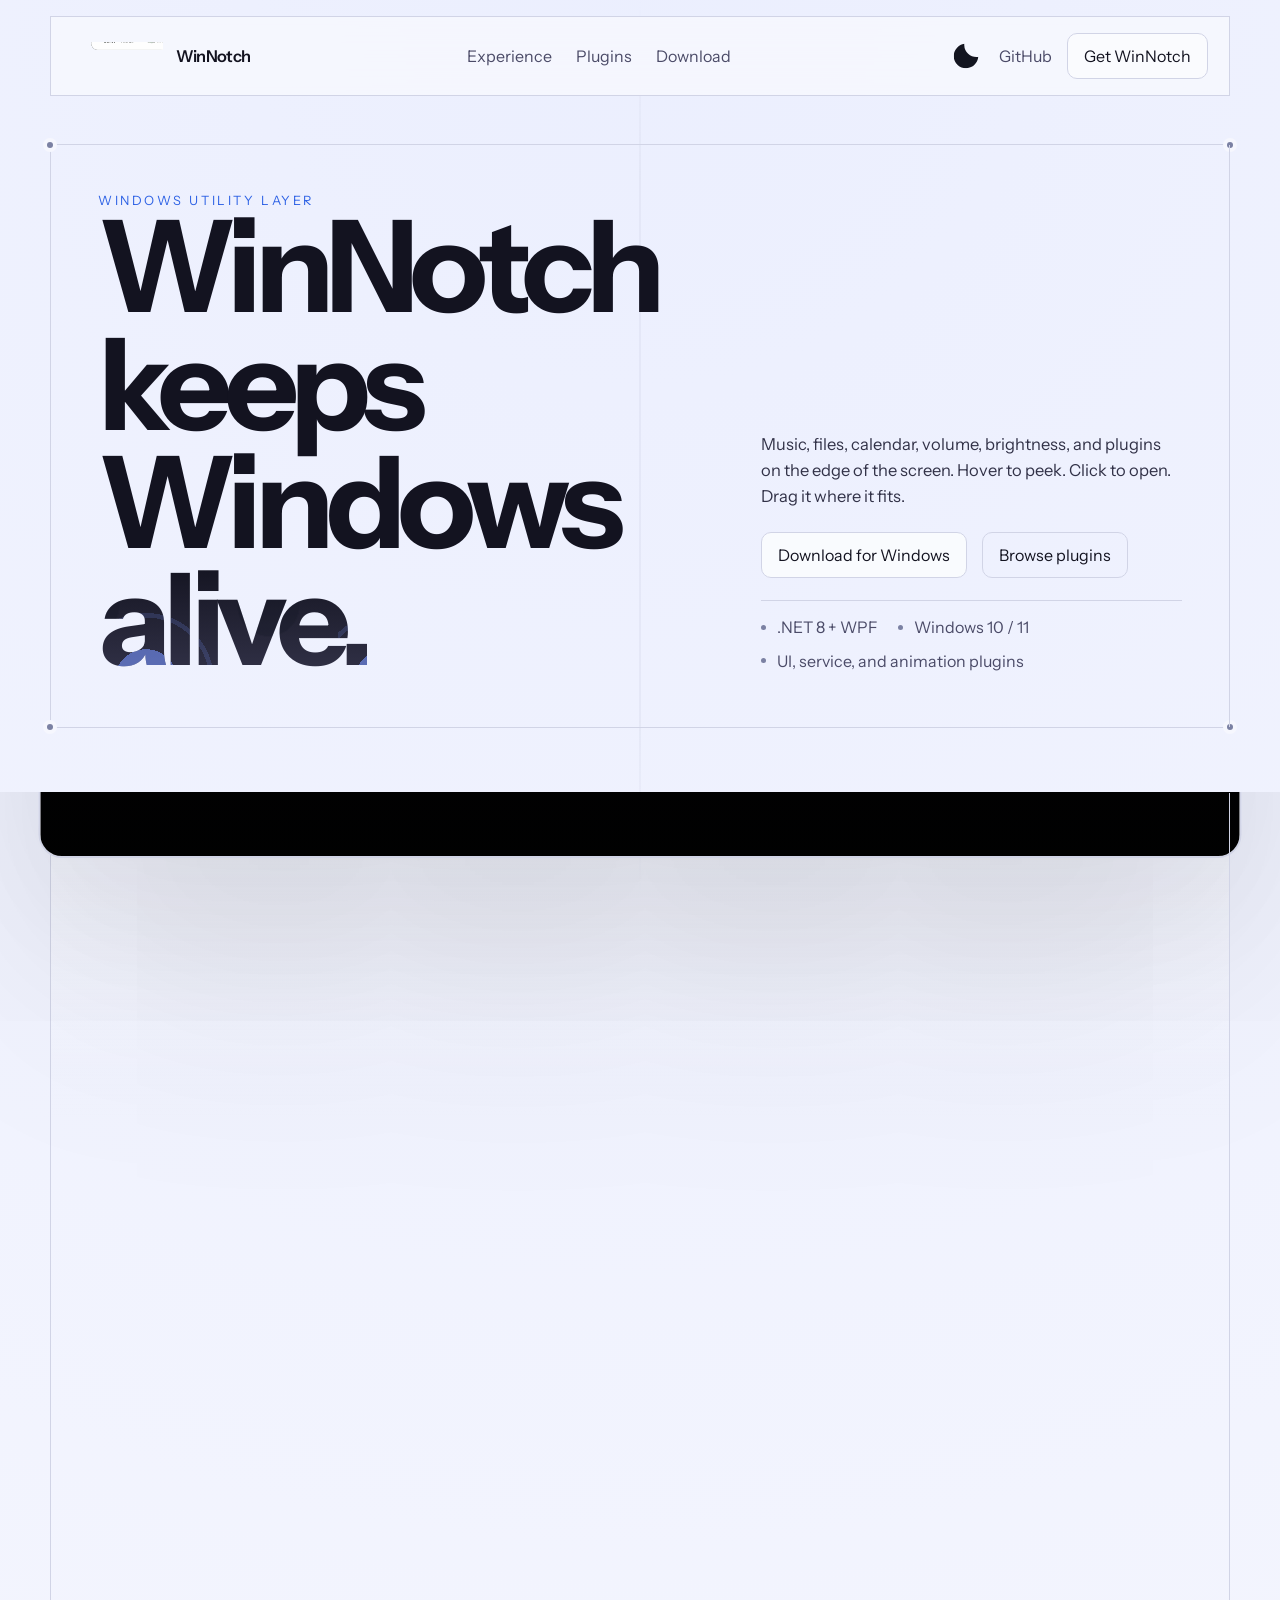
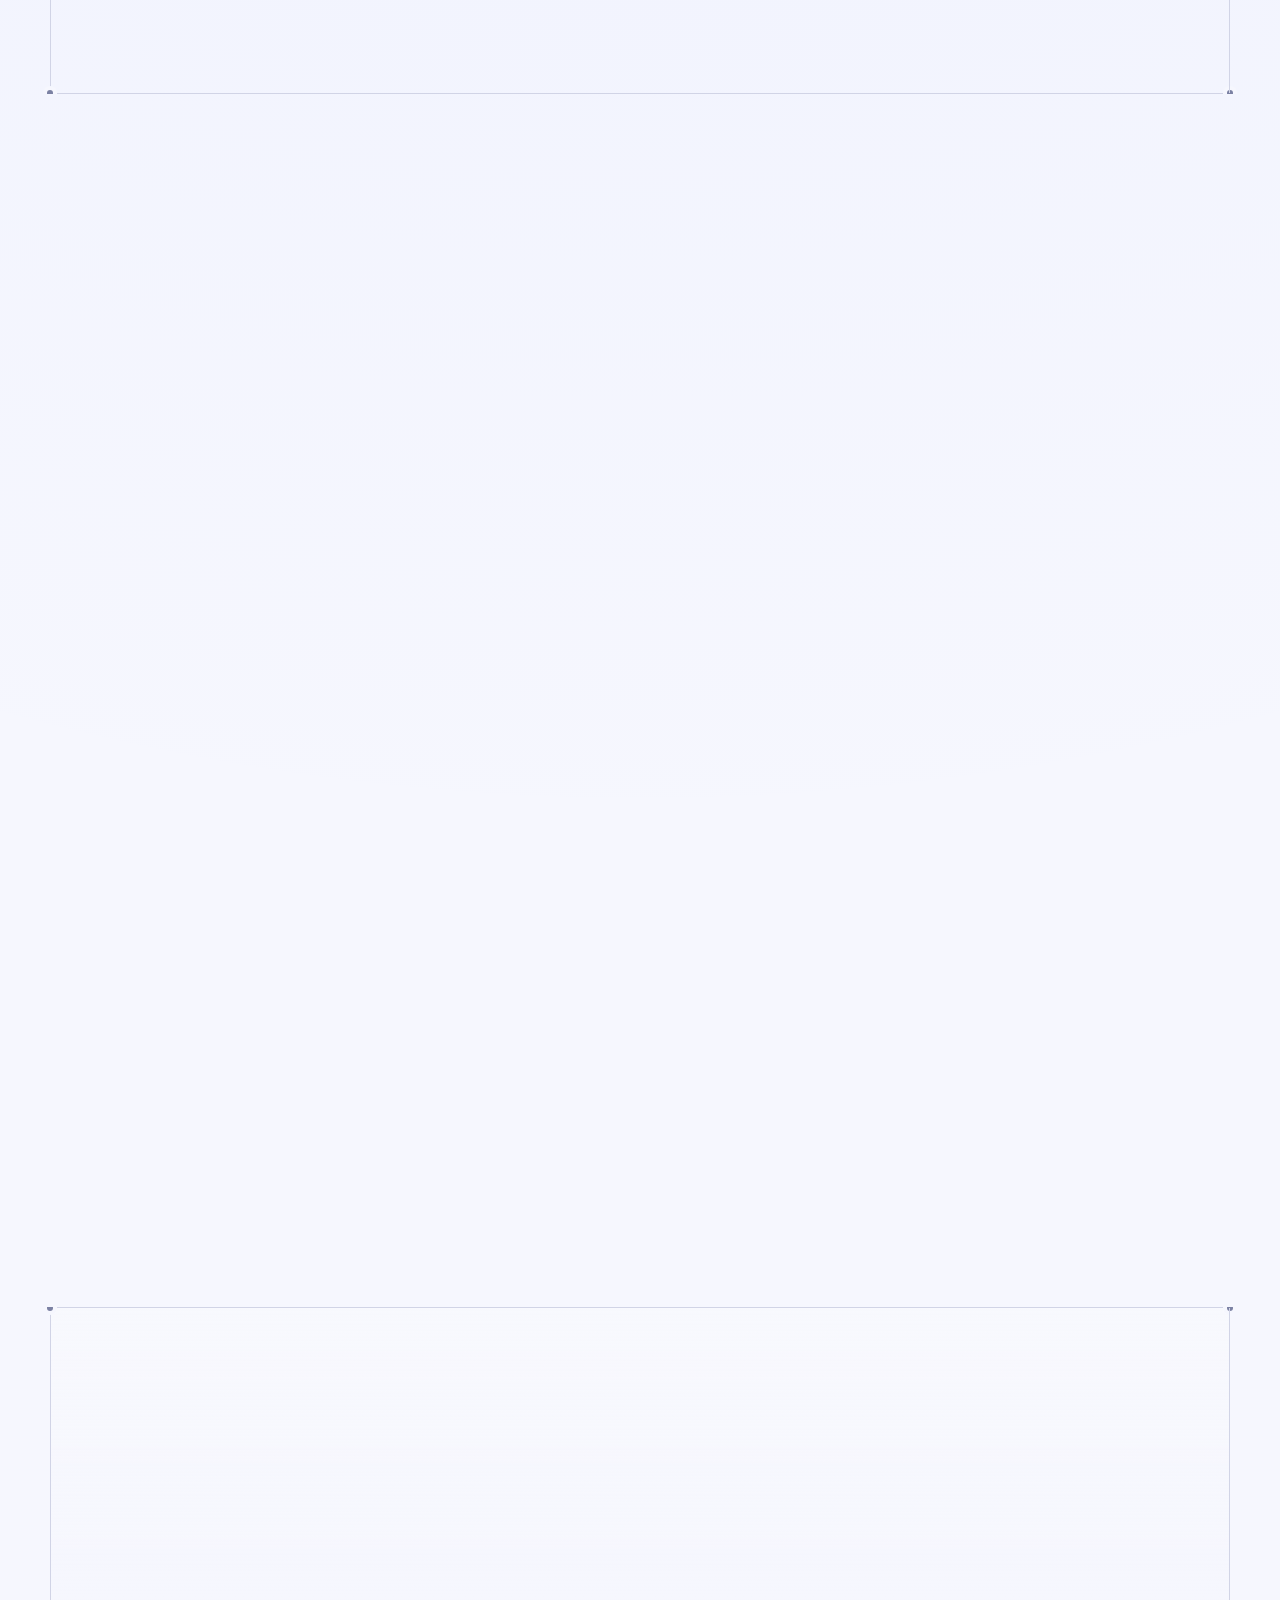
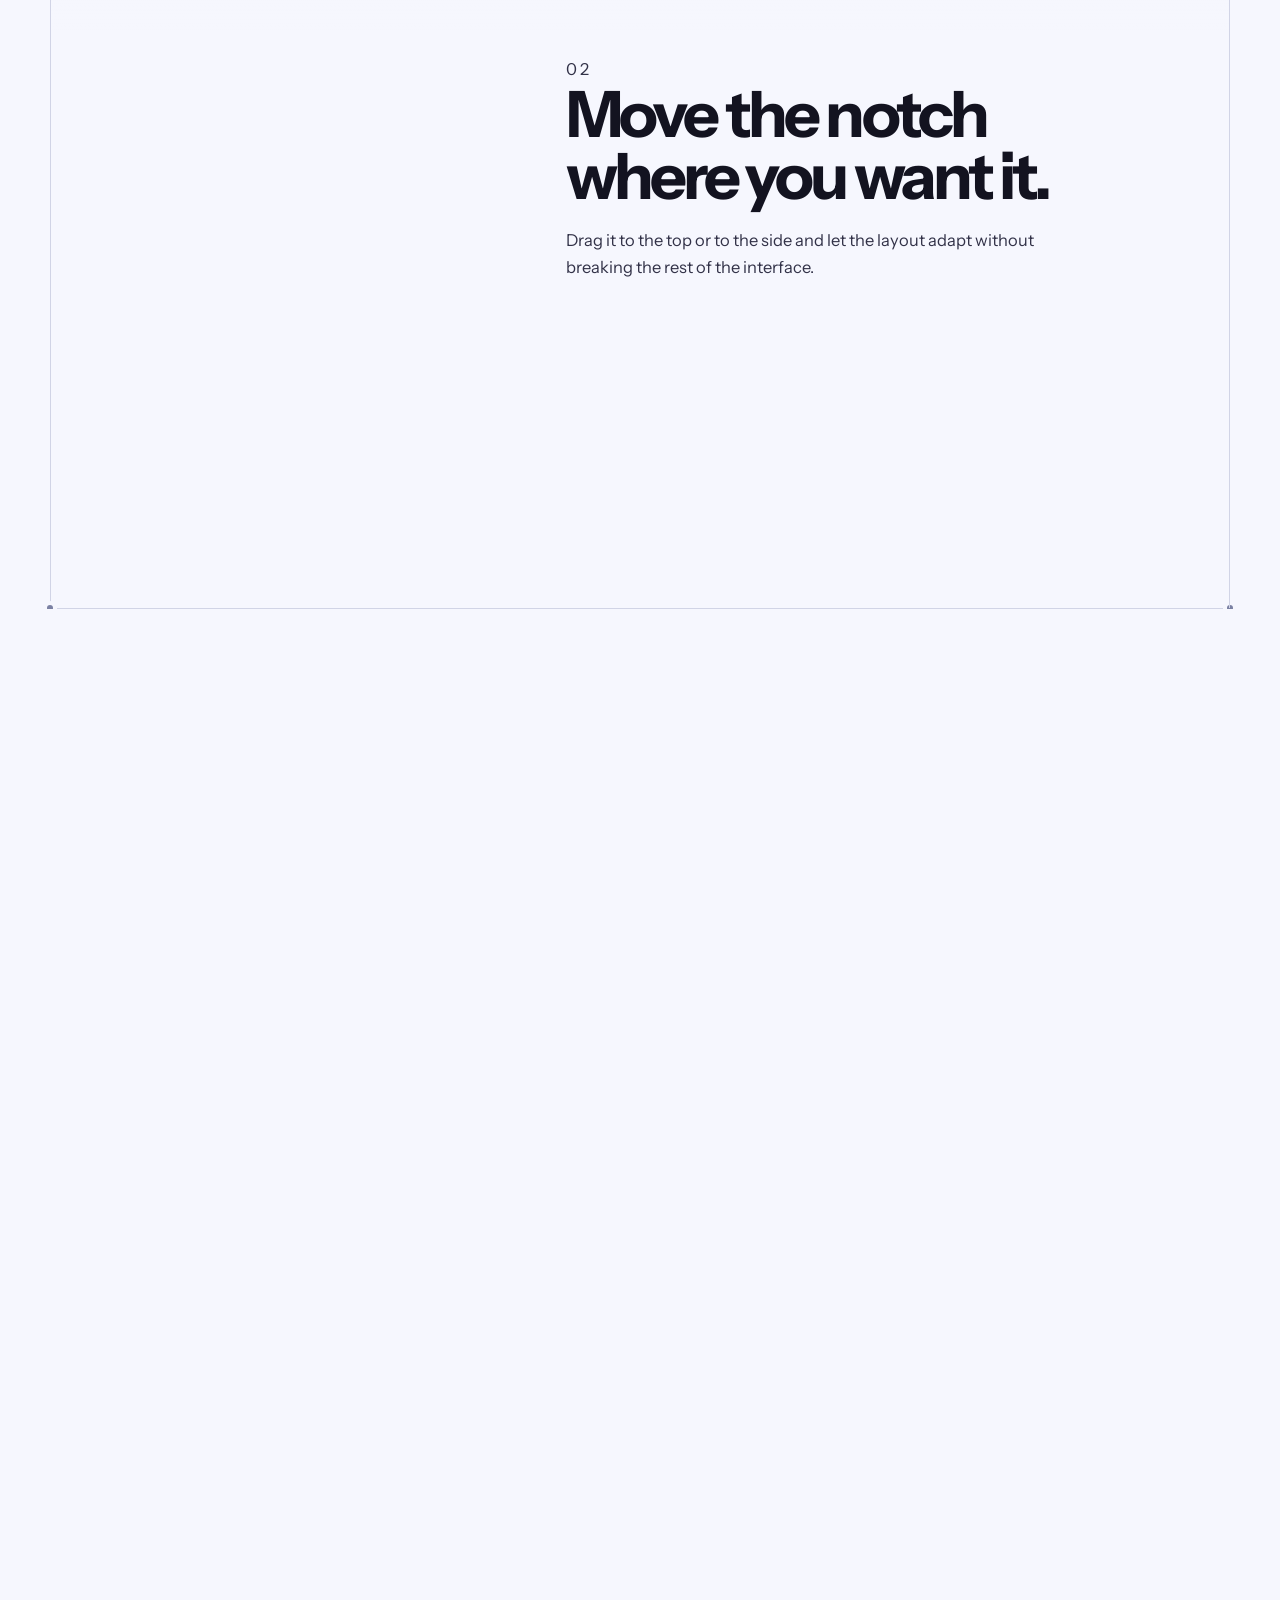
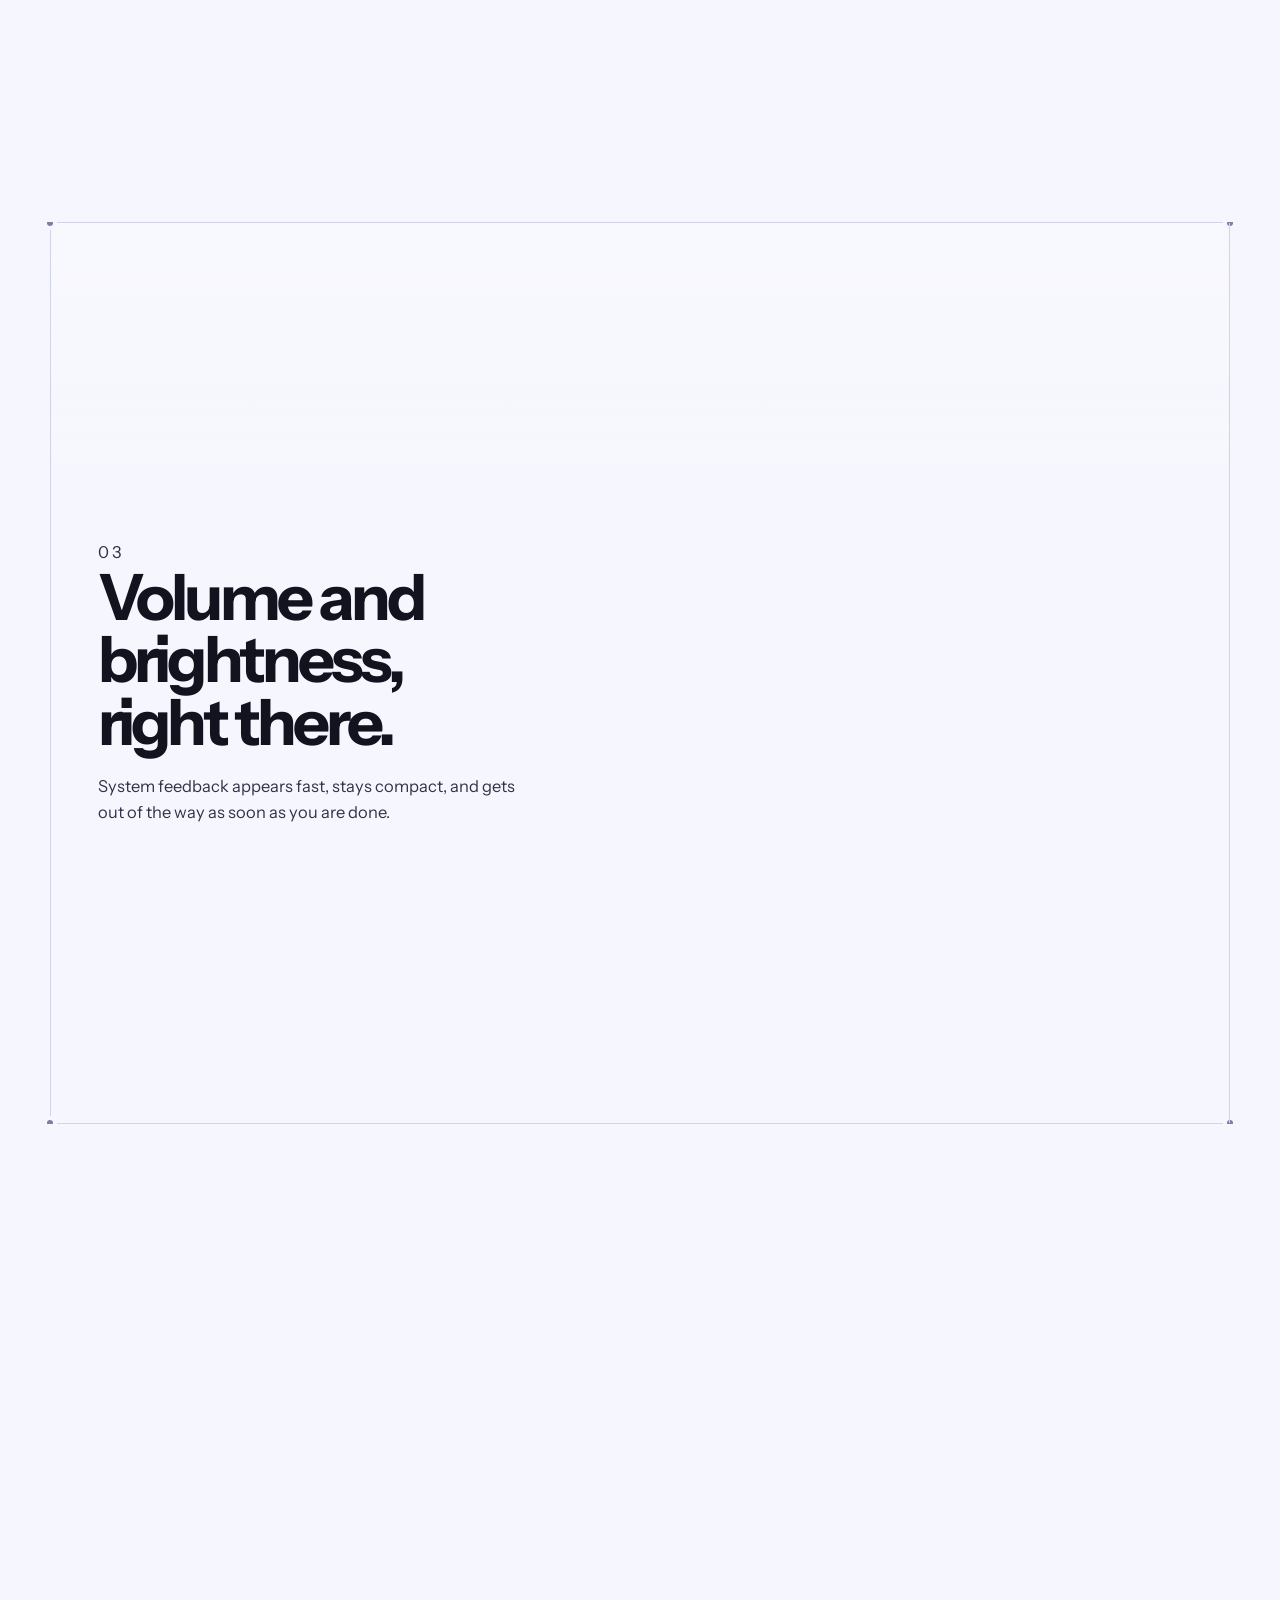
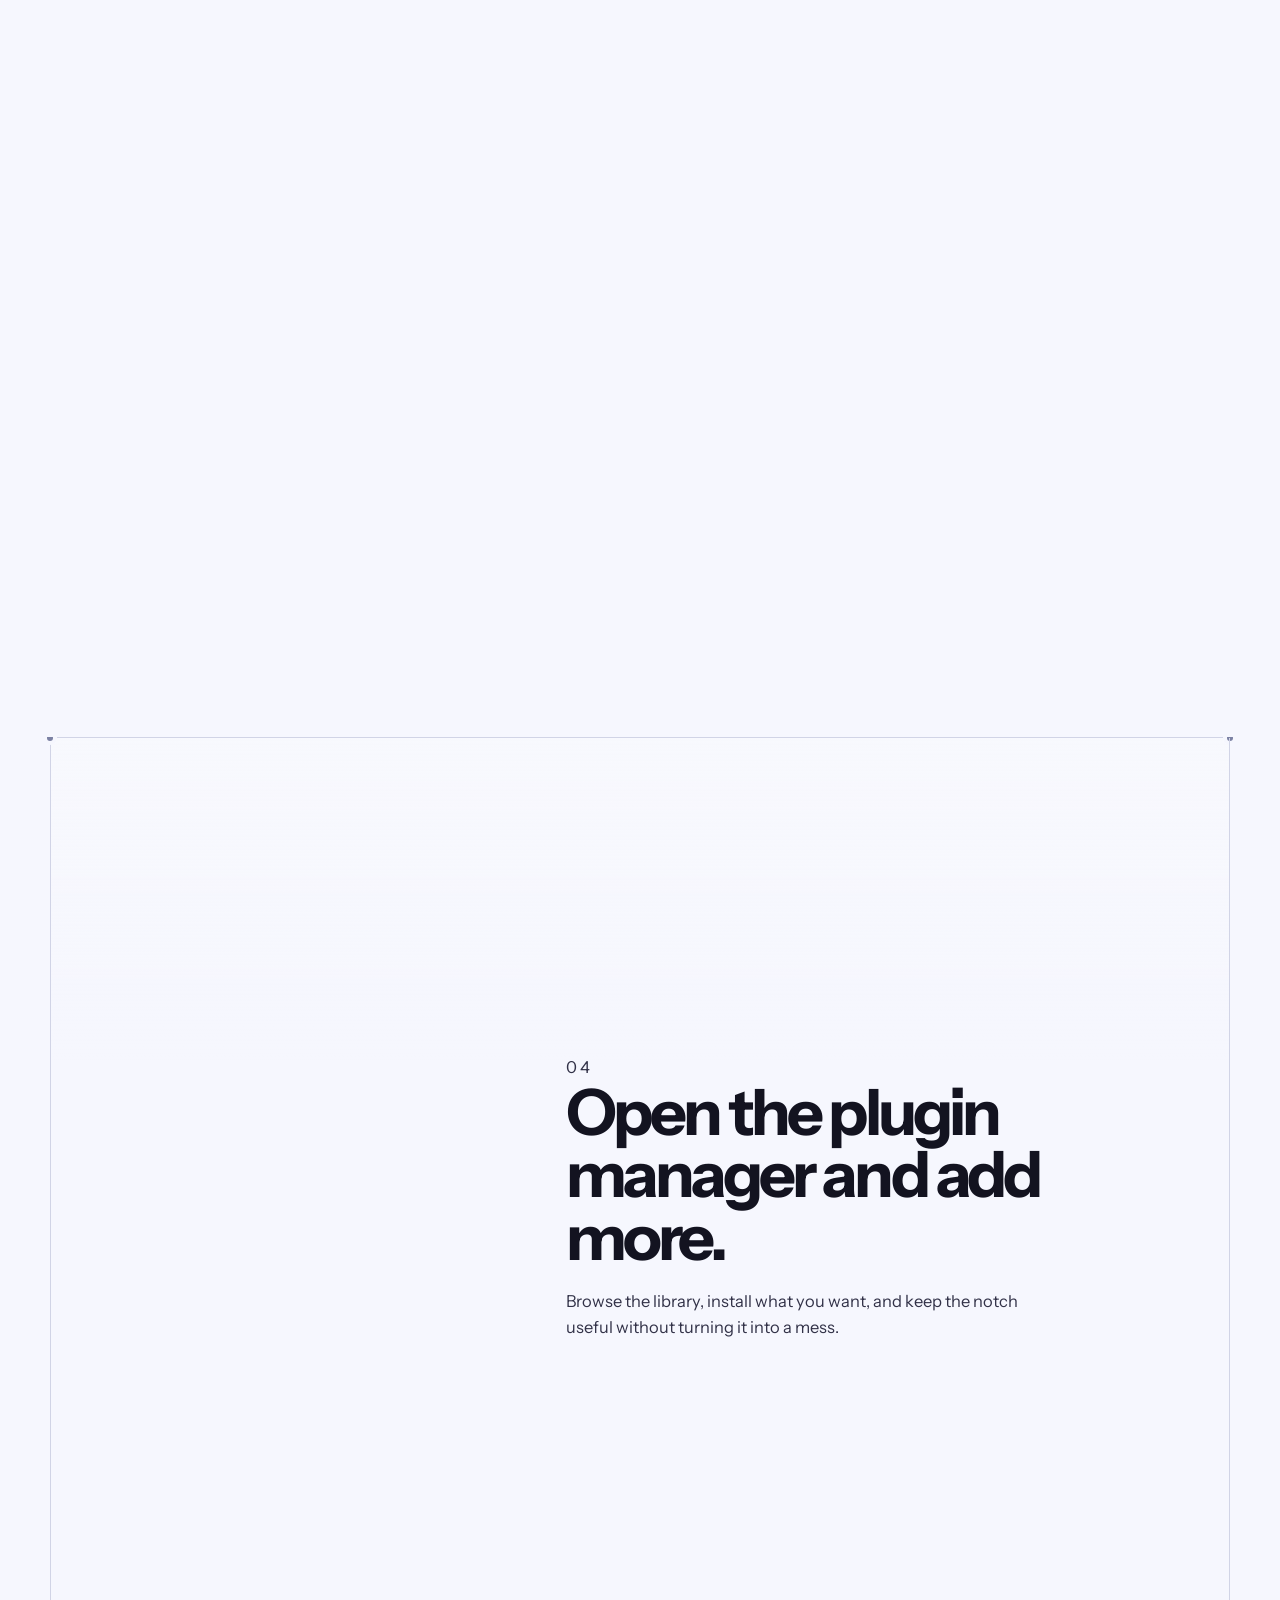
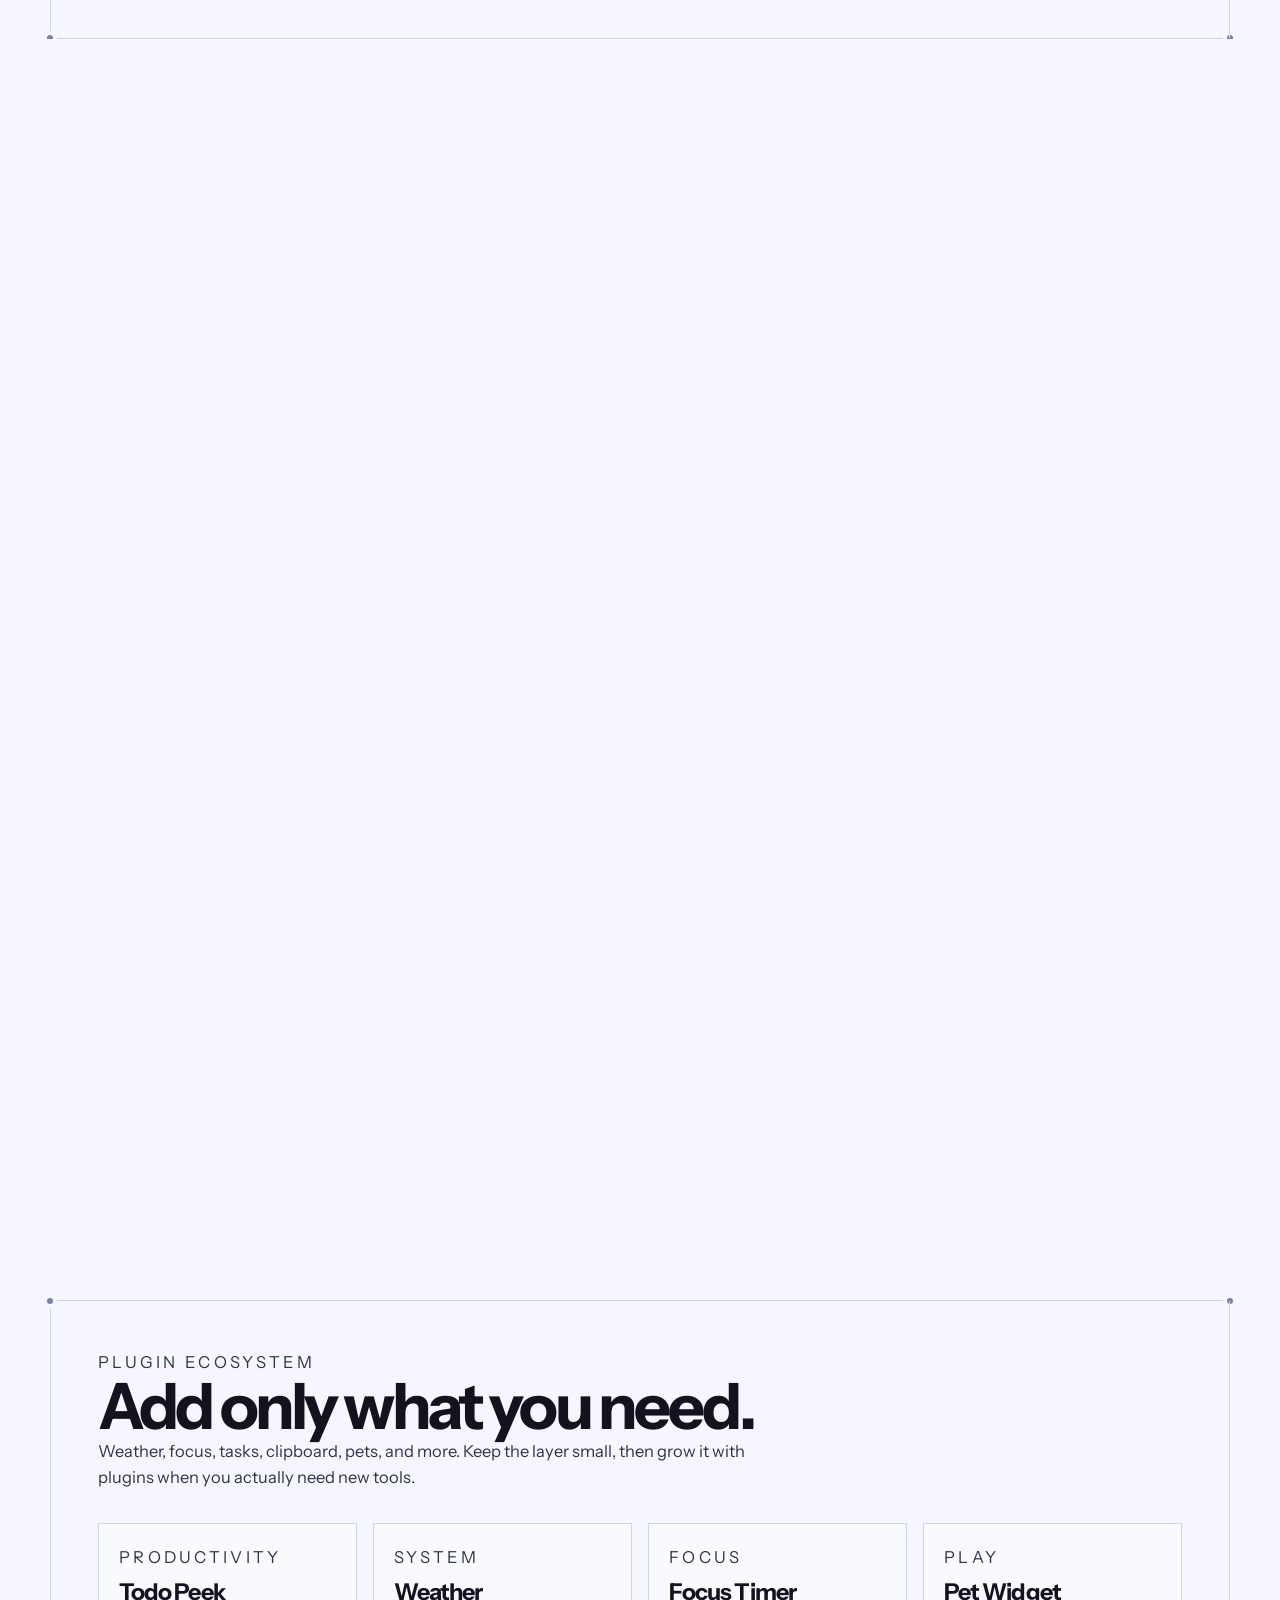
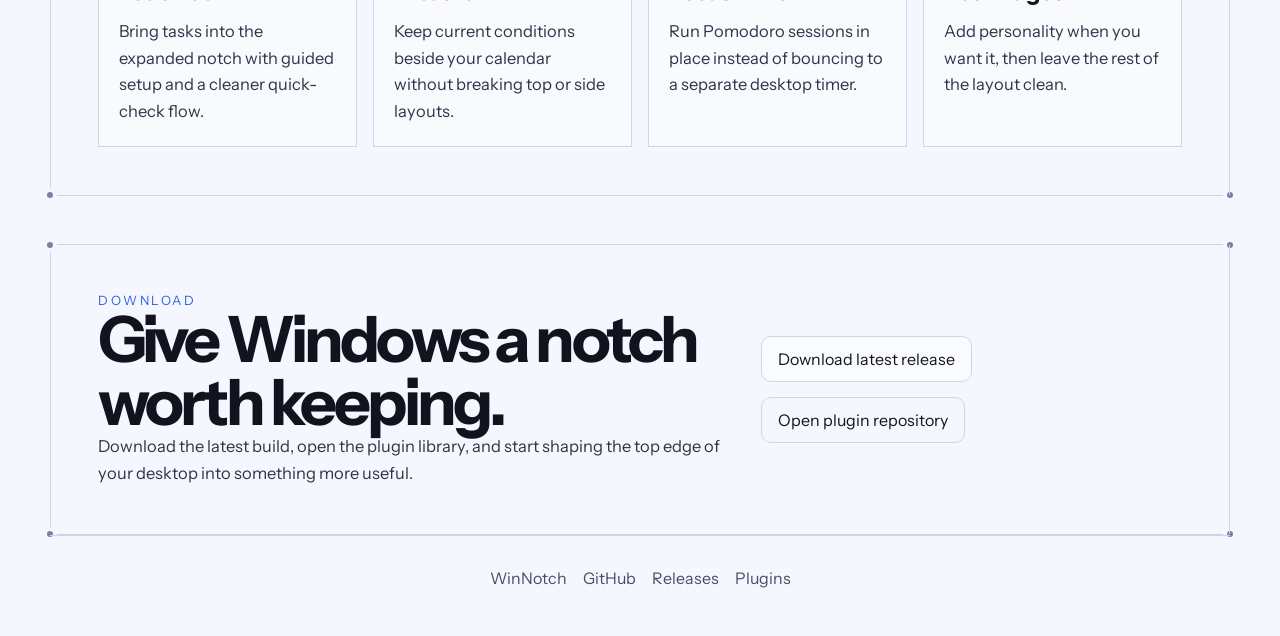
==== commit fce24c4d: "Refine site video framing" ====
--- a/docs/index.html
+++ b/docs/index.html
@@ -90,7 +90,7 @@
         </section>
 
         <section id="experience" class="story">
-            <article class="story-scene" data-story-scene>
+            <article id="scene-1" class="story-scene" data-story-scene>
                 <div class="story-stage">
                     <div class="story-stage__inner">
                         <div class="section-dots" aria-hidden="true">
@@ -110,14 +110,14 @@
                             </div>
 
                             <div class="story-media">
+                                <div class="story-media__meta">
+                                    <span>Live preview</span>
+                                    <span>Hover + click</span>
+                                </div>
+
                                 <div class="story-media__frame">
-                                    <div class="story-media__meta">
-                                        <span>Live preview</span>
-                                        <span>Hover + click</span>
-                                    </div>
-
                                     <div class="video-shell">
-                                        <video class="demo-video" autoplay muted playsinline preload="metadata" data-start="1.4" data-title="Hover and open demo">
+                                        <video class="demo-video" autoplay muted playsinline preload="metadata" data-start="1.4" data-position="center top" data-title="Hover and open demo">
                                             <source src="./assets/videos/hover-open.mp4" type="video/mp4">
                                         </video>
                                     </div>
@@ -128,7 +128,7 @@
                 </div>
             </article>
 
-            <article class="story-scene story-scene--reverse" data-story-scene>
+            <article id="scene-2" class="story-scene story-scene--reverse" data-story-scene>
                 <div class="story-stage">
                     <div class="story-stage__inner">
                         <div class="section-dots" aria-hidden="true">
@@ -148,12 +148,12 @@
                             </div>
 
                             <div class="story-media">
+                                <div class="story-media__meta">
+                                    <span>Placement</span>
+                                    <span>Top or side</span>
+                                </div>
+
                                 <div class="story-media__frame">
-                                    <div class="story-media__meta">
-                                        <span>Placement</span>
-                                        <span>Top or side</span>
-                                    </div>
-
                                     <div class="video-shell">
                                         <video class="demo-video" autoplay muted playsinline preload="metadata" data-start="3.0" data-title="Drag and position demo">
                                             <source src="./assets/videos/drag-position.mp4" type="video/mp4">
@@ -166,7 +166,7 @@
                 </div>
             </article>
 
-            <article class="story-scene" data-story-scene>
+            <article id="scene-3" class="story-scene" data-story-scene>
                 <div class="story-stage">
                     <div class="story-stage__inner">
                         <div class="section-dots" aria-hidden="true">
@@ -186,14 +186,14 @@
                             </div>
 
                             <div class="story-media">
+                                <div class="story-media__meta">
+                                    <span>System controls</span>
+                                    <span>Volume + brightness</span>
+                                </div>
+
                                 <div class="story-media__frame">
-                                    <div class="story-media__meta">
-                                        <span>System controls</span>
-                                        <span>Volume + brightness</span>
-                                    </div>
-
                                     <div class="video-shell">
-                                        <video class="demo-video" autoplay muted playsinline preload="metadata" data-start="0" data-title="Volume and brightness demo">
+                                        <video class="demo-video" autoplay muted playsinline preload="metadata" data-start="0" data-fit="contain" data-shell="hud" data-position="center center" data-title="Volume and brightness demo">
                                             <source src="./assets/videos/volume-brightness.mp4" type="video/mp4">
                                         </video>
                                     </div>
@@ -204,7 +204,7 @@
                 </div>
             </article>
 
-            <article class="story-scene story-scene--reverse" data-story-scene>
+            <article id="scene-4" class="story-scene story-scene--reverse" data-story-scene>
                 <div class="story-stage">
                     <div class="story-stage__inner">
                         <div class="section-dots" aria-hidden="true">
@@ -224,12 +224,12 @@
                             </div>
 
                             <div class="story-media">
+                                <div class="story-media__meta">
+                                    <span>Plugin manager</span>
+                                    <span>Library + install flow</span>
+                                </div>
+
                                 <div class="story-media__frame">
-                                    <div class="story-media__meta">
-                                        <span>Plugin manager</span>
-                                        <span>Library + install flow</span>
-                                    </div>
-
                                     <div class="video-shell">
                                         <video class="demo-video" autoplay muted playsinline preload="metadata" data-start="1.3" data-title="Plugin manager demo">
                                             <source src="./assets/videos/plugin-manager.mp4" type="video/mp4">
--- a/docs/styles.css
+++ b/docs/styles.css
@@ -530,6 +530,8 @@
 }
 
 .story-media {
+    display: grid;
+    gap: 0.8rem;
     will-change: transform, box-shadow, border-radius;
     transform-origin: center center;
 }
@@ -546,8 +548,7 @@
     display: flex;
     justify-content: space-between;
     gap: 0.8rem;
-    padding: 0.95rem 1rem;
-    border-bottom: 1px solid var(--line-color);
+    padding: 0 0.15rem;
     color: var(--text-color-muted);
     font-size: 0.88rem;
 }
@@ -555,8 +556,8 @@
 .video-shell {
     position: relative;
     overflow: hidden;
-    aspect-ratio: 16 / 10;
-    background: #090b11;
+    aspect-ratio: var(--shell-ratio, 16 / 10);
+    background: linear-gradient(180deg, rgba(11, 13, 19, 0.98), rgba(17, 20, 28, 0.92));
 }
 
 .video-shell::after {
@@ -572,8 +573,26 @@
     width: 100%;
     height: 100%;
     object-fit: cover;
+    object-position: var(--video-position, center center);
     background: #000;
     pointer-events: none;
+}
+
+.demo-video[data-fit="contain"] {
+    object-fit: contain;
+}
+
+.video-shell--hud {
+    --shell-ratio: 16 / 6;
+    display: grid;
+    place-items: center;
+    background:
+        linear-gradient(180deg, rgba(250, 251, 255, 0.98), rgba(233, 240, 251, 0.96) 70%, rgba(210, 224, 245, 0.96) 100%);
+}
+
+html.dark .video-shell--hud {
+    background:
+        linear-gradient(180deg, rgba(20, 24, 34, 0.98), rgba(22, 27, 39, 0.96) 70%, rgba(29, 39, 57, 0.96) 100%);
 }
 
 .ecosystem,
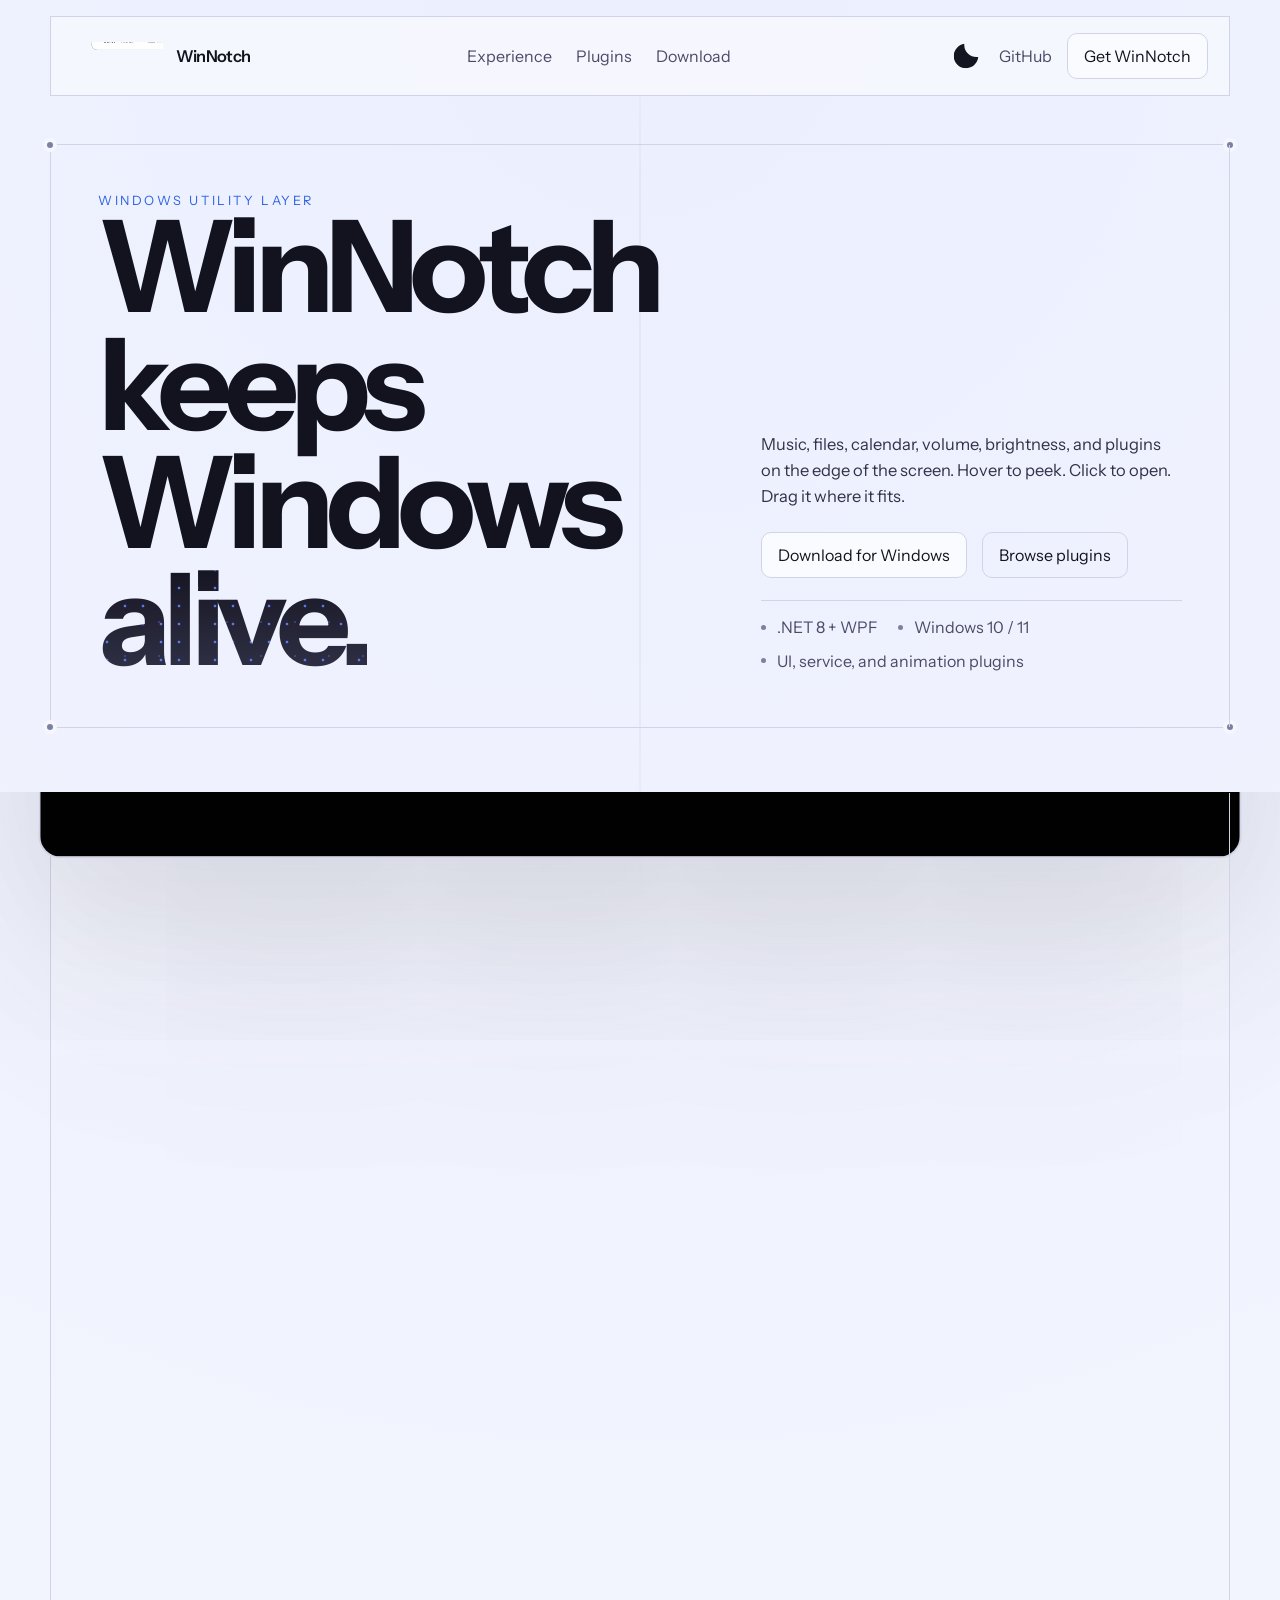
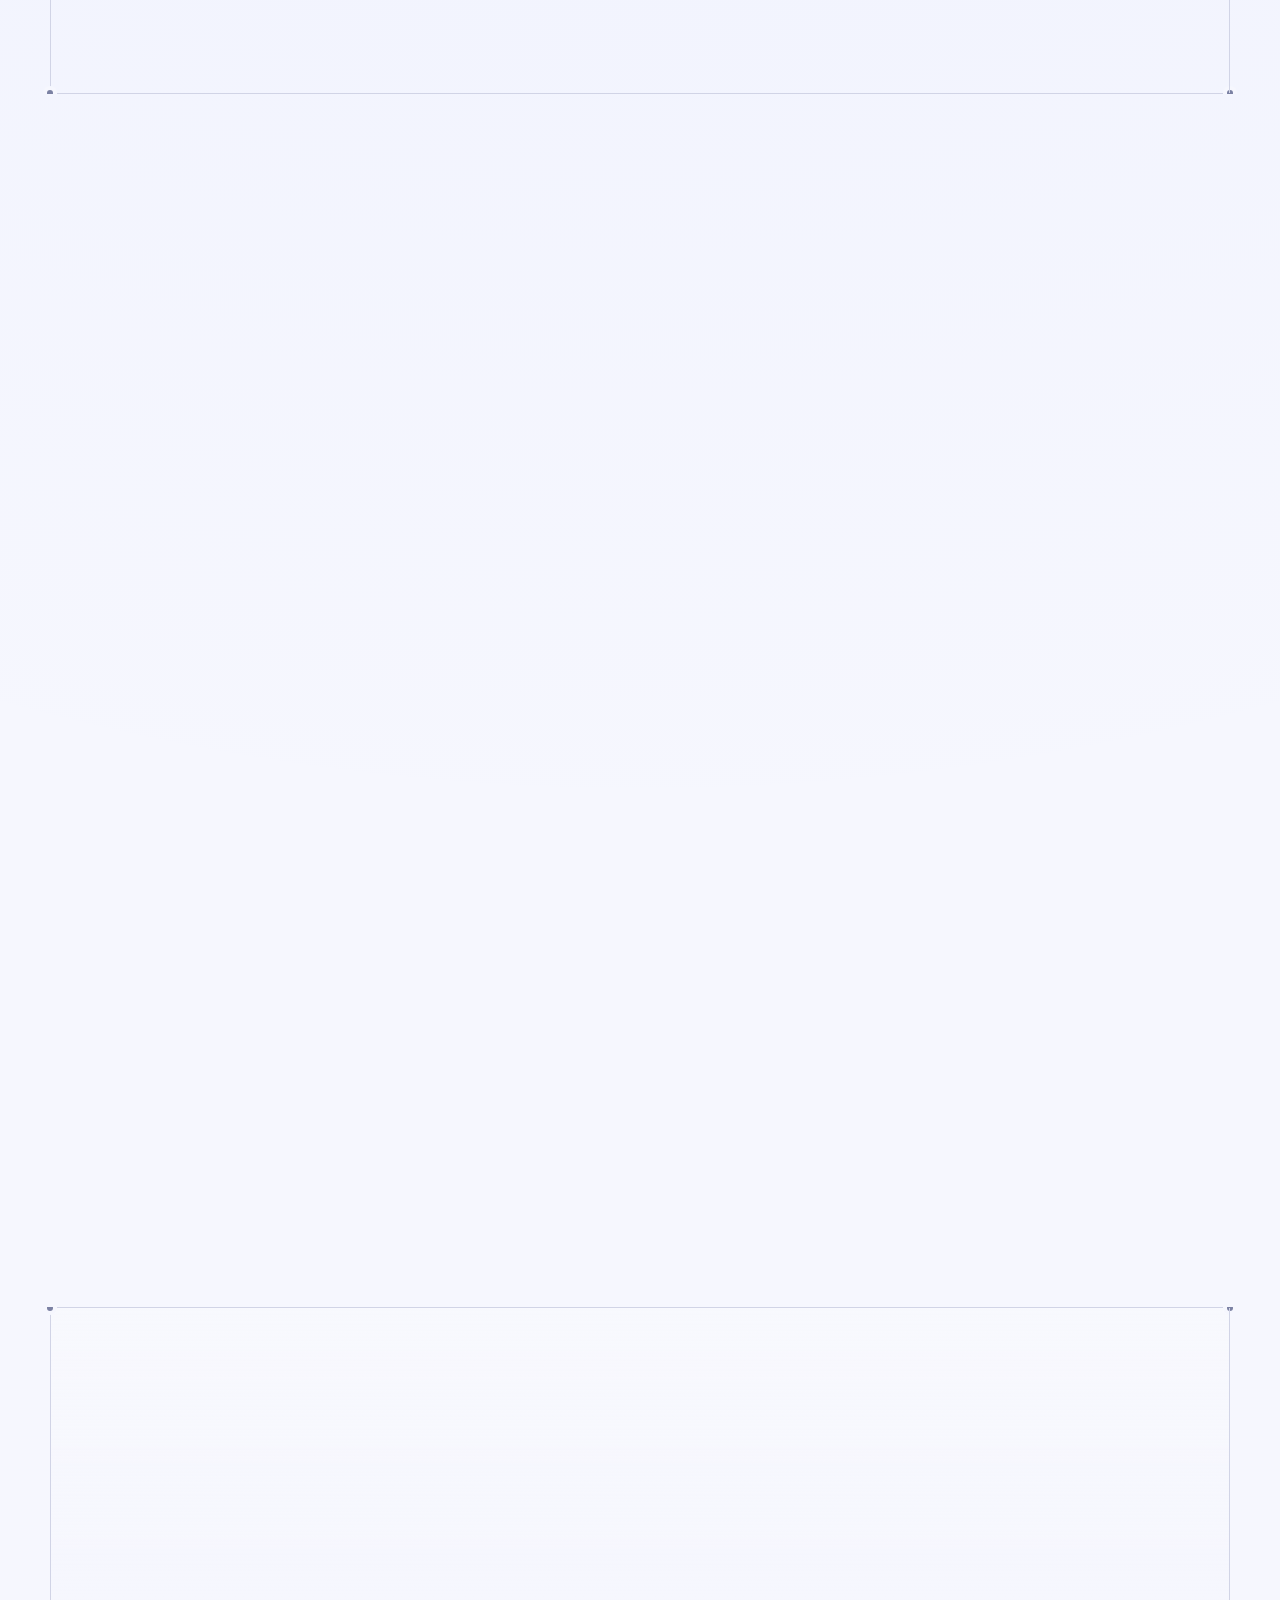
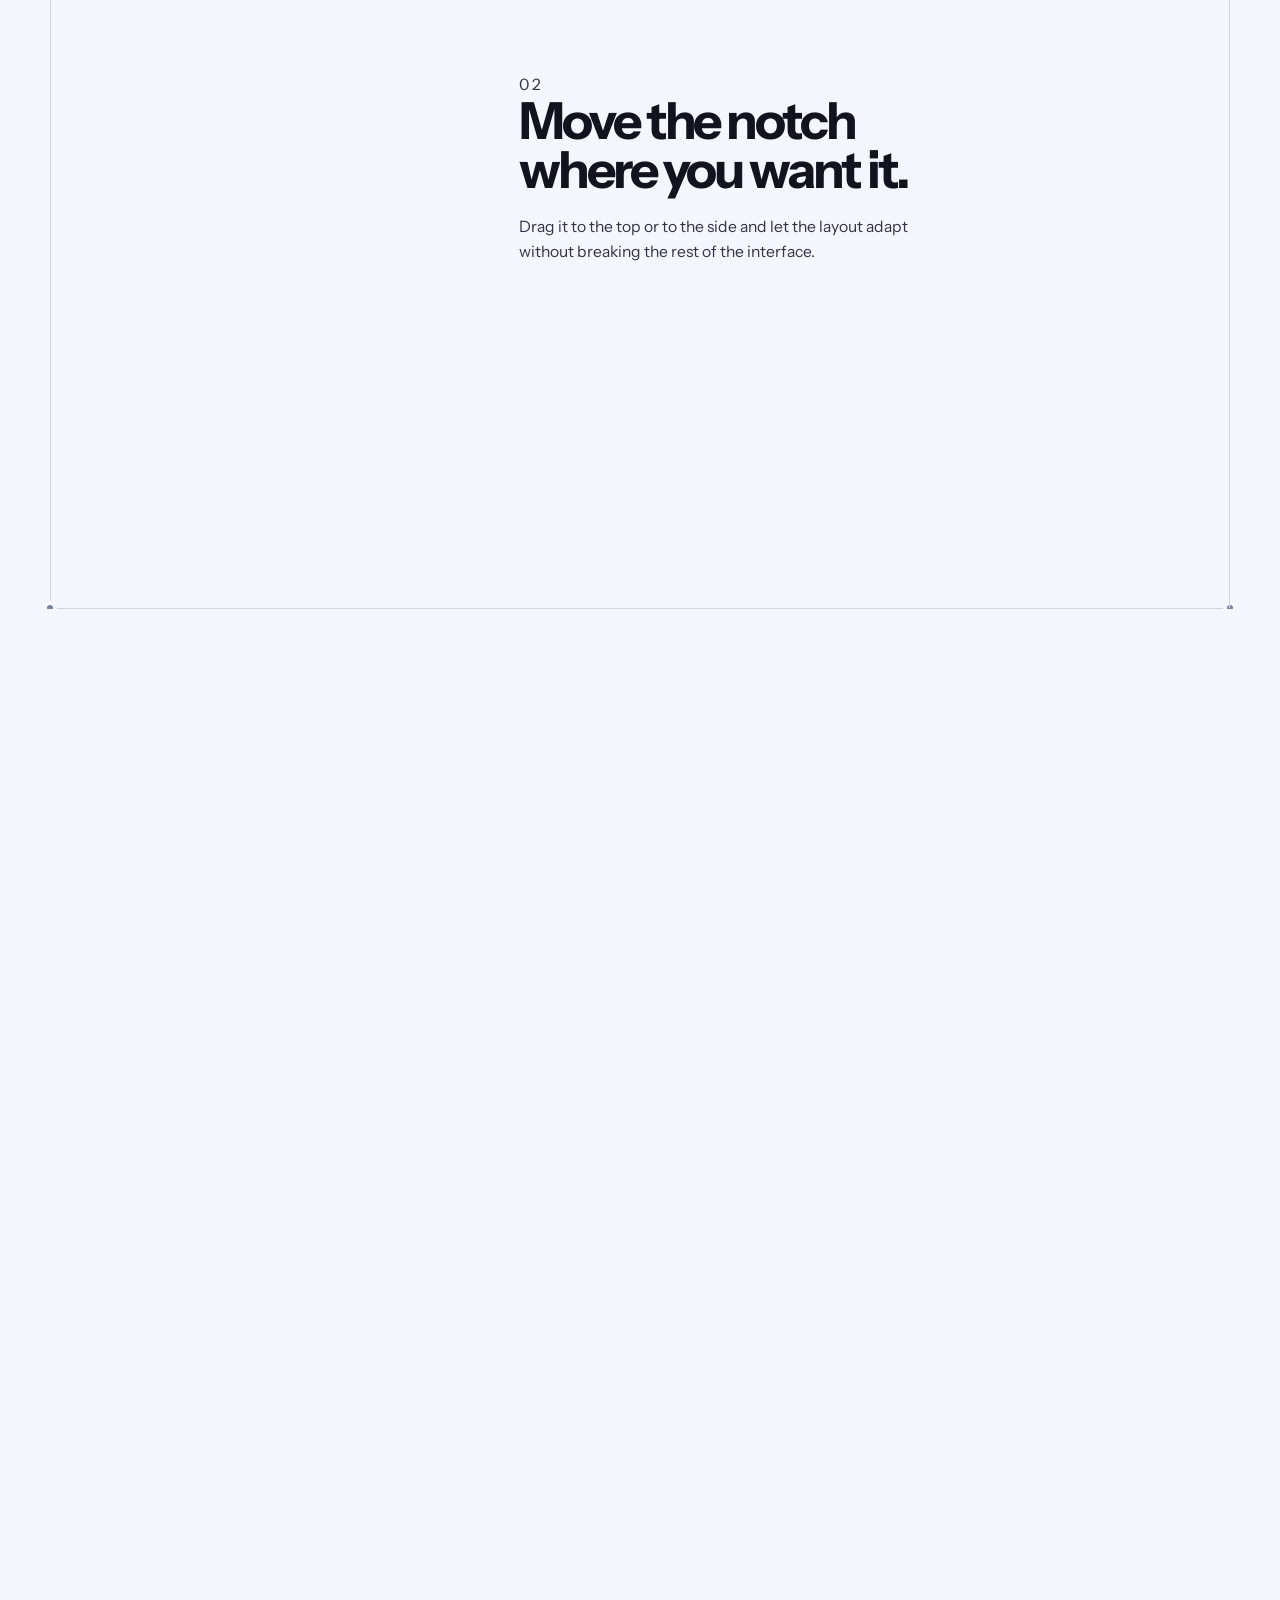
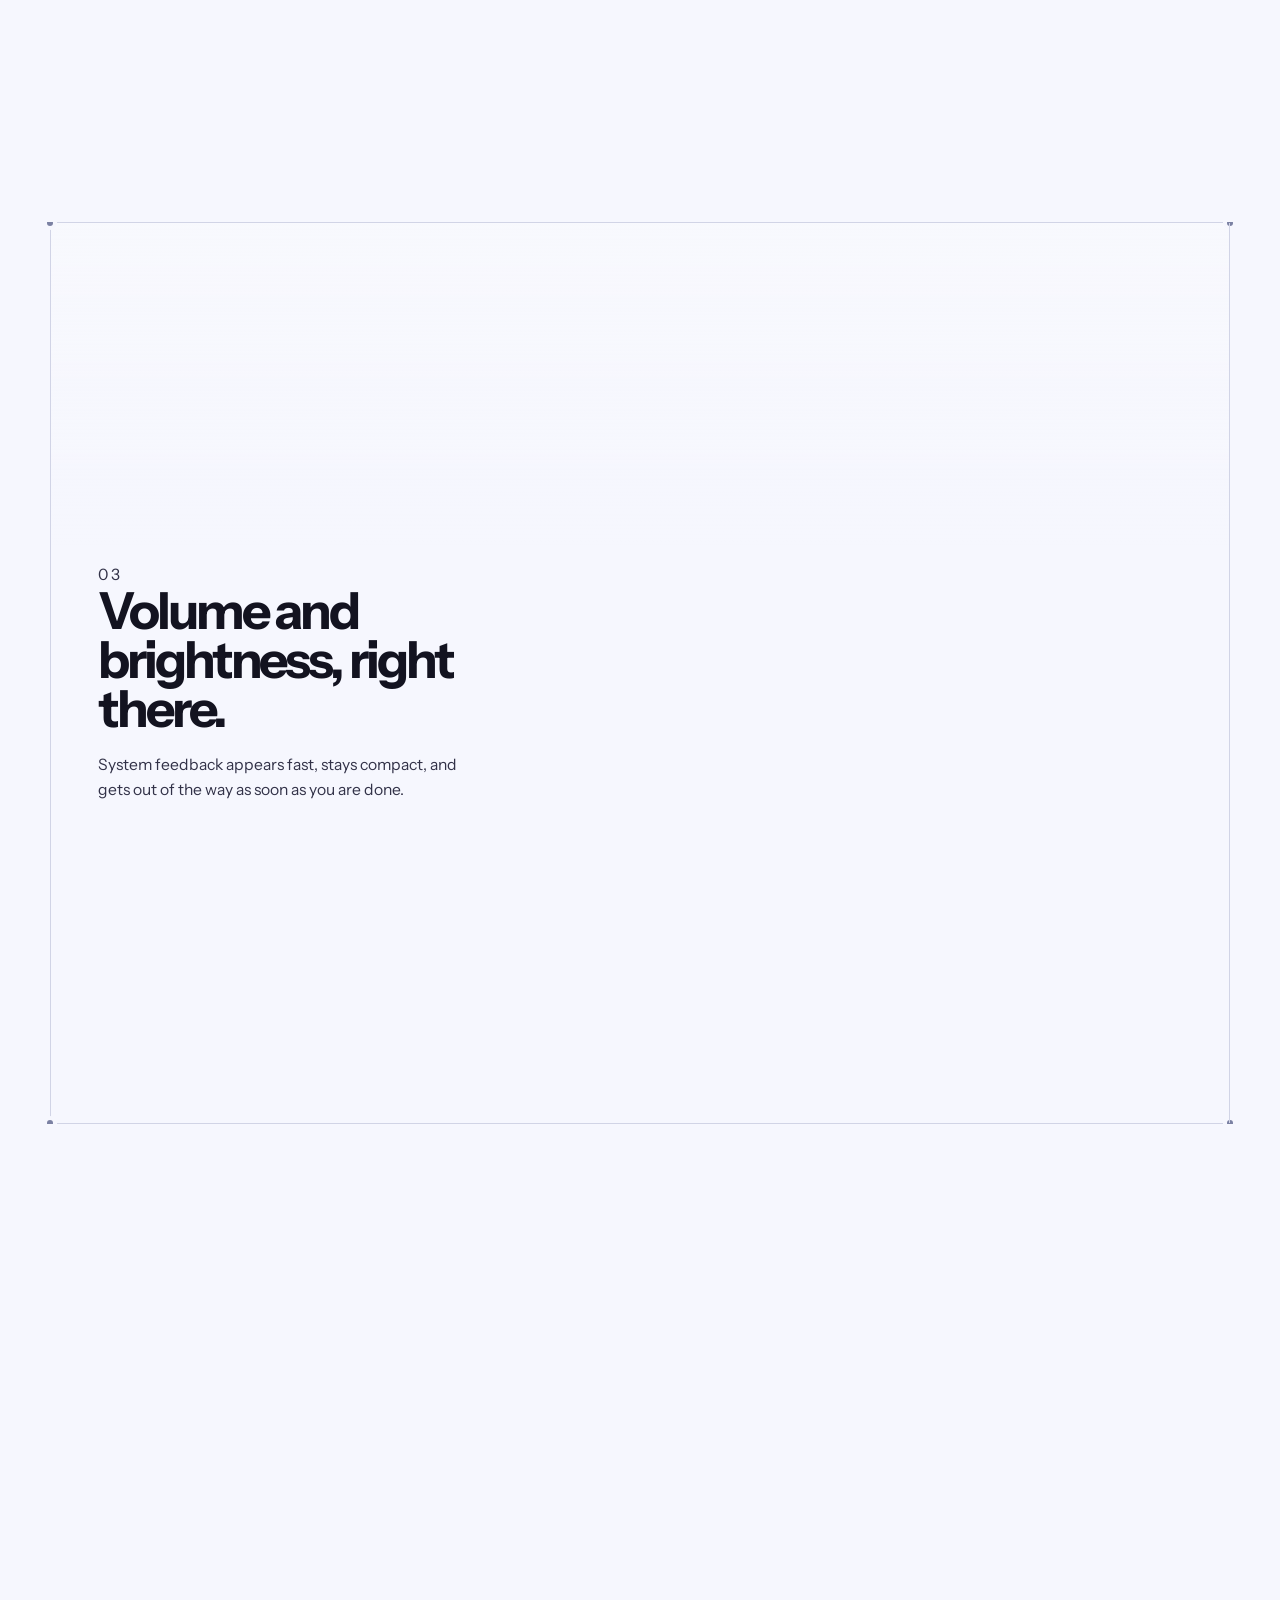
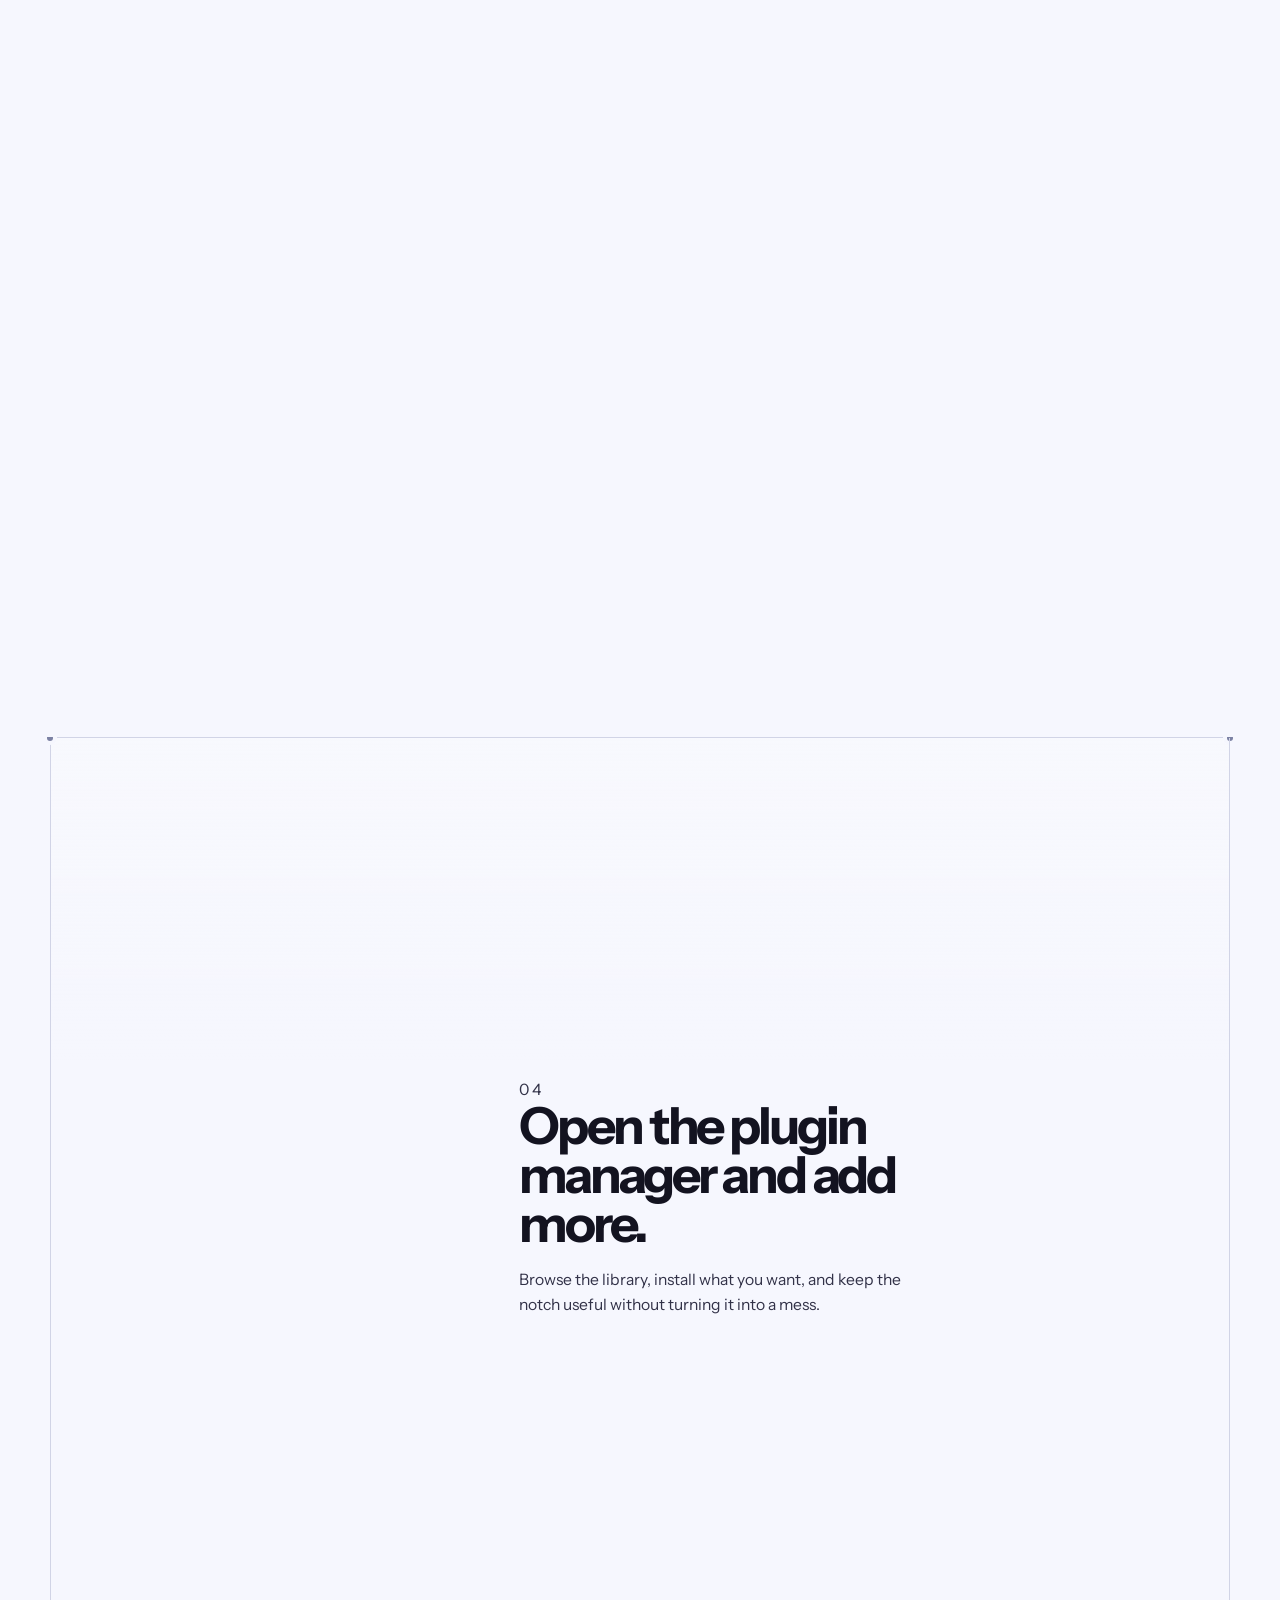
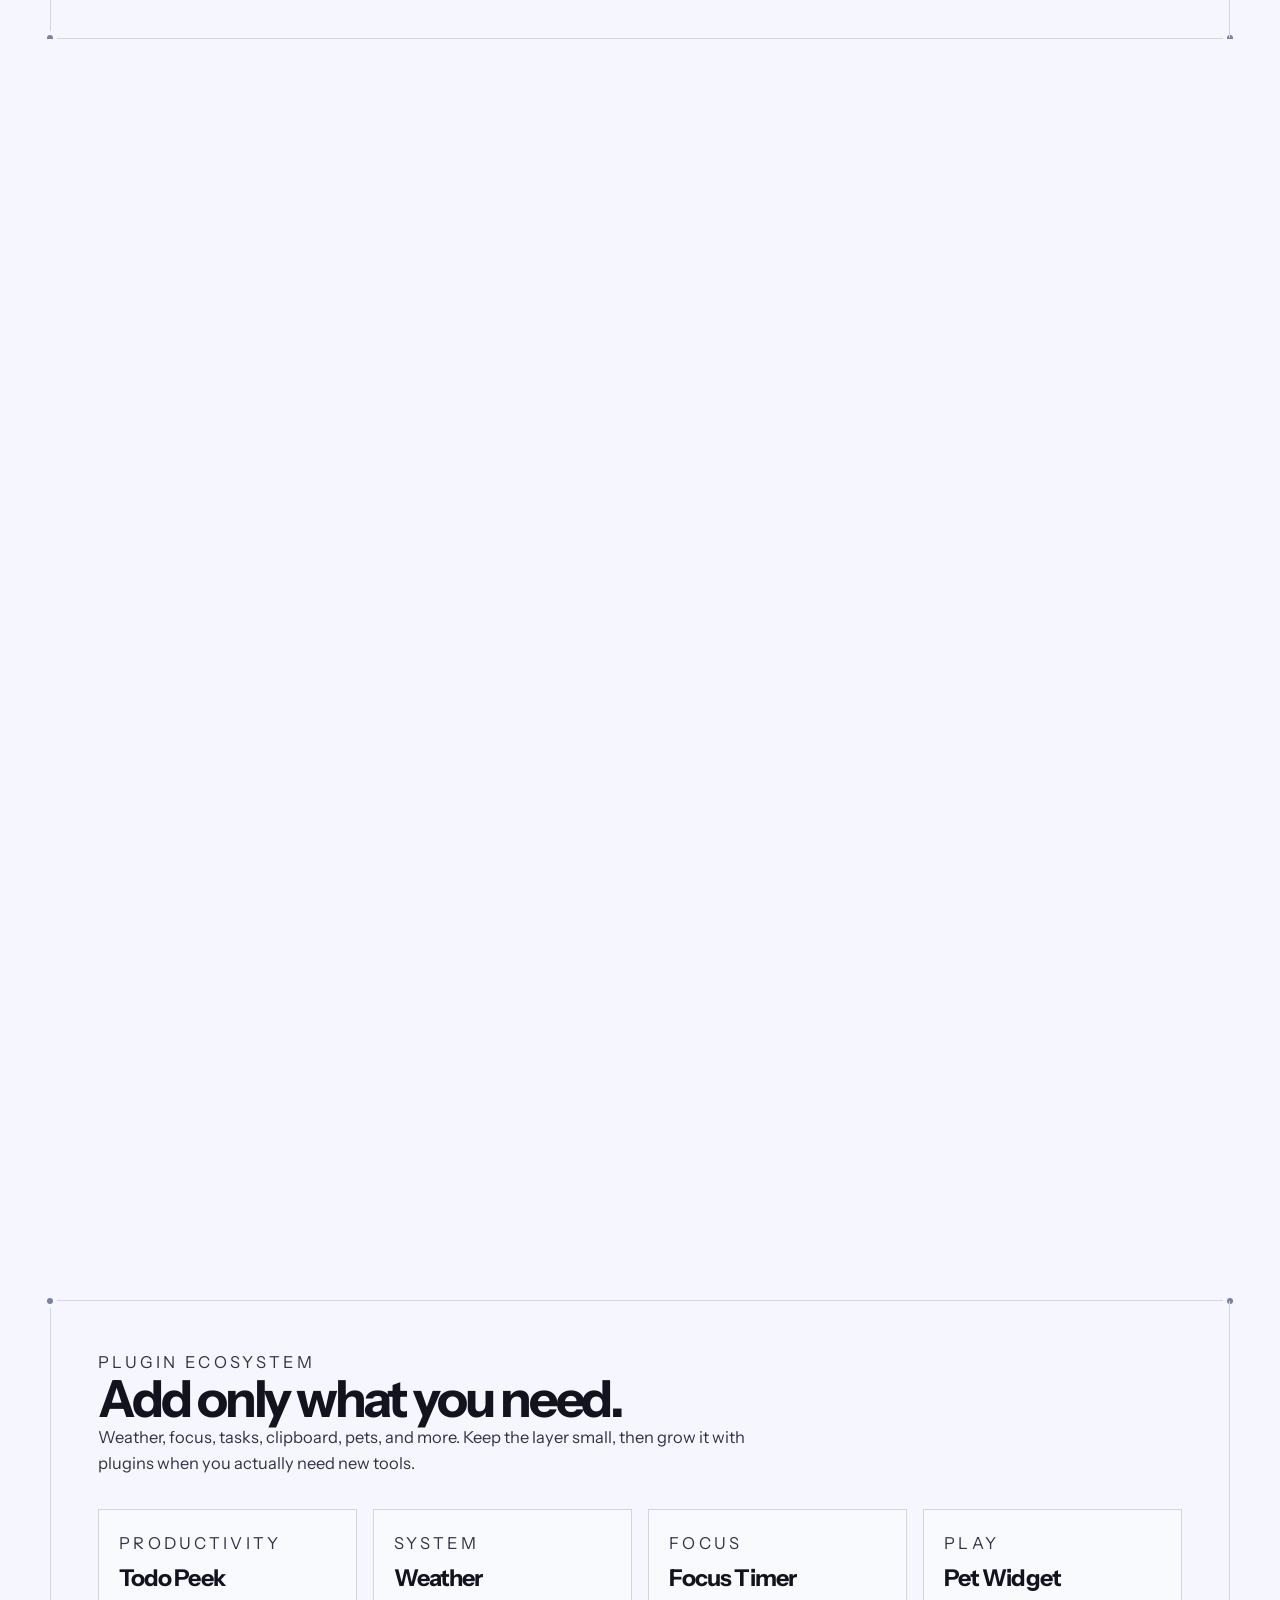
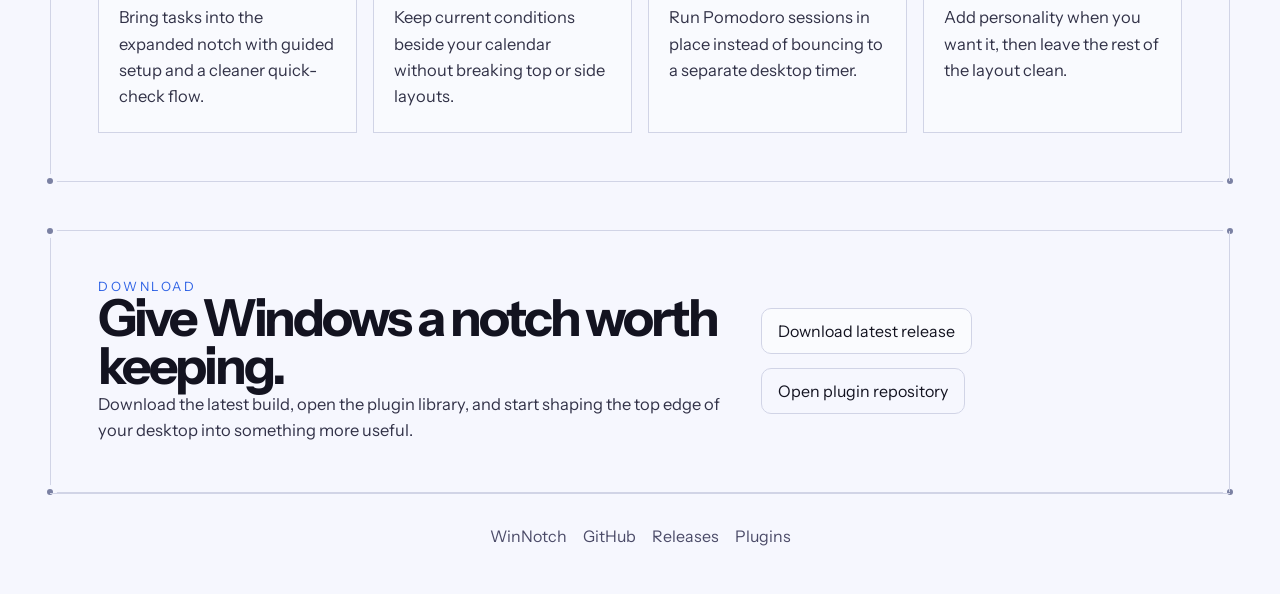
==== commit b7cd0a91: "Tune Pages media layout and hero texture" ====
--- a/docs/index.html
+++ b/docs/index.html
@@ -193,7 +193,7 @@
 
                                 <div class="story-media__frame">
                                     <div class="video-shell">
-                                        <video class="demo-video" autoplay muted playsinline preload="metadata" data-start="0" data-fit="contain" data-shell="hud" data-position="center center" data-title="Volume and brightness demo">
+                                        <video class="demo-video" autoplay muted playsinline preload="metadata" data-start="0" data-shell="hud" data-position="center center" data-title="Volume and brightness demo">
                                             <source src="./assets/videos/volume-brightness.mp4" type="video/mp4">
                                         </video>
                                     </div>
--- a/docs/styles.css
+++ b/docs/styles.css
@@ -410,14 +410,14 @@
     display: inline-block;
     color: transparent;
     background-image:
-        radial-gradient(circle at 20% 50%, rgba(120, 149, 255, 0.6) 0 14%, transparent 14% 28%, rgba(120, 149, 255, 0.18) 28% 30%, transparent 30% 100%),
-        radial-gradient(circle at 70% 35%, rgba(14, 20, 32, 0.22) 0 18%, transparent 18% 100%),
+        radial-gradient(circle, rgba(99, 128, 255, 0.92) 0 1.5px, transparent 1.6px),
+        radial-gradient(circle, rgba(99, 128, 255, 0.32) 0 1.3px, transparent 1.4px),
         linear-gradient(180deg, var(--text-color-top) 0%, var(--text-color-bottom) 100%);
-    background-size: 240px 240px, 180px 180px, 100% 100%;
-    background-position: 0 0, 50% 30%, 0 0;
+    background-size: 18px 18px, 34px 34px, 100% 100%;
+    background-position: 0 0, 10px 10px, 0 0;
     -webkit-background-clip: text;
     background-clip: text;
-    animation: hero-word-drift 8s ease-in-out infinite;
+    animation: hero-word-drift 6.8s ease-in-out infinite;
 }
 
 .hero__aside {
@@ -497,8 +497,8 @@
 
 .story-stage__layout {
     display: grid;
-    grid-template-columns: minmax(0, 0.82fr) minmax(0, 1.18fr);
-    gap: 2.5rem;
+    grid-template-columns: minmax(16rem, 0.72fr) minmax(0, 1.28fr);
+    gap: 3rem;
     align-items: center;
     min-height: calc(100vh - 6rem);
 }
@@ -512,7 +512,7 @@
 }
 
 .story-copy {
-    max-width: 31rem;
+    max-width: 26rem;
     opacity: var(--story-copy-opacity, 1);
     transform: translate3d(var(--story-copy-shift-x, 0px), var(--story-copy-shift-y, 0px), 0);
     will-change: transform, opacity;
@@ -521,17 +521,19 @@
 .story-copy h2,
 .section-heading h2,
 .download__layout h2 {
-    font-size: clamp(2.4rem, 5vw, 4.4rem);
-    line-height: 0.98;
+    font-size: clamp(2.15rem, 4vw, 3.8rem);
+    line-height: 0.95;
 }
 
 .story-copy p {
     margin-top: 1.2rem;
+    max-width: 25rem;
+    font-size: 0.98rem;
 }
 
 .story-media {
     display: grid;
-    gap: 0.8rem;
+    gap: 1rem;
     will-change: transform, box-shadow, border-radius;
     transform-origin: center center;
 }
@@ -550,7 +552,7 @@
     gap: 0.8rem;
     padding: 0 0.15rem;
     color: var(--text-color-muted);
-    font-size: 0.88rem;
+    font-size: 0.96rem;
 }
 
 .video-shell {
@@ -583,7 +585,7 @@
 }
 
 .video-shell--hud {
-    --shell-ratio: 16 / 6;
+    --shell-ratio: 16 / 5.2;
     display: grid;
     place-items: center;
     background:
@@ -650,10 +652,10 @@
 @keyframes hero-word-drift {
     0%,
     100% {
-        background-position: 0 0, 50% 30%, 0 0;
+        background-position: 0 0, 10px 10px, 0 0;
     }
     50% {
-        background-position: 120px 90px, 20% 65%, 0 0;
+        background-position: 22px 16px, -14px 26px, 0 0;
     }
 }
 
@@ -730,7 +732,7 @@
 
     .story-stage__layout {
         min-height: auto;
-        gap: 1.5rem;
+        gap: 1.75rem;
     }
 
     .story-scene--reverse .story-copy,
@@ -811,6 +813,7 @@
     .story-media__meta {
         flex-direction: column;
         gap: 0.3rem;
+        font-size: 0.88rem;
     }
 }
 
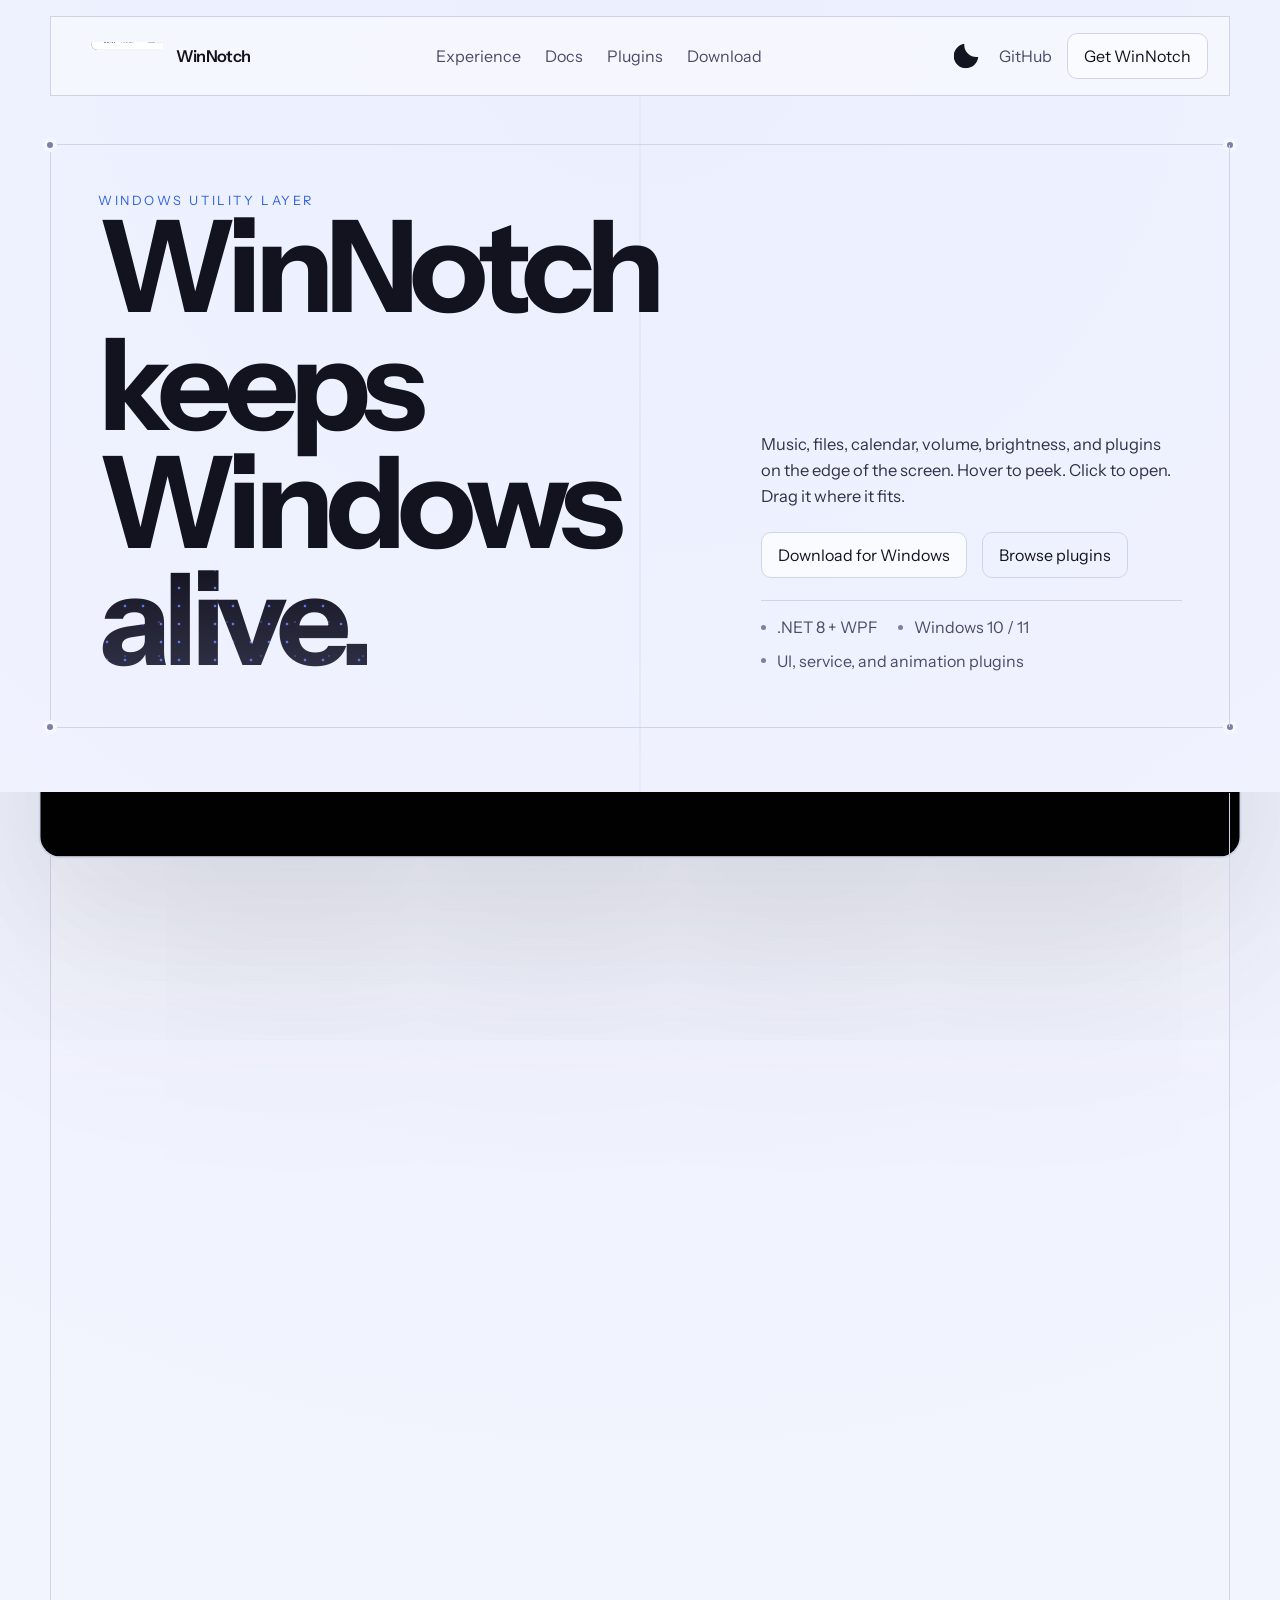
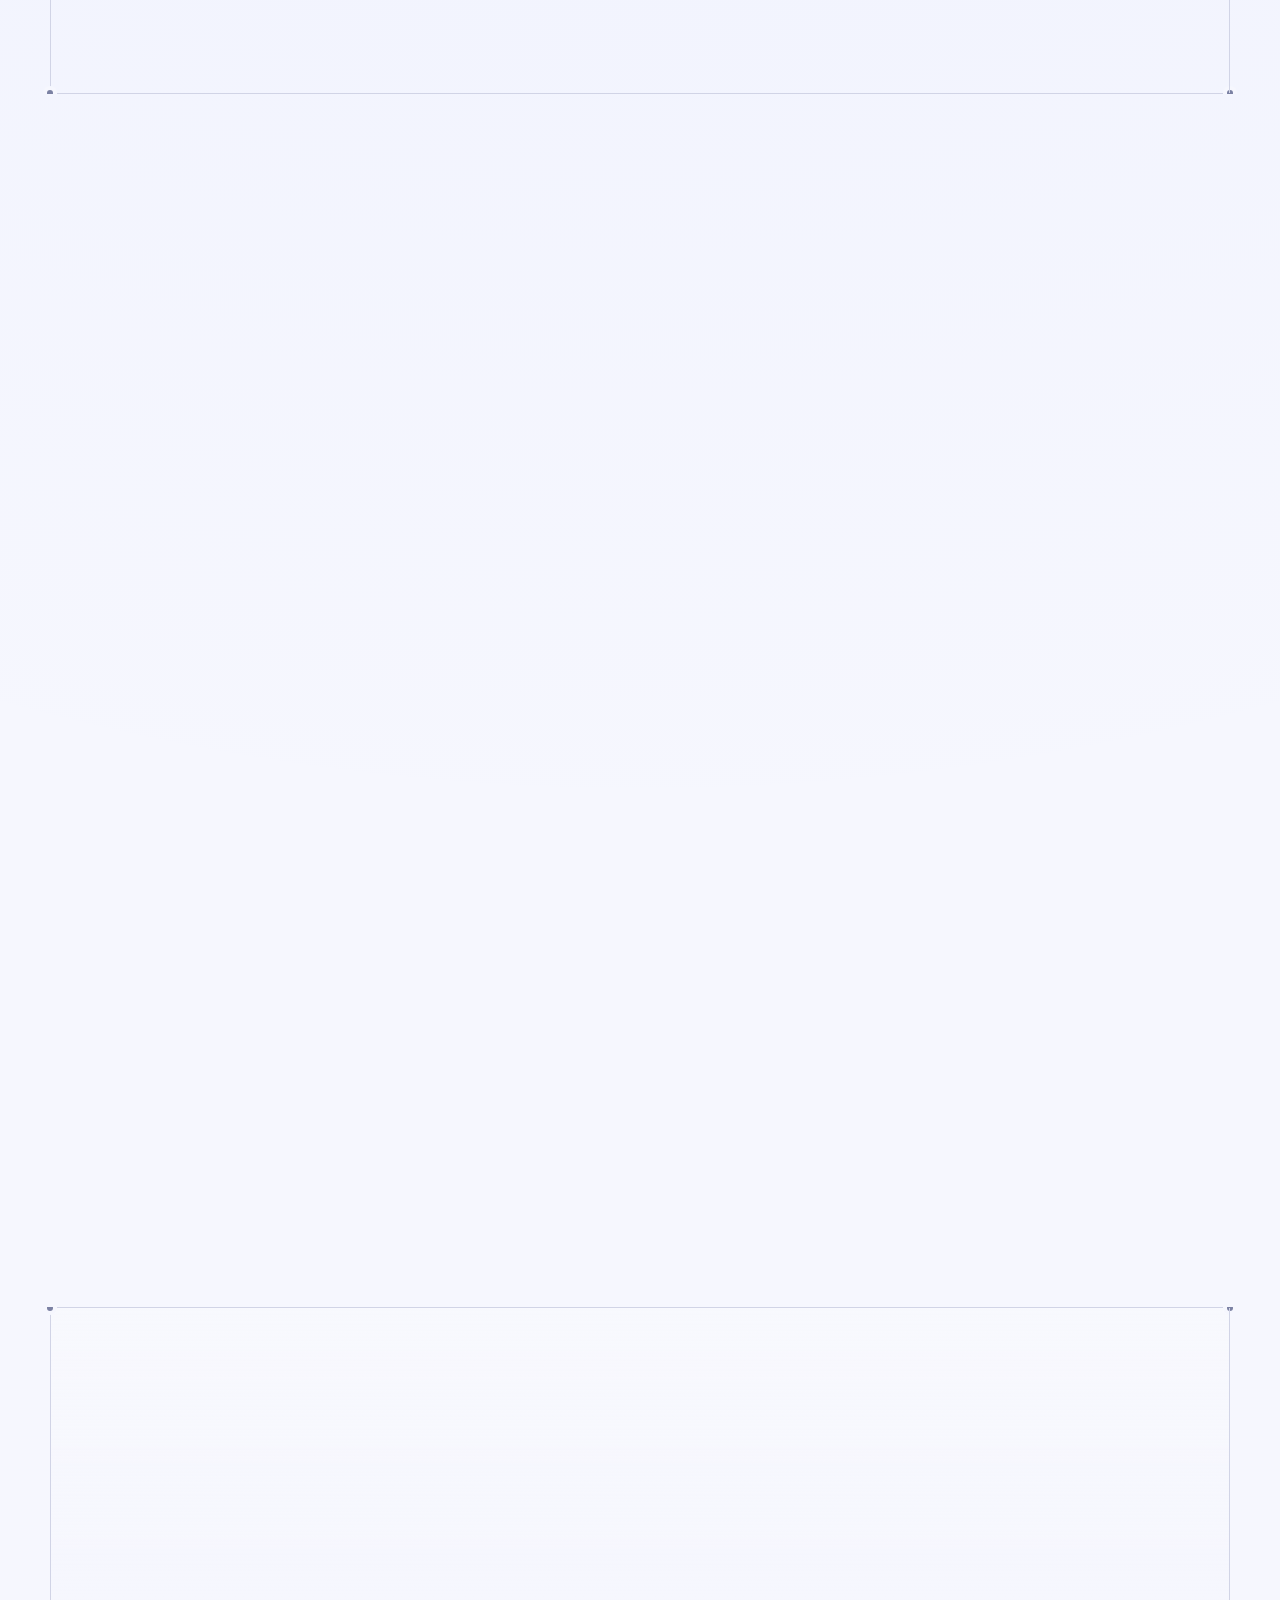
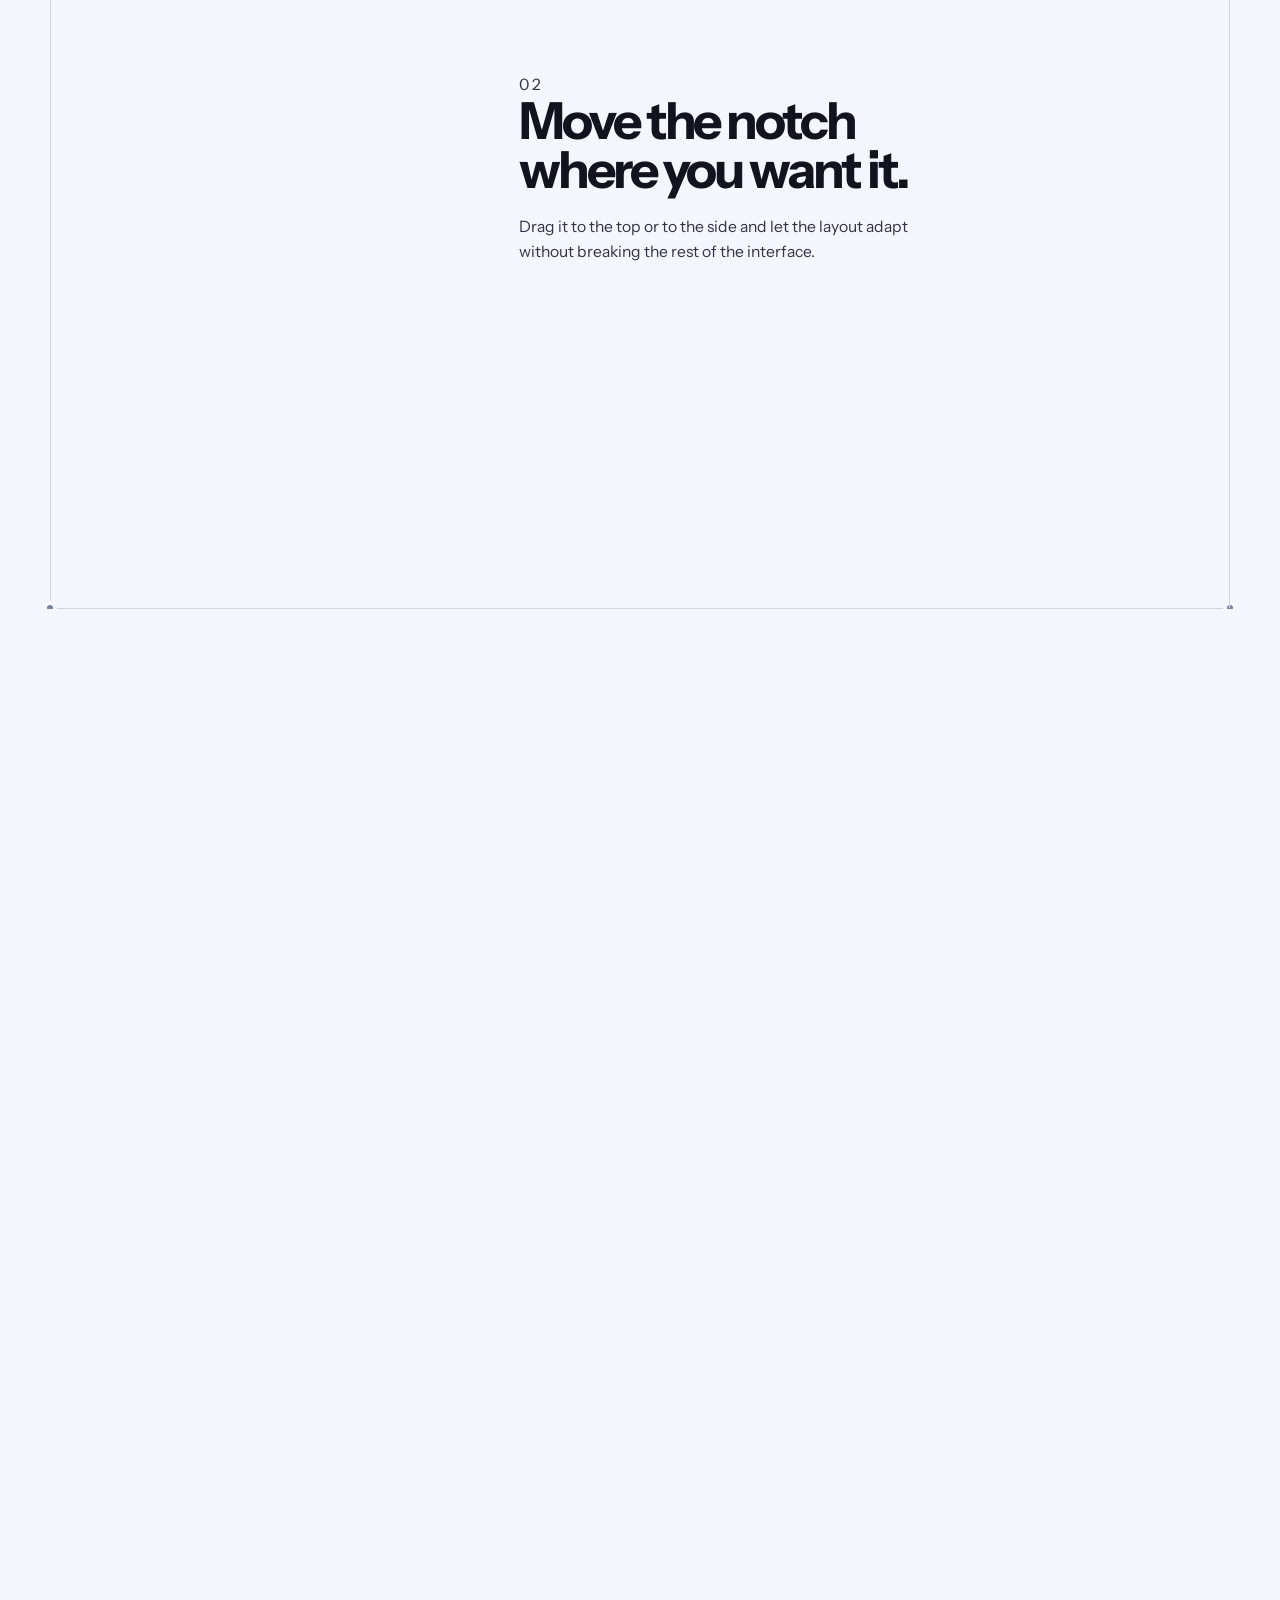
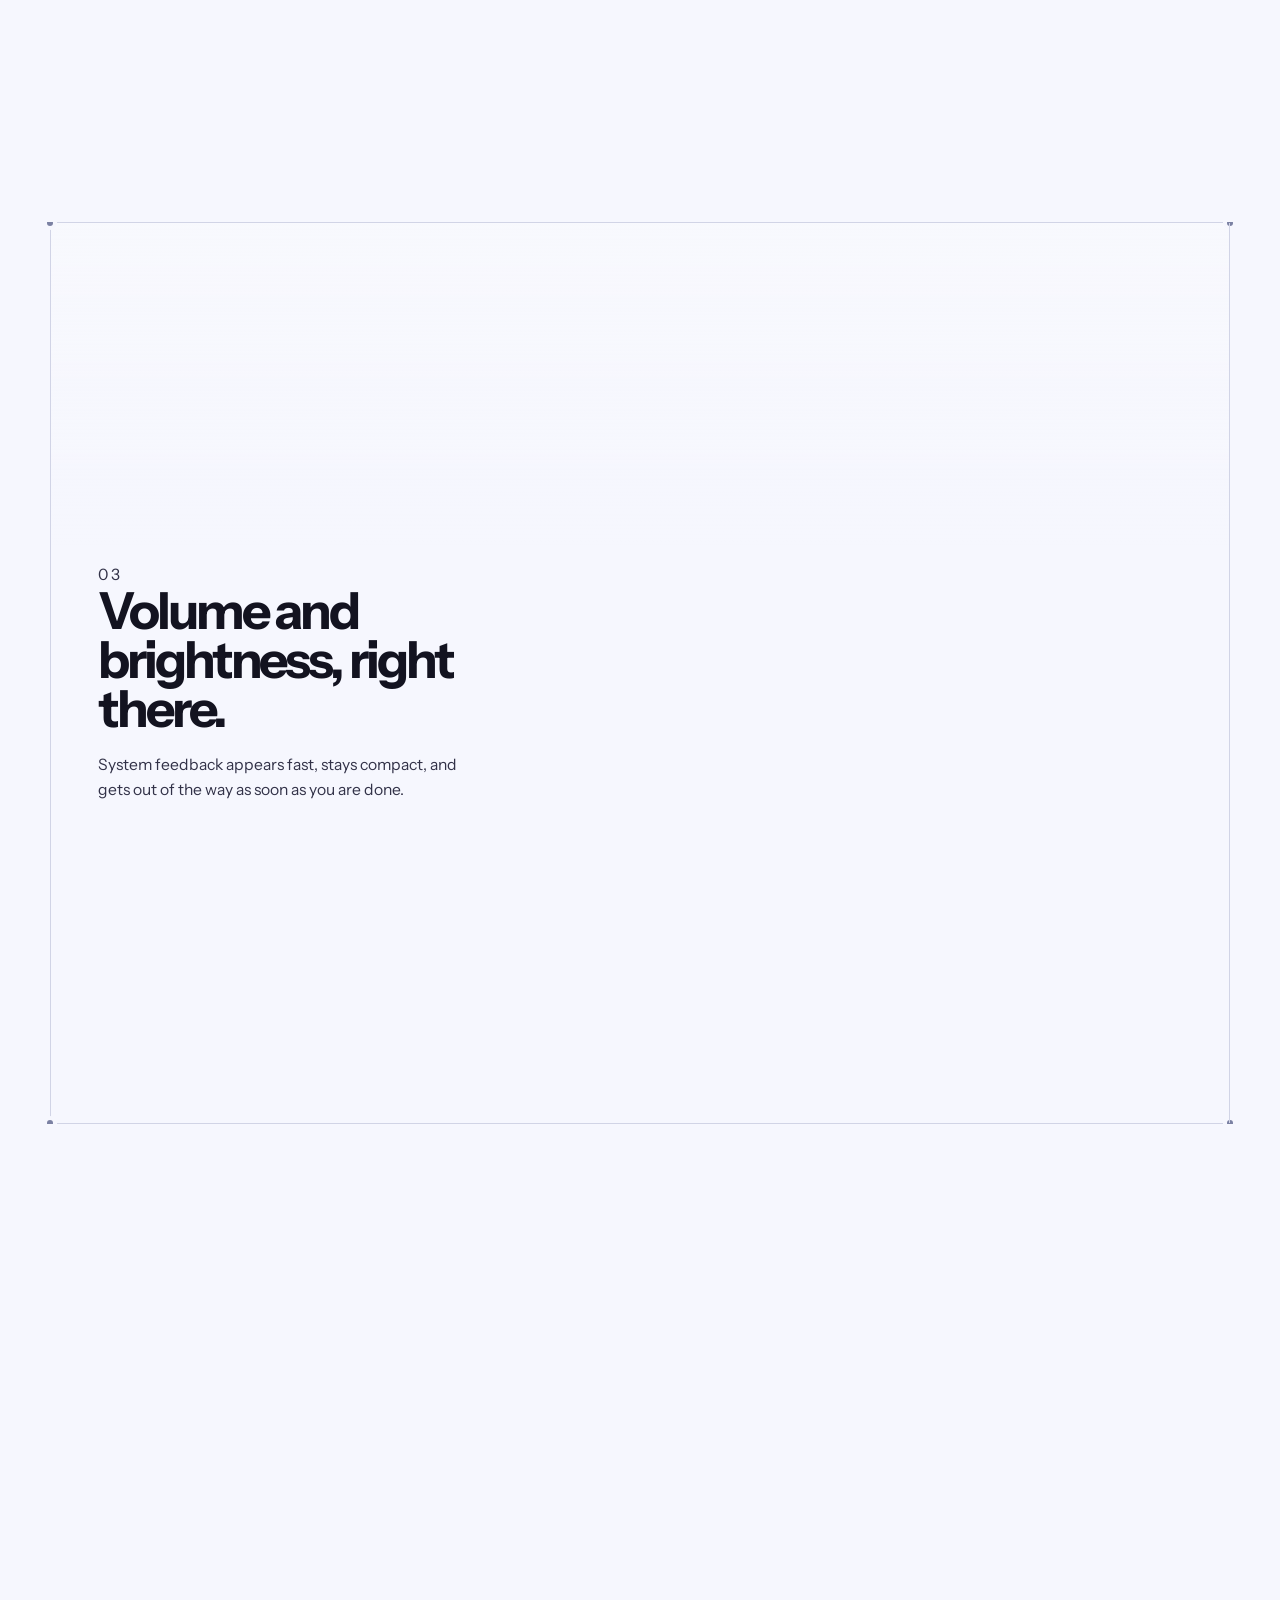
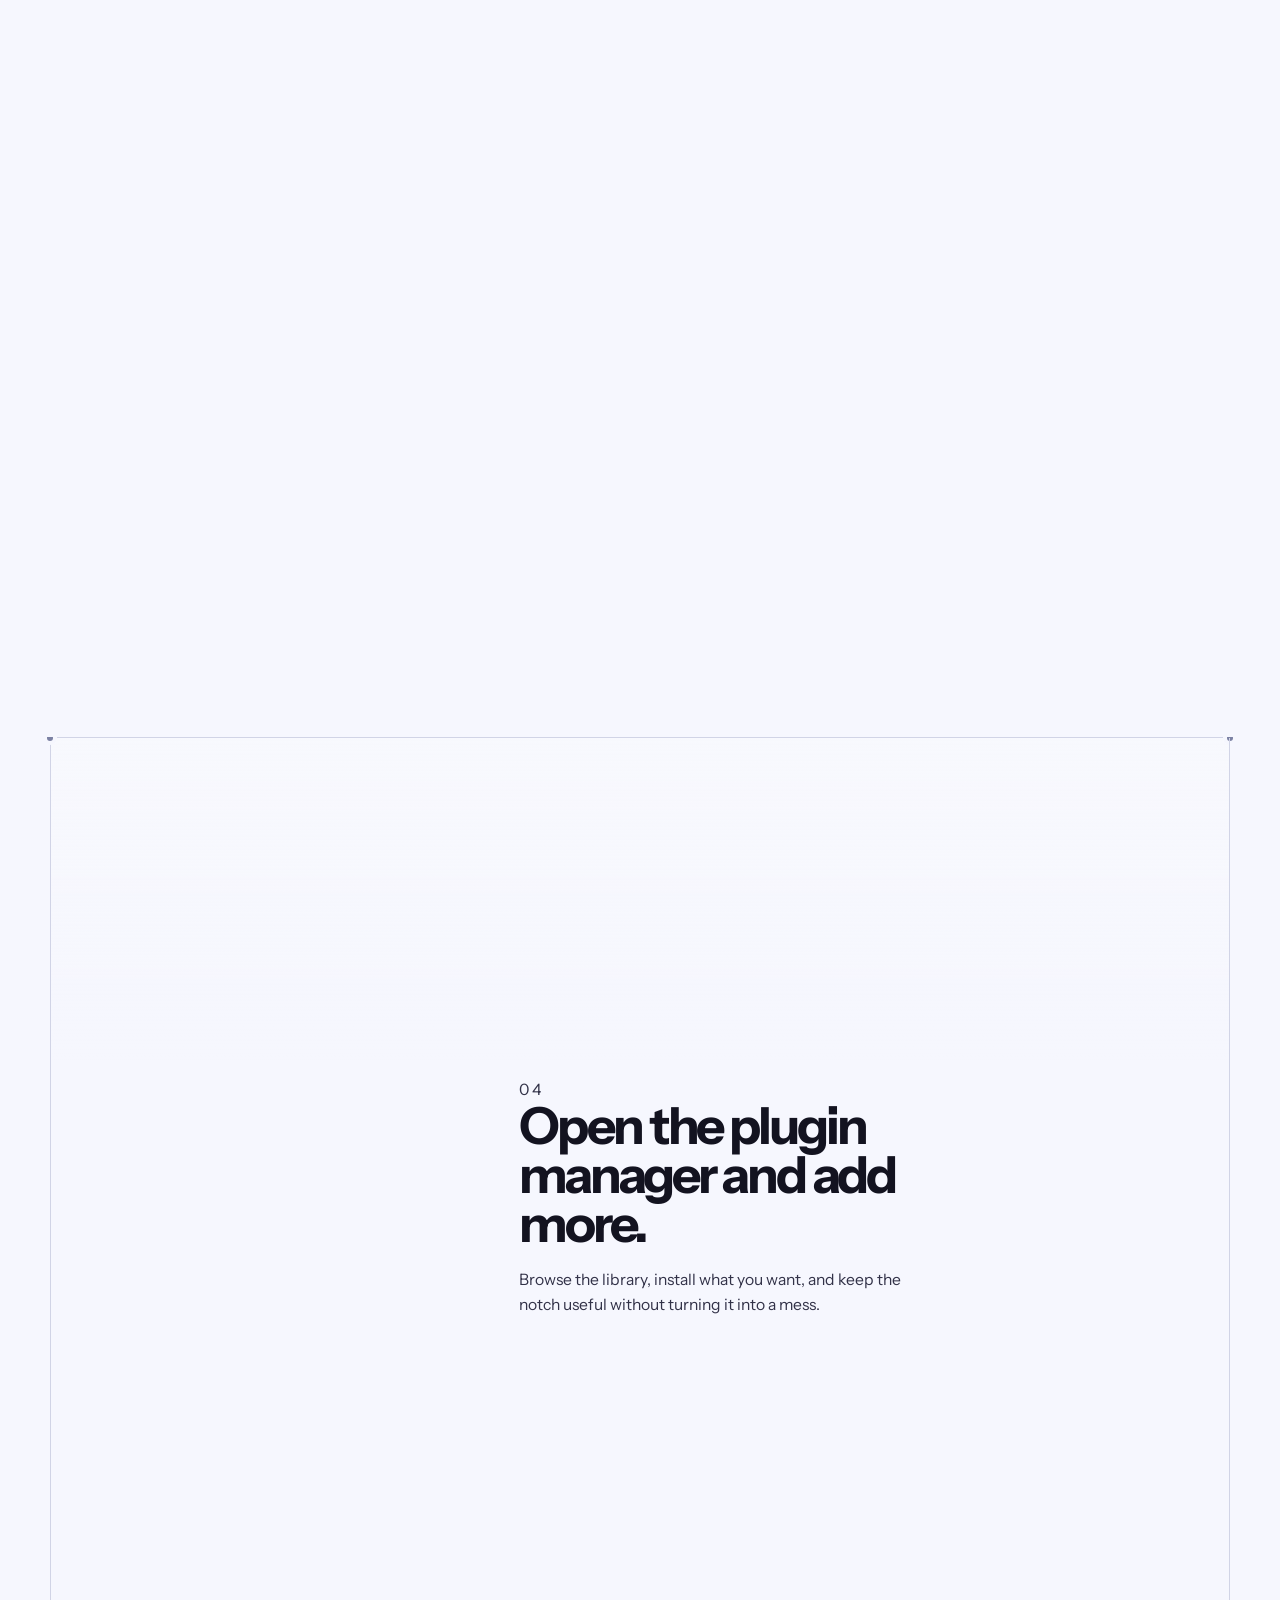
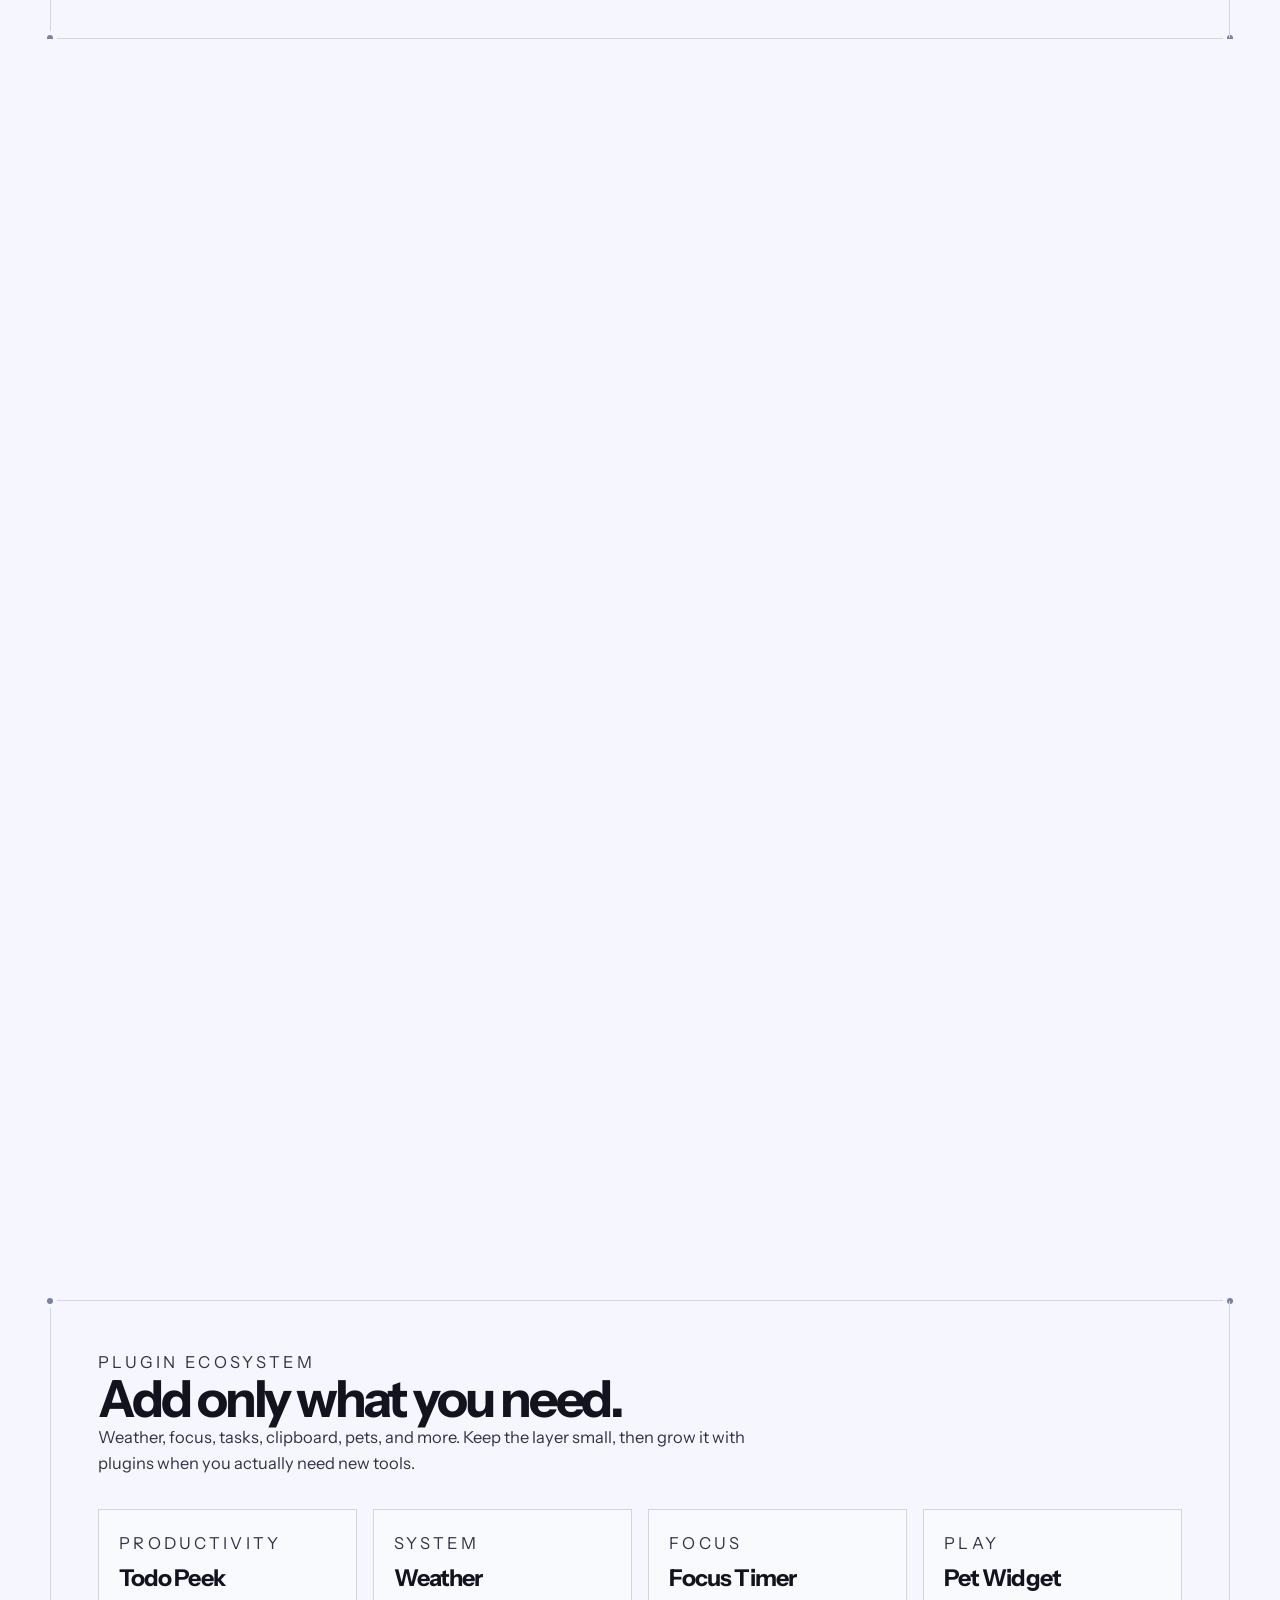
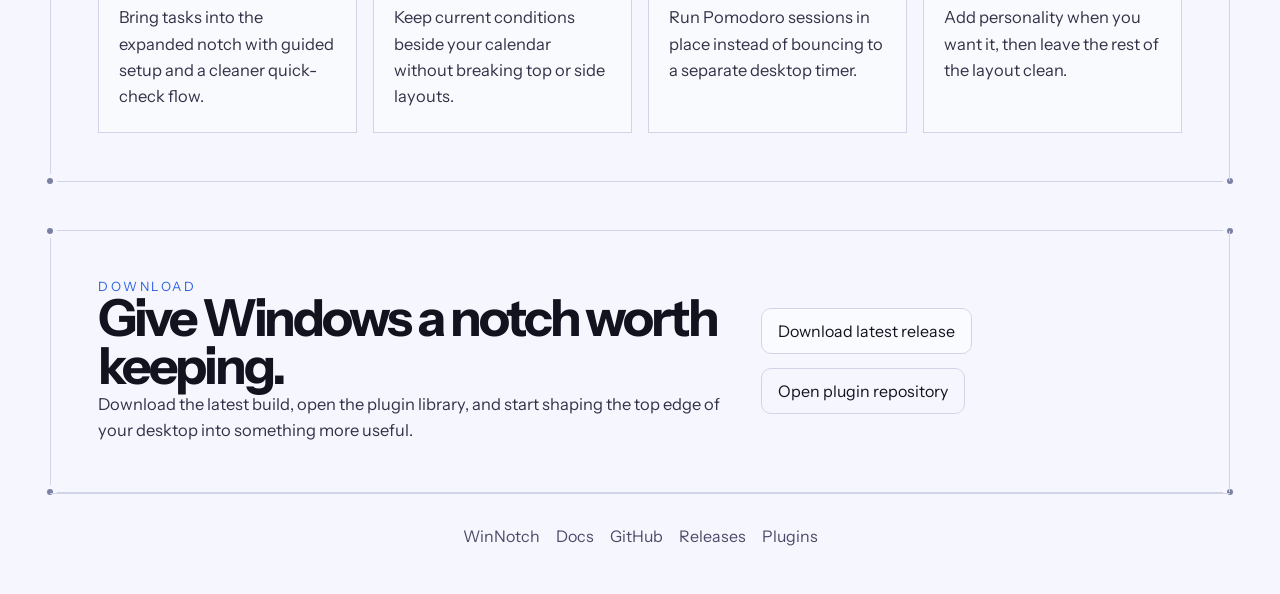
==== commit 86946d6c: "Add dedicated documentation site" ====
--- a/docs/index.html
+++ b/docs/index.html
@@ -33,6 +33,7 @@
 
             <nav class="site-nav" aria-label="Primary">
                 <a href="#experience">Experience</a>
+                <a href="./documentation/">Docs</a>
                 <a href="#plugins">Plugins</a>
                 <a href="#download">Download</a>
             </nav>
@@ -314,6 +315,7 @@
 
     <footer class="site-footer">
         <span>WinNotch</span>
+        <a href="./documentation/">Docs</a>
         <a href="https://github.com/N3uralCreativity/WinNotch" target="_blank" rel="noreferrer">GitHub</a>
         <a href="https://github.com/N3uralCreativity/WinNotch/releases" target="_blank" rel="noreferrer">Releases</a>
         <a href="https://github.com/N3uralCreativity/WinNotch-Plugins" target="_blank" rel="noreferrer">Plugins</a>
--- a/docs/styles.css
+++ b/docs/styles.css
@@ -83,6 +83,50 @@
         linear-gradient(90deg, transparent calc(50% - 1px), var(--line-color) calc(50% - 1px), var(--line-color) calc(50% + 1px), transparent calc(50% + 1px));
     opacity: 0.3;
     mask-image: linear-gradient(180deg, transparent 0%, black 20%, black 80%, transparent 100%);
+}
+
+html.theme-transitioning *,
+html.theme-transitioning *::before,
+html.theme-transitioning *::after {
+    transition: none !important;
+}
+
+html.theme-transitioning .hero__word {
+    animation-play-state: paused;
+}
+
+.theme-transition-overlay {
+    position: fixed;
+    inset: 0;
+    z-index: 120;
+    pointer-events: none;
+    opacity: 1;
+    clip-path: circle(0px at var(--theme-x, 50%) var(--theme-y, 50%));
+    background:
+        radial-gradient(circle at 50% 0%, rgba(109, 141, 255, 0.08), transparent 24%),
+        #f6f7fb;
+    will-change: clip-path, opacity;
+}
+
+.theme-transition-overlay::before {
+    content: "";
+    position: absolute;
+    inset: 0;
+    background:
+        linear-gradient(90deg, transparent calc(50% - 1px), rgba(126, 136, 175, 0.18) calc(50% - 1px), rgba(126, 136, 175, 0.18) calc(50% + 1px), transparent calc(50% + 1px));
+    opacity: 0.34;
+    mask-image: linear-gradient(180deg, transparent 0%, black 20%, black 80%, transparent 100%);
+}
+
+.theme-transition-overlay[data-theme="dark"] {
+    background:
+        radial-gradient(circle at 50% 0%, rgba(109, 141, 255, 0.18), transparent 24%),
+        #090b10;
+}
+
+.theme-transition-overlay[data-theme="dark"]::before {
+    background:
+        linear-gradient(90deg, transparent calc(50% - 1px), rgba(255, 255, 255, 0.08) calc(50% - 1px), rgba(255, 255, 255, 0.08) calc(50% + 1px), transparent calc(50% + 1px));
 }
 
 a,
@@ -659,41 +703,6 @@
     }
 }
 
-@keyframes reveal-in {
-    from {
-        clip-path: circle(0% at var(--x) var(--y));
-    }
-    to {
-        clip-path: circle(150% at var(--x) var(--y));
-    }
-}
-
-@keyframes reveal-out {
-    from {
-        clip-path: circle(150% at var(--x) var(--y));
-    }
-    to {
-        clip-path: circle(0% at var(--x) var(--y));
-    }
-}
-
-::view-transition-new(root) {
-    animation: reveal-in 0.5s ease-in-out forwards;
-    z-index: 1;
-    mix-blend-mode: normal;
-}
-
-::view-transition-old(root) {
-    animation: reveal-out 0.5s ease-in-out forwards;
-    animation-delay: 0.5s;
-    z-index: 0;
-    mix-blend-mode: normal;
-}
-
-::view-transition-image-pair(root) {
-    isolation: isolate;
-}
-
 @media (max-width: 1080px) {
     :root {
         --site-gutter: 1.4rem;
